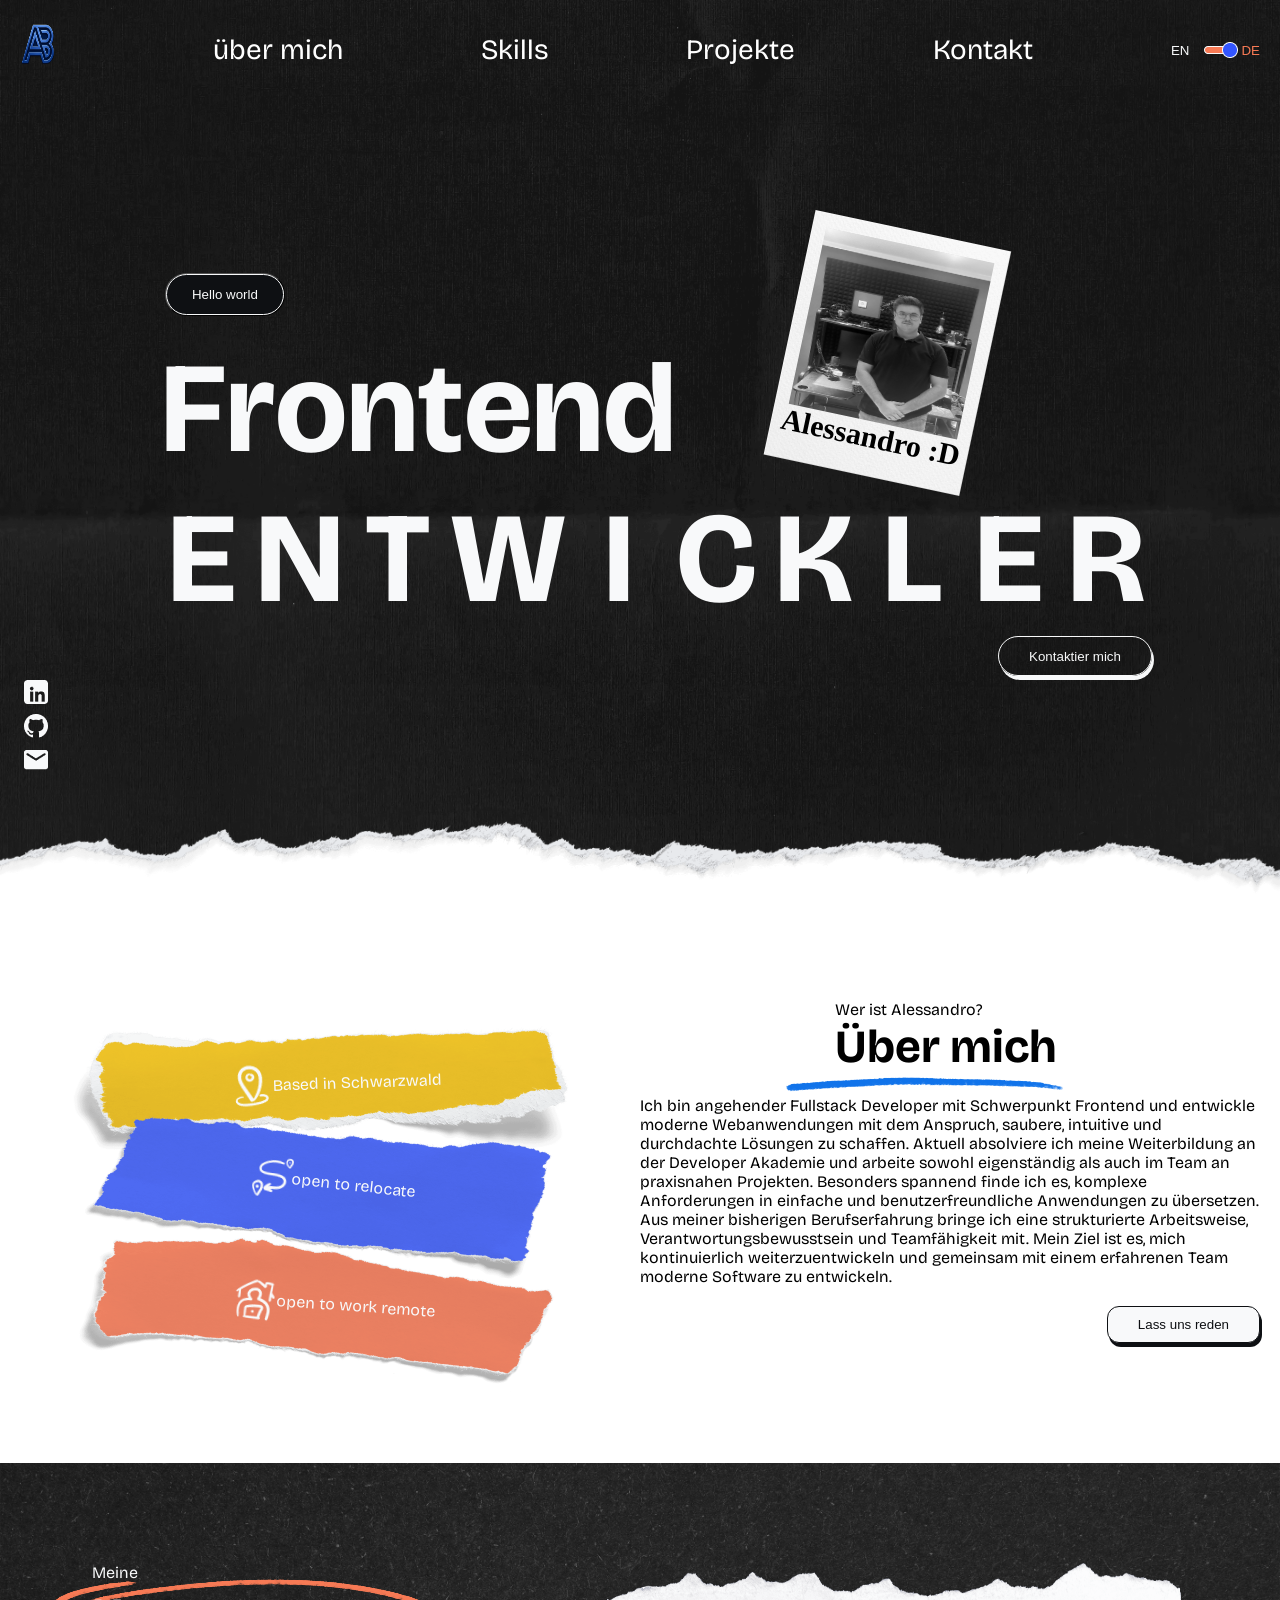
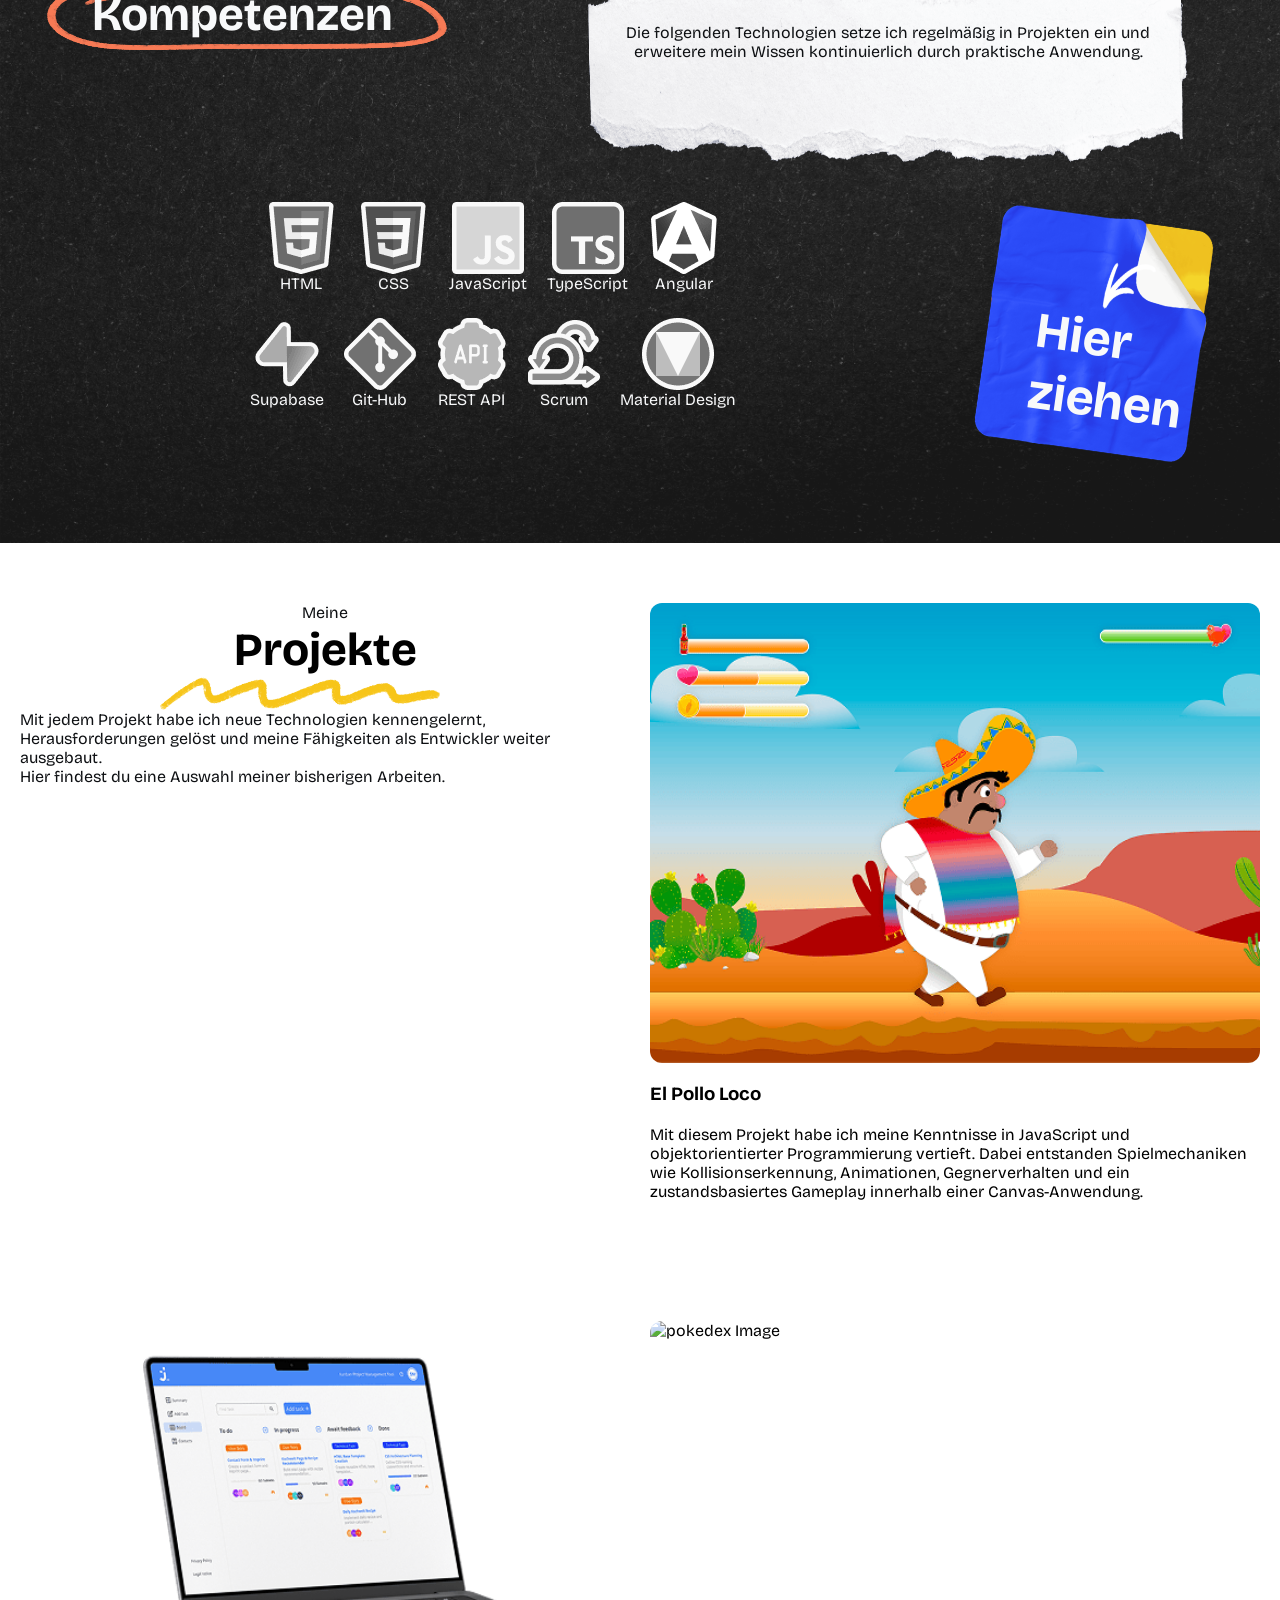
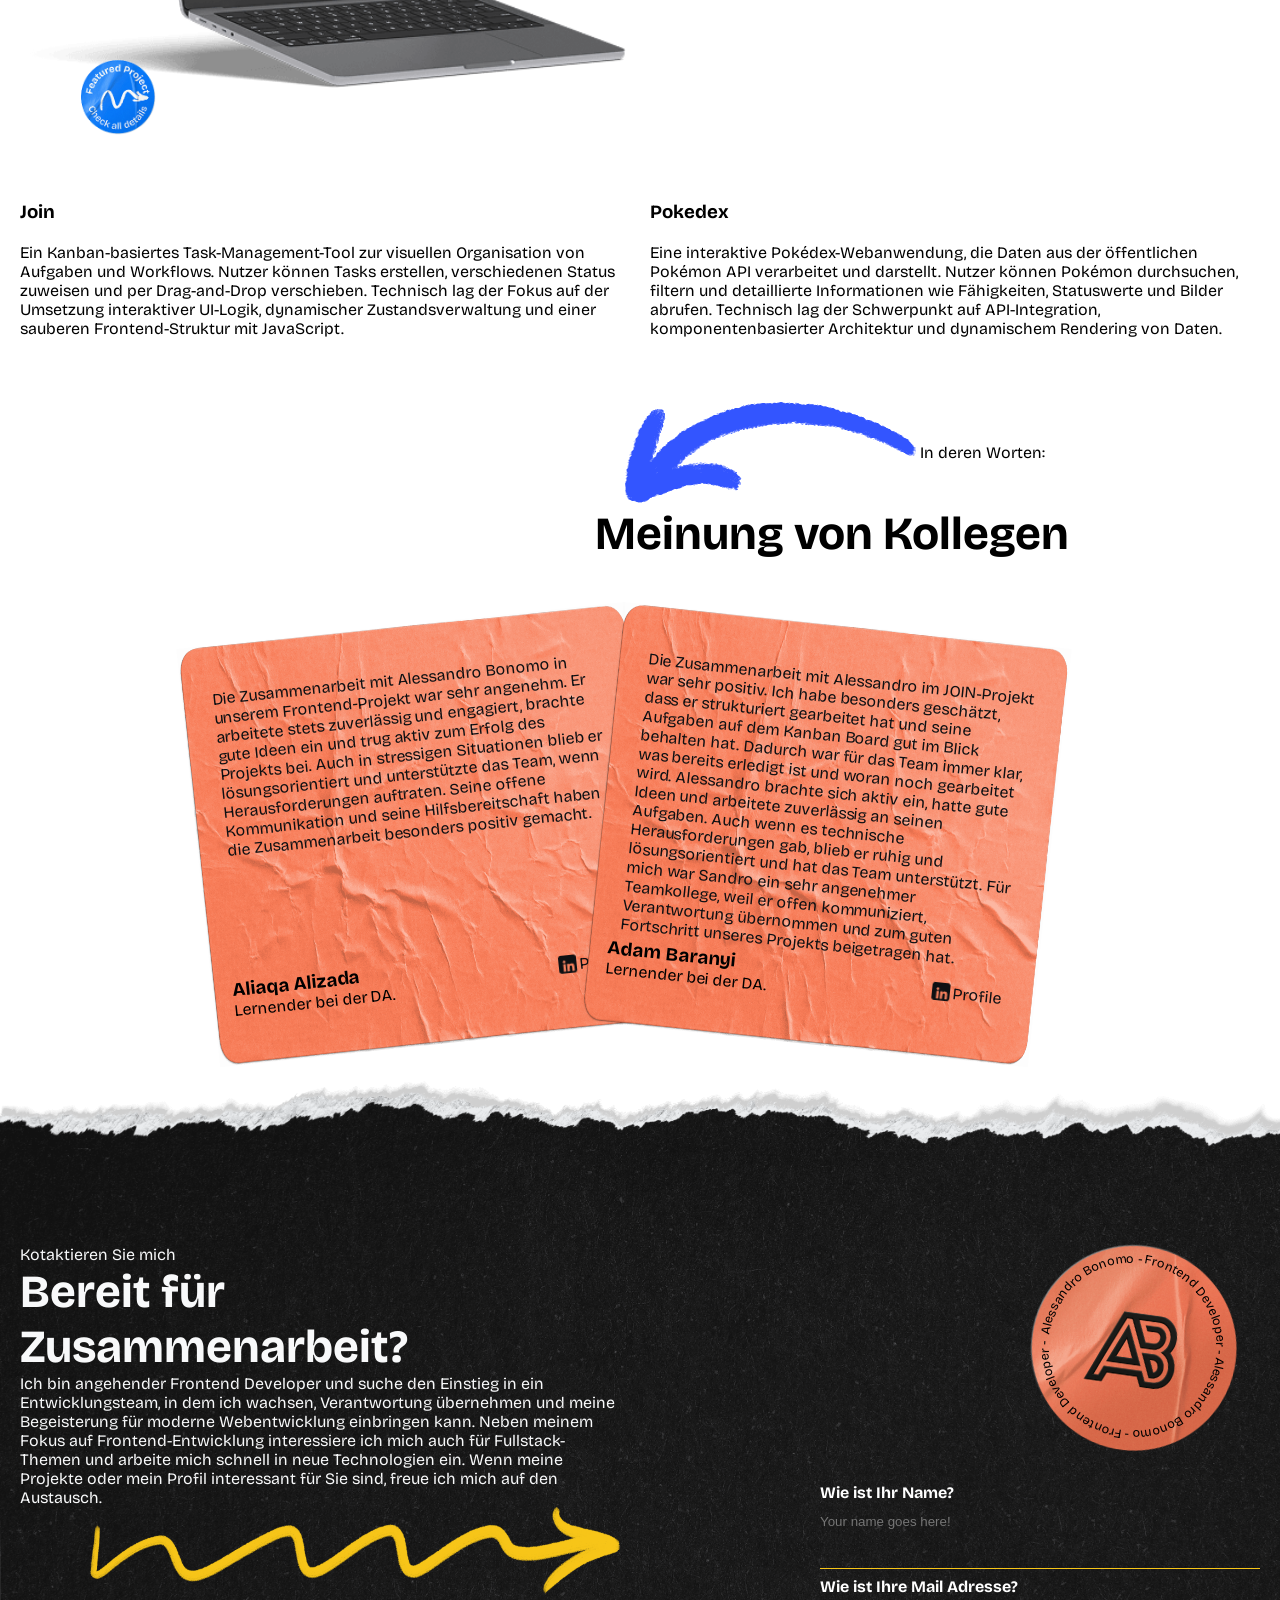
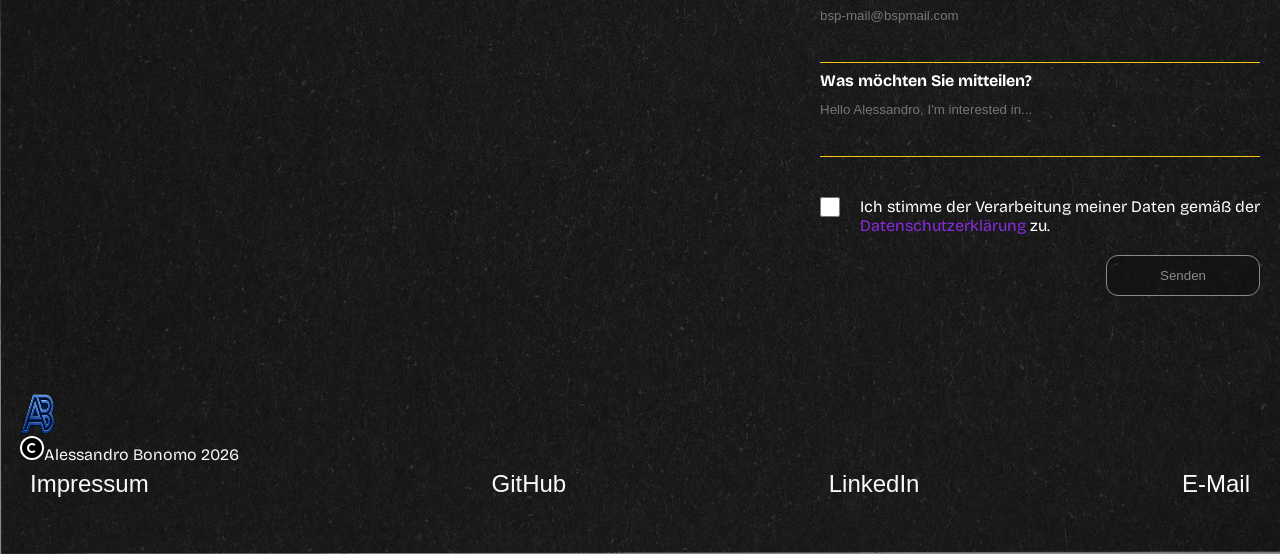
==== index.html @ 0ef15937 "feat: background greyed if mobile header menu is opend" ====
<!DOCTYPE html>
<html lang="en">
<head>
    <meta charset="UTF-8">
    <meta name="viewport" content="width=device-width, initial-scale=1.0">
    <title>Alessandro's Portfolio</title>
    <link rel="icon" type="image/x-icon" href="/Portfolio/assets/img/AB_Logo-black.png">

    <link rel="stylesheet" href="./style.css">
    <link rel="stylesheet" href="./css/colors.css">
    <link rel="stylesheet" href="./css/header-helper.css">
    <link rel="stylesheet" href="./css/hero-helper.css">
    <link rel="stylesheet" href="./css/about-me-helper.css">
    <link rel="stylesheet" href="./css/skill-helper.css">
    <link rel="stylesheet" href="./css/project-section-helper.css">
    <link rel="stylesheet" href="./css/colleagues-helper.css">
    <link rel="stylesheet" href="./css/form-helper.css">
    <link rel="stylesheet" href="./css/contact-form-helper.css">
    <link rel="stylesheet" href="./css/footer-helper.css">
    <link rel="stylesheet" href="./css/lang-helper.css">
    <link rel="stylesheet" href="./css/transitions-helper.css">
    <link rel="stylesheet" href="./css/media-querrys.css">

    <link rel="preconnect" href="https://fonts.googleapis.com">
    <link rel="preconnect" href="https://fonts.gstatic.com" crossorigin>
    <link href="https://fonts.googleapis.com/css2?family=Bricolage+Grotesque:opsz,wght@12..96,200..800&family=Kalam:wght@300;400;700&display=swap" rel="stylesheet">
    <script defer src="./script.js"></script>
    <script defer src="./js/lang.helper.js"></script>
    <script defer src="./js/toggle.mobile.helper.js"></script>
    
</head>
<body>
    <div id="menu-overlay"></div>
    <main id="heroSection">
        <div class="max-content">
            <header>
                <nav>
                    <a href="#heroSection"><img src="./assets/img/AB_Logo.png" alt="Logo" class="logoAB"></a>
                    <div>
                        <a href="#aboutMeSection">
                            <p class="lang-en">About me</p>
                            <p class="lang-de">über mich</p>
                        </a>
                        <img class="header-hover circle-hover" src="./assets/img/00_Hand-drawn lines/00_Header/Color option 1/1.png" alt="yellow circle">
                    </div>
                    
                    <div>
                        <a href="#skillSection">
                            <p class="lang-en">Skills</p>
                            <p class="lang-de">Skills</p>
                        </a>
                        <img class="header-hover skill-underline" src="./assets/img/00_Hand-drawn lines/00_Header/Color option 1/2.png" alt=" yellow-line">
                    </div>

                    <div>
                        <a href="#projectSection">
                            <p class="lang-en">Projects</p>
                            <p class="lang-de">Projekte</p>
                        </a>
                        <img class="header-hover" src="./assets/img/00_Hand-drawn lines/00_Header/Color option 1/4.png" alt="">

                    </div>

                    <div>
                        <a href="#contactSection">
                            <p class="lang-en">Contact</p>
                            <p class="lang-de">Kontakt</p>
                        </a>
                        <img class="header-hover" src="./assets/img/00_Hand-drawn lines/00_Header/Color option 1/3.png" alt="yellow line">                
                    </div>
                    
                    <div class="language-container">
                    <button id="langEnButton" class="lang-EN-btn">EN</button>
                    <img class="lang-frame-EN" src="./assets/img/00_Hand-drawn lines/00_Header/Color option 1/Toggle.png" alt="">
                    <div class="vector-container">
                        <img class="vector-bar" src="./assets/img/07_vectors/Vector-line.png" alt="bar">
                        <img class="vector-bubble" src="./assets/img/07_vectors/Vector-bubble.png" alt="bubble">
                    </div>
                    <button id="langDeButton" class="lang-DE-btn">DE</button>
                    <img class="lang-frame-DE" src="./assets/img/00_Hand-drawn lines/00_Header/Color option 1/Toggle.png" alt="">
                    </div>
                </nav>
            </header>

            <div class="logo-mobile-container">
                <a href="#heroSection"><img src="./assets/img/AB_Logo.png" alt="Logo" class="logoAB header-logo"></a>
                <button id="toggleMobileMenu"><img class="menu-image" src="./assets/img/04_social_icons/01_Menu.png" alt="mobile menu"></button>
            </div>

            <div class="mobile-header">
                <nav class="mobile-nav">
                    <div>
                        <a href="#aboutMeSection">
                            <p class="lang-en">About me</p>
                            <p class="lang-de">über mich</p>
                        </a>
                        <img class="mobile-hover ab-hover" src="./assets/img/00_Hand-drawn lines/00_Header/Color option 1/1.png" alt="yellow circle">
                    </div>
                    
                    <div>
                        <a href="#skillSection">
                            <p class="lang-en">Skills</p>
                            <p class="lang-de">Skills</p>
                        </a>
                        <img class="mobile-hover" src="./assets/img/00_Hand-drawn lines/00_Header/Color option 1/2.png" alt=" yellow-line">
                    </div>

                    <div>
                        <a href="#projectSection">
                            <p class="lang-en">Projects</p>
                            <p class="lang-de">Projekte</p>
                        </a>
                        <img class="mobile-hover" src="./assets/img/00_Hand-drawn lines/00_Header/Color option 1/4.png" alt="">

                    </div>

                    <div>
                        <a href="#contactSection">
                            <p class="lang-en">Contact</p>
                            <p class="lang-de">Kontakte</p>
                        </a>
                        <img class="mobile-hover" src="./assets/img/00_Hand-drawn lines/00_Header/Color option 1/3.png" alt="yellow line">                
                    </div>
                    
                    <div class="language-container">
                    <button class="lang-EN-btn">EN</button>
                    <img class="lang-frame-EN" src="./assets/img/00_Hand-drawn lines/00_Header/Color option 1/Toggle.png" alt="">
                    <div class="vector-container">
                        <img class="vector-bar" src="./assets/img/07_vectors/Vector-line.png" alt="bar">
                        <img class="vector-bubble" src="./assets/img/07_vectors/Vector-bubble.png" alt="bubble">
                    </div>
                    <button class="lang-DE-btn">DE</button>
                    <img class="lang-frame-DE" src="./assets/img/00_Hand-drawn lines/00_Header/Color option 1/Toggle.png" alt="">
                    </div>
                </nav>

                <div class="mobile-social-links-container">
                    <nav class="mobile-social-links">
                        <a  target="_blank" href="https://www.linkedin.com/in/alessandro-bonomo-87608436b/"><img src="./assets/img/04_social_icons/linkedIn.png" alt="linkedIn-icon"></a>
                        <a href="https://github.com/SandroTec?tab=overview&from=2026-05-01&to=2026-05-14"><img src="./assets/img/04_social_icons/Git hub.png" alt="github- icon"></a>
                        <a href="mailto:bonomo.sandro@gmx.de?subject=Anfrage%20zum%20Portfolio&body=Hallo%20Max,%20ich%20interessiere%20mich%20für..."><img src="./assets/img/04_social_icons/Mail icon.png" alt="Mail-icon"></a>
                    </nav>
                </div>
            </div>

            <div class="hero-information-container">
                <div class="img-and-text">
                    <div class="design-element">
                        <div class="btn-and-headline-container">
                            <div class="rolling-link-wave-icon">
                                <span id="iconContainer" class="icon waving-icon">
                                    <img id="wavingIcon" src="./assets/img/04_social_icons/waving_hand.png" alt="waving hand icon">
                                </span>
                                <button id="helloWorldBtn" class="hello-world-btn">
                                    <span class="btn-text">Hello world</span>
                                </button>
                            </div>
                            <h1 class="headline" id="interactive-headline">Frontend</h1>
                        </div>
                        <div class="polaroid-container">
                            <img class="polaroid-frame" src="./assets/img/03_Stickers/Polaroid Frame.png" alt="polaroid-img">
                            <img class="polaroid-image" id="profileImage" src="./assets/img/portfolio-profile-image.jpeg" alt="Personal-Image">
                            <h2 class="kalma-font">Alessandro :D</h2>
                        </div>
                    
                    </div>
                    <div class="second-desing-element">
                        <h1 class="headline lang-en" id="interactive-headline_second_part">DEVELOPER</h1>
                        <h1 class="headline lang-de" id="interactive-headline_second_part_de">ENTWICKLER</h1>
                        
                    </div>
                </div>
                <div class="contact-btn-container">
                    <button class="get-in-touch-btn"><a href="#contactSection">
                        <p class="lang-en">Get in Touch</p>
                        <p class="lang-de">Kontaktier mich</p>
                    </a></button>
                </div>
                <div class="mobile-polaroid-container">
                    <img class="mobile-polaroid-frame" src="./assets/img/03_Stickers/Polaroid Frame.png" alt="polaroid-img">
                    <img class="mobile-polaroid-image" src="./assets/img/portfolio-profile-image.jpeg" alt="Personal-Image">
                    <h2 class="mobile-kalma-font">Alessandro :D</h2>
                </div>
                

            </div>

            <div class="social-links-container">
                <nav class="social-links">
                    <a target="_blank" href="https://www.linkedin.com/in/alessandro-bonomo-87608436b/"><img src="./assets/img/04_social_icons/linkedIn.png" alt="linkedIn-icon"></a>
                    <a target="_blank" href="https://github.com/SandroTec?tab=overview&from=2026-05-01&to=2026-05-14"><img src="./assets/img/04_social_icons/Git hub.png" alt="github- icon"></a>
                    <a href="#contactSection"><img src="./assets/img/04_social_icons/Mail icon.png" alt="Mail-icon"></a>
                </nav>
            </div>
        </div>
    </main>

    <section id="aboutMeSection" class="about-me-section">
        <div class="max-content">
            <div class="locations-container">
                <div class="locations-left-side">
                    <div class="yellow-wrapper">
                        <img class="paper" src="./assets/img/02_Ripped Paper/Option 1/Yellow.png" alt="yellow ripped paper">
                        <p class="yellow-container container-position">
                            <img src="./assets/img/05_location_icons/18_Location Icons.png" alt="location icon">
                            Based in Schwarzwald
                        </p>
                    </div>

                    <div class="blue-wrapper">
                        <img class="paper" src="./assets/img/02_Ripped Paper/Option 1/2 Blue.png" alt=" blue ripped paper">
                        <p class="blue-container container-position">
                            <img src="./assets/img/05_location_icons/18_Location Icons (1).png" alt="location icon">
                            open to relocate
                        </p>
                    </div>

                    <div class="orange-wrapper">
                        <img class="paper" src="./assets/img/02_Ripped Paper/Option 1/3 Orange.png" alt="orange ripped paper">
                        <p class="orange-container container-position">
                            <img src="./assets/img/05_location_icons/18_Location Icons (2).png" alt="location icon">
                            open to work remote
                        </p>
                    </div>
                </div>

                <div class="about-me-text-container">
                    <div>
                        <p class="lang-en">WHO'S Alessandro?</p>
                        <p class="lang-de">Wer ist Alessandro?</p>
                        <h2 class="lang-en">About me</h2>
                        <h2 class="lang-de">Über mich</h2>
                        <img class="element-revealHideLeftToRight headline-underline" src="./assets/img/00_Hand-drawn lines/01_About me/Color option 1.png" alt="blue line">
                    </div>
                    <p class="lang-de"> 
                        Ich bin angehender Fullstack Developer mit Schwerpunkt Frontend und entwickle moderne Webanwendungen mit dem Anspruch, saubere, intuitive und durchdachte Lösungen zu schaffen.
                        Aktuell absolviere ich meine Weiterbildung an der Developer Akademie und arbeite sowohl eigenständig als auch im Team an praxisnahen Projekten. Besonders spannend finde ich es, komplexe Anforderungen in einfache und benutzerfreundliche Anwendungen zu übersetzen.
                        Aus meiner bisherigen Berufserfahrung bringe ich eine strukturierte Arbeitsweise, Verantwortungsbewusstsein und Teamfähigkeit mit. Mein Ziel ist es, mich kontinuierlich weiterzuentwickeln und gemeinsam mit einem erfahrenen Team moderne Software zu entwickeln.
                    </p>
                    <div>
                    <p class="lang-en">
                         I am an aspiring full-stack developer specialising in front-end development, and I develop modern web applications with a focus on creating clean, intuitive and well-thought-out solutions.
                        I am currently undertaking further training at the Developer Academy, where I work on practical projects both independently and as part of a team. I find it particularly exciting to translate complex requirements into simple and user-friendly applications.
                        From my professional experience to date, I bring a structured approach to my work, a strong sense of responsibility and the ability to work well in a team. My aim is to continuously develop my skills and to work alongside an experienced team to develop modern software.
                    </p>
                    </div>

                        <div class="talk-btn-container">
                            <button class="lang-en"><a href="#contactSection">Let's talk</a></button>
                            <button class="lang-de"><a href="#contactSection">Lass uns reden</a></button>
                        </div>
                    
                    
                </div>
            </div>
        </div>
    </section>

    <section id="skillSection" class="skill-section">
        <div class="max-content">
            <div class="skill-content">
                <div class="skill-header">
                    <div class="complete-headline-container">
                        <p class="lang-en">MY STACK</p>
                        <p class="lang-de">Meine</p>
                        <div class="headline-circle">
                            <h2 class="lang-en">Skill set</h2>
                            <h2 class="lang-de">Kompetenzen</h2>
                            <img class="circle-headline element-revealHideTopToBottom lang-en" src="./assets/img/00_Hand-drawn lines/02_Skills/Color option 1.png" alt="circle">
                            <img class="circle-headline-de element-revealHideTopToBottom lang-de" src="./assets/img/00_Hand-drawn lines/02_Skills/Color option 1.png" alt="circle">

                        </div>
                    </div>
                    <div class="skill-description-container">
                        <img class="skill-descriptionfield" src="./assets/img/02_Ripped Paper/1.Skills description.png" alt="Papel for skills description">
                        <p class="lang-de">
                            Die folgenden Technologien setze ich regelmäßig in Projekten ein und erweitere mein Wissen kontinuierlich durch praktische Anwendung.                        
                        </p>
                        <p class="lang-en">
                            I regularly use the following technologies in projects and am constantly expanding my knowledge through practical application.                        
                        </p>
                    </div>
                </div>
                <div class="skill-and-sticker-container">
                    <div class="skill-icons-container">
                        <div class="firstRow">
                            <div class="icon-and-name">
                                <img class="greyed skill-icon" src="./assets/img/06_skill_icons/21_Frontend Icons interaction.png" alt="HTML-Icon">
                                <p>HTML</p>
                            </div>
                            <div class="icon-and-name">
                                <img class="greyed skill-icon" src="./assets/img/06_skill_icons/21_Frontend Icons interaction (1).png" alt="CSS-Icon">
                                <p>CSS</p>
                            </div>
                            <div class="icon-and-name">
                                <img class="greyed skill-icon" src="./assets/img/06_skill_icons/21_Frontend Icons interaction (2).png" alt="JS-Icon">
                                <p>JavaScript</p>
                            </div>
                            <div class="icon-and-name">
                                <img class="greyed skill-icon" src="./assets/img/06_skill_icons/21_Frontend Icons interaction (3).png" alt="TypeScript-Icon">
                                <p>TypeScript</p>
                            </div>
                            <div class="icon-and-name">
                                <img class="greyed skill-icon" src="./assets/img/06_skill_icons/21_Frontend Icons interaction (4).png" alt="Angular-Icon">
                                <p>Angular</p>
                            </div>
                        </div>
                        <div class="secondRow">
                            <div class="icon-and-name">
                                <img class="greyed" src="./assets/img/06_skill_icons/21_Frontend Icons interaction (5).png" alt="Supabase-Icon">
                                <p>Supabase</p>
                            </div>
                            
                            <div class="icon-and-name">
                                <img class="greyed" src="./assets/img/06_skill_icons/21_Frontend Icons interaction (6).png" alt="Git-Icon">
                                <p>Git-Hub</p>
                            </div>
                            
                            <div class="icon-and-name">
                                <img class="greyed" src="./assets/img/06_skill_icons/21_Frontend Icons interaction (7).png" alt="REST-API">
                                <p>REST API</p>
                            </div>
                            
                            <div class="icon-and-name">
                                <img class="greyed" src="./assets/img/06_skill_icons/21_Frontend Icons interaction (8).png" alt="Scrum-Icon">
                                <p>Scrum</p>
                            </div>
                            
                            <div class="icon-and-name">
                                <img class="greyed" src="./assets/img/06_skill_icons/21_Frontend Icons interaction (9).png" alt="Material-Design-Icon">
                                <p>Material Design</p>
                            </div>
                            
                        </div>
                    </div>

                    <div class="sticker-container">
                        <img onclick="peelSticker()" id="skillSticker" class="skill-sticker" src="./assets/img/03_Stickers/01_Skills - Peel off/Default.png" alt="Sticker-Image">
                        <div id="appetizer" class="skill-sticker-content">
                            <img class="whit-arrow" src="./assets/img/03_Stickers/Arrow.png" alt="white arrow">
                            <h3 class="lang-en">Pull to <br> peel</h3>
                            <h3 class="lang-de">Hier <br> ziehen</h3>
                        </div>
                        <div id="futureSkills" class="skill-sticker-content-peeled d-none">
                            <p class="lang-de">Außerdem würde ich mich gerne näher mit folgenden Themen befassen:</p>
                            <p class="lang-en">Also, I'm interested in diving into:</p>
                            <div class="icon-container">
                                <div class="icon-desc">
                                    <img src="./assets/img/03_Stickers/01_Skills - Peel off/React.png" alt="React-icon">
                                    <span>React</span>
                                </div>
                                <div class="icon-desc">
                                    <img src="./assets/img/03_Stickers/01_Skills - Peel off/Vue Js.png" alt="Vue.js-icon">
                                    <span>Vue.js</span>
                                </div>
                            </div>
                        </div>
                    </div>
                </div>
            </div>
        </div>

    </section>

    <section id="projectSection" class="project-section">
        <div class="max-content">
            <div class="project-firstRow">
                <div class="info-container">
                    <p class="lang-en">MY CRAFT</p>
                    <p class="lang-de">Meine</p>
                    <h2 class="lang-en">Projects</h2>
                    <h2 class="lang-de">Projekte</h2>
                    <img class="element-revealHideLeftToRight headline-underline" src="./assets/img/00_Hand-drawn lines/03_Portfolio/Color option 1.png" alt="yellow line">
                    <p class="lang-de">
                        Mit jedem Projekt habe ich neue Technologien kennengelernt, Herausforderungen gelöst und meine Fähigkeiten als Entwickler weiter ausgebaut. <br>
                        Hier findest du eine Auswahl meiner bisherigen Arbeiten.
                    </p>

                    <p class="lang-en">
                        With every project, I’ve learnt about new technologies, overcome challenges and further developed my skills as a developer. <br>
                        Here you’ll find a selection of my work to date.
                    </p>
                </div>

                <div class="first-project">
                <div class="project-content">
                    <img class="project-images" src="./assets/img/08_project_images/Pollo.png" alt="Pollo Loco Image">
                    <button onclick="openFirstProject()" class="project-btn">Project Details</button>
                
                    </div>
                    <h3>El Pollo Loco</h3>
                    <p class="lang-de">
                        Mit diesem Projekt habe ich meine Kenntnisse in JavaScript und objektorientierter Programmierung vertieft. Dabei entstanden Spielmechaniken wie Kollisionserkennung, Animationen, Gegnerverhalten und ein zustandsbasiertes Gameplay innerhalb einer Canvas-Anwendung.
                    </p>

                    <p class="lang-en">
                       Through this project, I have deepened my knowledge of JavaScript and object-oriented programming. In the process, I developed game mechanics such as collision detection, animations, enemy behaviour and state-based gameplay within a Canvas application.
                    </p>

                    <button onclick="openFirstProject()" class="mobile-project-btn">Project Details</button>
                </div>
            </div>
            <div class="project-secondRow">
                <div class="second-project">
                    <div id="joinImage" class="join-images project-content" >
                        <img class="project-images join-image moving-image" src="./assets/img/08_project_images/join d.png" alt="Join Image">
                        <img class="join-sticker" src="./assets/img/08_project_images/join-sticcker.png" alt="sticker">
                        <button onclick="openSecondProject()" class="project-btn">Project Details</button>
                    </div>
                    <h3>Join</h3>
                    <p class="lang-de">
                        Ein Kanban-basiertes Task-Management-Tool zur visuellen Organisation von Aufgaben und Workflows. Nutzer können Tasks erstellen, verschiedenen Status zuweisen und per Drag-and-Drop verschieben. Technisch lag der Fokus auf der Umsetzung interaktiver UI-Logik, dynamischer Zustandsverwaltung und einer sauberen Frontend-Struktur mit JavaScript.
                    </p>

                    <p class="lang-en">
                        A Kanban-based task management tool for the visual organisation of tasks and workflows. Users can create tasks, assign them different statuses and move them using drag-and-drop. From a technical perspective, the focus was on implementing interactive UI logic, dynamic state management and a clean front-end structure using JavaScript.
                    </p>

                    <button onclick="openSecondProject()" class="mobile-project-btn">Project Details</button>
                </div>

                <div class="third-project">
                    <div class="project-content">
                        <img class="project-images" src="./assets/img/08_project_images/pokedex.png" alt="pokedex Image">
                        <button onclick="openThirdProject()" class="project-btn">Project Details</button>
                    </div>
                    <h3>Pokedex</h3>
                    <p class="lang-de">
                        Eine interaktive Pokédex-Webanwendung, die Daten aus der öffentlichen Pokémon API verarbeitet und darstellt. Nutzer können Pokémon durchsuchen, filtern und detaillierte Informationen wie Fähigkeiten, Statuswerte und Bilder abrufen. Technisch lag der Schwerpunkt auf API-Integration, komponentenbasierter Architektur und dynamischem Rendering von Daten.
                    </p>

                    <p class="lang-en">
                        An interactive Pokédex web application that processes and displays data from the public Pokémon API. Users can search for and filter Pokémon, and view detailed information such as abilities, stats and images. From a technical perspective, the focus was on API integration, component-based architecture and dynamic data rendering.
                    </p>

                    <button onclick="openThirdProject()" class="mobile-project-btn">Project Details</button>
                </div>
            </div>
        </div>
    </section>

    <section id="colleaguesSection" class="colleagues-section">
        <div class="max-content">
            <div class="colleagues-section-header">
                <div class="colleagues-design-element">
                    <img class="element right-to-left blue-arrow" src="./assets/img/00_Hand-drawn lines/04_Testimonials/Color option 1.png" alt="blue-arrow">
                    <p class="lang-en">IN THEIR WORDS:</p>
                    <p class="lang-de">In deren Worten:</p>
                </div>
                <h2 class="lang-en">Colleagues' Thoughts</h2>
                <h2 class="lang-de">Meinung von Kollegen</h2>
            </div>
            <div class="testimonial-container">
                <div class="sticker-one">
                    <img class="colleagues-sticker" src="./assets/img/03_Stickers/02_Testimonials/Color option 1/A.png" alt="Sticker">
                    <p class="sticker-comment lang-de">
                            Die Zusammenarbeit mit Alessandro Bonomo in unserem Frontend-Projekt war sehr angenehm. Er arbeitete stets zuverlässig und engagiert, brachte gute Ideen ein und trug aktiv zum Erfolg des Projekts bei. Auch in stressigen Situationen blieb er lösungsorientiert und unterstützte das Team, wenn Herausforderungen auftraten. Seine offene Kommunikation und seine Hilfsbereitschaft haben die Zusammenarbeit besonders positiv gemacht.
                    </p>
                        <p class="sticker-comment lang-en">
                            Working with Alessandro Bonomo on our front-end project was a very pleasant experience. He was consistently reliable and dedicated, contributed good ideas and played an active part in the project’s success. Even in stressful situations, he remained solution-oriented and supported the team whenever challenges arose. His open communication and willingness to help made working with him a particularly positive experience.
                        </p>
                    <div class="sticker-footer">
                        <div class="name-postion-container">
                            <h3>Aliaqa Alizada</h3>
                            <p class="lang-en">Student DA.</p>
                            <p class="lang-de">Lernender bei der DA.</p>
                        </div>
                        <a target="_blank" href="https://www.linkedin.com/feed/" class="profile-link"><img class="footerImage" src="./assets/img/03_Stickers/02_Testimonials/linkedIN-Icon-black.png" alt="linkedIN icon">Profile</a>
                    </div>
                </div>
                
                <div class="sticker-three">
                    <img class="colleagues-sticker" src="./assets/img/03_Stickers/02_Testimonials/Color option 1/A.png" alt="Sticker">
                    <p class="sticker-comment lang-de"> Die Zusammenarbeit mit Alessandro im JOIN-Projekt war sehr positiv. Ich habe besonders geschätzt, 
                                                dass er strukturiert gearbeitet hat und seine Aufgaben auf dem Kanban Board gut im Blick behalten hat. 
                                                Dadurch war für das Team immer klar, was bereits erledigt ist und woran noch gearbeitet wird.
                                                Alessandro brachte sich aktiv ein, hatte gute Ideen und arbeitete zuverlässig an seinen Aufgaben. 
                                                Auch wenn es technische Herausforderungen gab, blieb er ruhig und lösungsorientiert und hat das Team unterstützt.
                                                Für mich war Sandro ein sehr angenehmer Teamkollege, weil er offen kommuniziert, 
                                                Verantwortung übernommen und zum guten Fortschritt unseres Projekts beigetragen hat.
                    </p>
                    <p class="sticker-comment lang-en">Working with Alessandro on the JOIN project was a very positive experience. I particularly appreciated 
                                                the fact that he worked in a structured manner and kept a close eye on his tasks on the Kanban board. 
                                                This meant the team always had a clear picture of what had already been completed and what was still in progress.
                                                Alessandro played an active role, came up with good ideas and worked reliably on his tasks. 
                                                Even when technical challenges arose, he remained calm and solution-oriented, and supported the team.
                                                I found Sandro to be a very pleasant team member because he communicates openly, 
                                                takes responsibility and has contributed to the smooth progress of our project.

                    </p>
                    <div class="sticker-footer">
                        <div class="name-postion-container">
                            <h3>Adam Baranyi</h3>
                            <p class="lang-en">Student DA.</p>
                            <p class="lang-de">Lernender bei der DA.</p>
                        </div>
                        <a target="_blank" href="https://www.linkedin.com/feed/" class="profile-link"><img class="footerImage" src="./assets/img/03_Stickers/02_Testimonials/linkedIN-Icon-black.png" alt="linkedIN icon">Profile</a>
                    </div>
                </div>
            </div>
        </div>
    </section>

    <footer id="contactSection" class="contact-section">
        <div class="max-content">
            <div class="contact-context">
                <div class="left-side">
                    <p class="lang-en">CONTACT ME</p>
                    <p class="lang-de">Kotaktieren Sie mich</p>
                    <h2 class="lang-en">
                        Ready to work <br>
                        together?
                    </h2>
                    <h2 class="lang-de">Bereit für Zusammenarbeit?</h2>
                    <p class="lang-de">
                        Ich bin angehender Frontend Developer und suche den Einstieg in ein Entwicklungsteam, in dem ich wachsen, Verantwortung übernehmen und meine Begeisterung für moderne Webentwicklung einbringen kann.
                        Neben meinem Fokus auf Frontend-Entwicklung interessiere ich mich auch für Fullstack-Themen und arbeite mich schnell in neue Technologien ein.
                        Wenn meine Projekte oder mein Profil interessant für Sie sind, freue ich mich auf den Austausch.
                    </p>
                    <p class="lang-en">
                        I am an aspiring front-end developer looking to join a development team where I can grow, take on responsibility and contribute my enthusiasm for modern web development.
                        As well as my focus on front-end development, I am also interested in full-stack topics and am quick to get to grips with new technologies.
                        If you find my projects or my profile of interest, I look forward to hearing from you.
                    </p>
                    <img class="element-revealHideRightToLeft mar_right yellow-arrow" src="./assets/img/00_Hand-drawn lines/05_Contact/Color option 1.png" alt="yellow curved arrow">
                </div>

                <div class="right-side">
                    <div class="sticker-container">
                        <img class="round-sticker" src="./assets/img/03_Stickers/00_Round/01_Color option 1- Orange.png" alt="Orange round sticker">
                        
                        <img src="./assets/img/AB_Logo-black.png" class="logo-on-sticker" alt="Logo">
                        
                        <svg class="sticker-text" viewBox="0 0 100 100">
                            <path id="textBogen" d="M 50,50 m -40,0 a 40,40 0 1,1 80,0 a 40,40 0 1,1 -80,0" fill="none" />
                            <text><textPath href="#textBogen">Alessandro Bonomo - Frontend Developer - Alessandro Bonomo - Frontend Developer - </textPath></text>
                        </svg>
                    </div>

                    <form id="contactForm" novalidate> <div class="name-form">
                        <h4 class="lang-en">What's your name?</h4>
                        <h4 class="lang-de">Wie ist Ihr Name?</h4>
                        <input id="nameInput" name="name" type="text" placeholder="Your name goes here!" required>
                        <span class="error-msg" id="nameError"></span>
                    </div>
                    
                    <div class="mail-form">
                        <h4 class="lang-en">What's your email?</h4>
                        <h4 class="lang-de">Wie ist Ihre Mail Adresse?</h4>
                        <input id="mailInput" name="email" type="email" placeholder="bsp-mail@bspmail.com" required>
                        <span class="error-msg" id="mailError"></span>
                    </div>
                    
                    <div class="message-form">
                        <h4 class="lang-en">How can I help you?</h4>
                        <h4 class="lang-de">Was möchten Sie mitteilen?</h4>
                        <input id="messageInput" name="message" type="text" placeholder="Hello Alessandro, I'm interested in..." required>
                        <span class="error-msg" id="messageError"></span>
                    </div>

                    <div class="form-footer">
                        <div class="privacy-notice-container">
                            <input class="checkbox" type="checkbox" id="privacyCheck" required>
                            <label class="lang-de" for="privacyCheck">
                                Ich stimme der Verarbeitung meiner Daten gemäß der <br>
                                <a href="./html/privacy-policy.html">Datenschutzerklärung</a> zu.
                            </label>
                            <label class="lang-en" for="privacyCheck">I agree to the processing of my data in accordance with the <a href="./html/privacy-policy.html">privacy policy</a>.</label>
                            <span class="error-msg" id="privacyError"></span>
                        </div>
                        <div class="sub-container">
                            <img class="element-revealHideRightToLeft headline-underline mar_right yellow-arrow-mobile" src="./assets/img/00_Hand-drawn lines/05_Contact/Color option 1.png" alt="yellow curved arrow">
                            <button class="lang-en" disabled type="submit">Send</button>
                            <button class="lang-de" disabled type="submit">Senden</button>
                        </div>
                    </div>
                </form>
                <div id="formStatus"></div>
                </div>
            </div>
            <div class="mobile-footer contact-section-footer-links">
                <div class="mobile-logo-copyright-container">
                    <div class="footer-left-side">
                        <a href="./index.html#heroSection"><img class="logoAB mL-20px" src="./assets/img/AB_Logo.png" alt="Logo"></a>
                        <p><img class="icon-bg-color" src="./assets/img/04_social_icons/copyright_icon.png" alt="Copyright icon">Alessandro Bonomo 2026</p>
                    </div>
                
                    <div class="mobile-legal-notice">
                        <div>
                            <a class="rolling-link  legal-notice" href="./html/legal-notice.html"><span class="text">
                                <p class="lang-en">legal notice</p>
                                <p class="lang-de">Impressum</p>
                            </span></a>
                            <img class="footer-hover" src="./assets/img/00_Hand-drawn lines/00_Header/Color option 1/3.png" alt="yellow line">                
                        </div>
                    
                    </div>
                </div>
                    <div class="mobile-social-links">
                        <a target="_blank" class="background-color rolling-link" href="https://github.com/SandroTec">
                            <span class="icon"><img src="./assets/img/04_social_icons/Git hub.png" alt="GitHub-icon"></span>
                            <span class="text">GitHub</span>
                        </a>
                        <a target="_blank" class="background-color rolling-link" href="https://www.linkedin.com/in/alessandro-bonomo-87608436b/">
                             <span class="icon"> <img src="./assets/img/04_social_icons/linkedIn.png" alt="linked in icon"></span>
                            <span class="text">LinkedIn</span>
                        </a>
                        <a class="background-color rolling-link" href="mailto:bonomo.sandro@gmx.de">
                            <span class="icon"><img src="./assets/img/04_social_icons/Mail icon.png" alt="Email icon"></span>
                            <span class="text">E-Mail</span>
                        </a>
                    </div>
                </div>

            <div class="contact-section-footer contact-section-footer-links">
                    <div class="social-footer-links">
                        <div class="logo-copyright-container ">
                            <a href="./index.html#heroSection"><img class="logoAB mL-20px" src="./assets/img/AB_Logo.png" alt="Logo"></a>
                            <p><img class="icon-bg-color" src="./assets/img/04_social_icons/copyright_icon.png" alt="Copyright icon">Alessandro Bonomo 2026</p>
                        
                            <div>
                                <a class="rolling-link  legal-notice" href="./html/legal-notice.html"><span class="text">
                                    <p class="lang-en">legal notice</p>
                                    <p class="lang-de">Impressum</p>
                                </span></a>
                                <img class="footer-hover" src="./assets/img/00_Hand-drawn lines/00_Header/Color option 1/3.png" alt="yellow line">                
                            </div>
                        </div>
                       
                    
                
                        
                            <a target="_blank" class="background-color rolling-link" href="https://github.com/SandroTec">
                                <span class="icon"><img src="./assets/img/04_social_icons/Git hub.png" alt="GitHub-icon"></span>
                                <span class="text">GitHub</span>
                            </a>
                            <a target="_blank" class="background-color rolling-link" href="https://www.linkedin.com/in/alessandro-bonomo-87608436b/">
                                <span class="icon"> <img src="./assets/img/04_social_icons/linkedIn.png" alt="linked in icon"></span>
                                <span class="text">LinkedIn</span>
                            </a>
                            <a class="background-color rolling-link" href="mailto:bonomo.sandro@gmx.de">
                                <span class="icon"><img src="./assets/img/04_social_icons/Mail icon.png" alt="Email icon"></span>
                                <span class="text">E-Mail</span>
                            </a>

                        </div>
            </div>
            
        </div>
    </footer>
</body>
</html>
---- style.css ----
* {
    margin: 0;
    padding: 0;
    box-sizing: border-box;
    scroll-behavior: smooth;
}

*:before, *:after {
    box-sizing: inherit;
}

body {
    font-family: 'Bricolage Grotesque', sans-serif;
    overflow-wrap: break-word;
}



main {
    background-image: url('./assets/img/01_Background/Img-Original-Size/12\ Isolated\ Paper\ Rips\ copia.png');
    background-size: cover;
    background-repeat: repeat-x;
    height: 100vh;
    width: 100%;
    display: flex;
    flex-direction: column;
    align-items: center;
}

section {
    width: 100%;
    height: 100%;
}

.d-none {
    display: none;
}

.mL-20px {
    margin-left: -20px;
}
---- css/colors.css ----
:root {
    --prime-color-white: #F8F9FA;
    --prime-color-black: #0E1013;
    --highlight-color-yellow: #F7C518;
    --highlight-color-blue: #3355FF;
    --highlight-color-red: #F87A55;
}
---- css/header-helper.css ----
header {
    display: flex;
    align-items: center;
    justify-content: center;
    width: 100%;
}

.menu-image {
    width: 30px;
    height: 30px;
}

.mobile-header {
    display: none;
    opacity: 0;
    z-index: 16;
}
.header-logo {
    position: relative ;
    z-index: 20;
}

#menu-overlay {
    position: fixed;
    inset: 0;
    background: rgba(0, 0, 0, 0.45); 
    opacity: 0;
    visibility: hidden;
    transition: opacity 0.3s ease;
    z-index: 15;
}

#menu-overlay.active {
    opacity: 1;
    visibility: visible;
}

nav {
    display: flex;
    justify-content: space-between;
    align-items: center;
    width: 100%;
    height: 100px;
}

nav a {
    color: white;
    text-decoration: none;
    font-size: 28px;
    position: relative;
}

.black-links {
    color: black;
}

nav > div {
    position: relative;
    display: flex;
}

.header-hover {
    position: absolute;
    width: 170px;
    margin-top: -12px;
    margin-left: -25px;
    opacity: 0; 
    transition: opacity 0.2s ease; 
    pointer-events: none; 
}

.circle-hover {
    margin-left: -18px;
    margin-top: -14px;
}

.skill-underline {
    margin-top: -25px;
    margin-left: -40px;
    width: 150px;
}

nav div:hover .header-hover {
    opacity: 1;
}

.logoAB {
    width: 75px;
    height: 75px;
}



.language-container {
    display: flex;
    align-items: center;
    justify-content: center;
    padding-right: 20px;

}

.vector-container {
    display: flex;
    align-items: center;
    justify-content: center;
    margin: 5px;
    margin-left: 15px;
}

.language-container button {
    background-color: transparent;
    cursor: pointer;
    padding-block: 0;
    padding-inline: 0;
    border-width: 0;

}

.lang-EN-btn {
    color: rgb(248,122,85);
    position: relative;
}

.lang-DE-btn {
    color: white;
    position: relative;
}

.vector-bar {
    position: relative;
}

.vector-bubble {
    position: absolute;
    margin-left: -35px;
}

.lang-frame-EN {
    width: 35px;
    height: 35px;
    position: absolute;
    margin-left: -75px;
    margin-top: 1px;
    opacity: 0;
    transition: opacity 0.2s ease;
    pointer-events: none;
}

.lang-EN-btn:hover + .lang-frame-EN {
    opacity: 1;
}

.lang-frame-DE {
    width: 35px;
    height: 35px;
    position: absolute;
    margin-left: 78px;
    margin-top: 1px;
    opacity: 0;
    transition: opacity 0.2s ease;
    pointer-events: none;
}

.lang-DE-btn:hover + .lang-frame-DE {
    opacity: 1;
}

.logo-mobile-container {
    display: none;
}

.mobile-nav {
    display: flex;
    flex-direction: column;
    justify-content: space-evenly;
    height: 90%;
}

#toggleMobileMenu {
    background-color: black;
}
---- css/hero-helper.css ----
main .max-content {
    height: 100vh;
    justify-content: space-between;
}

.hero-information-container {
    width: 100%;
    height: auto;
    display: flex;
    flex-direction: column;
    margin-top: 10%

}

.img-and-text {
    width: 90%;
    height: 100%;
    display: flex;
    flex-direction: column;
    justify-content: space-evenly;
}

.mobile-polaroid-container {
    display: none;
}

.polaroid-frame {
    position: relative;
    width: 200px;
    height: 250px;
}

.mobile-polaroid-frame {
    position: relative;
    width: 200px;
    height: 250px;
}

.polaroid-image {
    position: absolute;
    margin-top: 15px;
    margin-left: -186px;
    color: var(--prime-color-white);
    width: 172px;
    height: 180px;

    filter: grayscale(100%);
    -webkit-filter: grayscale(100%);
    transform: scale(1);

    transition:
        filter 0.5s ease,
        -webkit-filter 0.5s ease,
        transform 0.5s ease;
}

.mobile-polaroid-image {
    position: absolute;
    color: var(--prime-color-white);
    width: 172px;
    height: 190px;
    margin-top: 12px;
}

.polaroid-image:hover {
    filter: grayscale(0%);
    -webkit-filter: grayscale(0%);
}

.kalma-font {
    font-family: 'kalma';
    position: absolute;
    font-size: 30px;
    margin-top: -60px;
    margin-left: 10px;
}

.mobile-kalma-font {
    font-family: 'kalma';
    position: absolute;
    font-size: 30px;
    margin-top: 205px;
}

.polaroid-container {
  transform: rotate(12deg); 
}

h1 {
    color: var(--prime-color-white);
    font-size: 128px;
}

.headline span {
  display: inline-flex;     
  justify-content: center;  
  min-width: 0.7em;         
  transition: color 0.2s ease-in-out; 

  
}

.headline {
    white-space: nowrap;
    display: flex;
    justify-content: center;
    gap: 8px;
}

#interactive-headline span {
    min-width: 2.4rem;
    margin: -4px;
}

.headline-hover {
  color: var(--highlight-color-yellow);
}

.design-element {
    display: flex;
    justify-content: center;
    align-items: flex-end;
    gap: 10%;
    width: 100%;
}

.btn-and-headline-container {
    display: flex;
    flex-direction: column;
}

.second-desing-element {
    display: flex;
    justify-content: flex-end;
    align-items: center;
}

.hello-world-btn {
    position: relative;
    width: 120px;
    border-radius: 100px;
    border-width: 1px;
    background: transparent;
    cursor: auto;
}

.hello-world-btn .btn-text {
    display: block;
    width: 100%;
    height: 100%;
    border-radius: 100px;
    border-width: 1px;
    padding-top: 12px;
    padding-right: 24px;
    padding-bottom: 12px;
    padding-left: 24px;
    box-sizing: border-box;
    background-color: var(--prime-color-black);
    color: var(--prime-color-white);
    border: 1px solid var(--prime-color-white);
    text-align: center;
    white-space: nowrap;
    transition: width 0.3s ease, background-color 0.3s ease;
    pointer-events: none; 
}

.hello-world-btn:hover .btn-text {
    width: 200px; 
    background-color: #3355FF; 
}

.hero-information-container button a {
    color: var(--prime-color-white);
    text-decoration: none;
}

.waving-icon {
    margin-top: -5px;
}

.contact-btn-container {
    width: 90%;
    display: flex;
    justify-content: flex-end;
}

.get-in-touch-btn {
    width: 154px;
    height: 40px;
    opacity: 1;
    border-radius: 100px;
    border-width: 1px;
    padding-top: 12px;
    padding-right: 24px;
    padding-bottom: 12px;
    padding-left: 24px;
    background: transparent;
    color: var(--prime-color-white);
    border: 1px solid var(--prime-color-white);
    cursor: pointer;
    box-shadow: 2px 4px 0px 0px var(--prime-color-white);
}

.get-in-touch-btn:hover, .get-in-touch-btn a:hover {
    background-color: var(--highlight-color-red);
    box-shadow: 0px 0px 0px 0px var(--prime-color-white);
}

.social-links-container {
    width: 100%;
    display: flex;
    justify-content: flex-start;
    align-items: flex-end;
    padding-bottom: 250px;
    pointer-events: none;
}
.social-links {
    display: flex;
    flex-direction: column;
    align-items: flex-start;
    width: 50px;
    padding-left: 20px;
    pointer-events: all;
}

.social-links a {
    display: inline-block;
    overflow: hidden;

    background-image: linear-gradient(
        to bottom,
        var(--highlight-color-blue),
        var(--highlight-color-blue)
    );
    background-repeat: no-repeat;
    background-position: top;
    background-size: 100% 0%;
    border-radius: 12px;

    transition: background-size 0.4s ease;
}

.social-links a:hover {
    background-size: 100% 100%;
}

.social-links a img {
    display: block;
}

.mobile-social-links {
    display: flex;
    padding-left: 72px;
    gap: 20px;
}

.mobile-social-links a {
    display: inline-block;
    overflow: hidden;

    background-image: linear-gradient(
        to bottom,
        var(--highlight-color-blue),
        var(--highlight-color-blue)
    );
    background-repeat: no-repeat;
    background-position: top;
    background-size: 100% 0%;
    border-radius: 12px;

    transition: background-size 0.4s ease;
}

.mobile-social-links a:hover {
    background-size: 100% 100%;
}

.mobile-social-links a img {
    display: block;
}

#aboutMeSection button a {
    text-decoration: none;
    color: var(--prime-color-black);
}

@media (max-width: 950px) {
    #heroSection {
        max-height: min-content;
    }

    #interactive-headline span {
        margin: -4px;
    }

    .headline {
        gap: 2px;
        justify-content: center;
    }

    .design-element {
        margin-top: 80px;
        width: 80%;
    }

    .second-desing-element {
        width: 100%;
        justify-content: center;
        padding: 0 20px;
    }

    .hero-information-container {
        margin-top: 0;
        height: 100%;
        justify-content: space-evenly;
    }

    .btn-and-headline-container {
        gap: 60px;
        width: 100%;
        padding: 0 20px;
    }
}

@media (max-width: 450px) {
    .btn-and-headline-container {
        gap: 0;
    }

    .hero-information-container {
        gap: 10px;
    }

    .headline {
        justify-content: flex-start;
    }

    .design-element {
        width: 100%;
    }

    .second-desing-element {
        justify-content: flex-start;
    }

}
---- css/about-me-helper.css ----
.about-me-section {
    height: auto;   
    padding: 100px 0;
    display: flex;
    flex-direction: column;
    justify-content: center;
    align-items: center;
}

.locations-container {
    display: flex;
    height: 100%;
}

.locations-left-side {
    width: 50%;
    display: flex;
    flex-direction: column;
    justify-content: center;
}

.locations-left-side img {
    max-width: 500px;
    margin-left: 70px;
}

.container-position {
    position: absolute;
    margin-left: 150px;
    margin-top: -100px;
}

.yellow-wrapper {
    position: relative;
    height: 100px;
    transform: rotate(-2deg);
}

.yellow-container {
    position: absolute;
    width: 300px;
    color: var(--prime-color-white);
    display: flex;
    align-items: center;
    justify-content: center;
}

.blue-wrapper {
    position: relative;
    height: 100px;
    transform: rotate(6deg);
}

.blue-container {
    position: absolute;
    width: 300px;
    color: var(--prime-color-white);
    display: flex;
    align-items: center;
    justify-content: center;
}

.orange-wrapper {
    position: relative;
    height: 100px;
    margin-top: 20px;
    transform: rotate(4deg);

}

.orange-container {
    position: absolute;
    width: 300px;
    color: var(--prime-color-white);
    display: flex;
    align-items: center;
    justify-content: center;
}

h2 {
    font-size: 46px;
}

.headline-underline {
    width: 280px;
    margin-left: -50px;
}

.about-me-text-container {
    width: 50%;
    display: flex;
    flex-direction: column;
    justify-content: center;
    align-items: center;
    text-align: left;
    gap: 10%;
    padding-right: 20px;

}

.about-me-text-container button {
    width: fit-content;
    padding: 10px;
    border-radius: 12px;
    cursor: pointer;
    background-color: var(--prime-color-white);
    color: var(--prime-color-black);
    border: 1px, solid, var(--prime-color-black);
}

.talk-btn-container {
    width: 100%;
    display: flex;
    justify-content: flex-end;
    padding: 20px 0;
}

.talk-btn-container button {
    box-shadow: 2px 4px 0px 0px var(--prime-color-black);
}

.talk-btn-container button:hover {
    background-color: var(--highlight-color-red);
    box-shadow: 0px 0px 0px 0px var(--prime-color-black);
    
}

.talk-btn-container button a {
    padding: 12px 20px;
}


@media (max-width: 950px) {
    .locations-left-side {
        width: 100%;
        align-items: center;
    }
}
---- css/skill-helper.css ----
.skill-section {
    background-image: url(../assets/img/01_Background/Img-Original-Size/Skills\ BG.png);
    background-size: contain;
    background-size: cover;
    background-position: center;
    background-repeat: repeat-x;
    height: auto;
    padding: 100px 0;
    display: flex;
    flex-direction: column;
    justify-content: center;
    align-items: center;
}

.skill-section h2 {
    color: var(--prime-color-white);
    position: relative;
    z-index: 1;
}

.circle-headline {
    width: 220px;
    height: 70px;
    position: absolute;
    margin-top: -65px;
    margin-left: -25px;
}

.circle-headline-de {
    width: 400px;
    height: 75px;
    position: absolute;
    margin-top: -65px;
    margin-left: -45px;
}

.skill-section p {
    color: var(--prime-color-white);
    margin-bottom: 5px;
}

.skill-description-container {
    position: relative;
    text-align: center;
    display: flex;
    justify-content: center;
}

.skill-descriptionfield {
    max-width: 600px;
    height: 200px;
}

.skill-description-container p {
    position: absolute;
    z-index: 1;
    color: var(--prime-color-black);
    margin-top: 60px;
    width: 95%;
}

.skill-content {
    display: flex;
    flex-direction: column;
    justify-content: center;
    align-items: center;
    width: 100%;
}

.skill-icon {
    width: 72px;
    height: 72px;
}

.greyed {
    filter: grayscale(100%);
    -webkit-filter: grayscale(100%);
    transform: scale(1);

    transition:
        filter 0.5s ease,
        -webkit-filter 0.5s ease,
        transform 0.5s ease;
}

.greyed:hover {
    filter: grayscale(0%);
    -webkit-filter: grayscale(0%);
    transform: scale(0.8);
}

.icon-and-name {
    display: flex;
    flex-direction: column;
    align-items: center;
    text-align: center;
}

.skill-header {
    width: 100%;
    display: flex;
    justify-content: space-evenly;
    gap: 10%;
    padding: 0 20px;
}

.skill-icons-container {
    padding-bottom: 20px;
}

.firstRow {
    display: flex;
    justify-content: center;
    gap: 20px;
}

.secondRow {
    display: flex;
    justify-content: center;
    gap: 20px;
    margin-top: 20px;
}

.skill-and-sticker-container {
    display: flex;
    justify-content: flex-end;
    align-items: center;
    width: 90%;
    gap: 20%;
    margin-top: 30px;
    
}

.sticker-container {
    transform: rotate(8deg);
}

.skill-sticker-content {
    width: 200px;
    position: absolute;
    margin-top: -200px;
    margin-left: 40px;
    pointer-events: none;
    display: flex;
    flex-direction: column;
    justify-content: center;
    align-items: center;
}

.skill-sticker-content-peeled {
    width: 200px;
    position: absolute;
    margin-top: -180px;
    padding: 0 20px;
    pointer-events: none;
    display: flex;
    flex-direction: column;
    align-items: center;
    justify-content: center;
}

.icon-container {
    display: flex;
    gap: 30px;
}

.icon-desc {
    display: flex;
    flex-direction: column;
    align-items: center;
}

.icon-desc span {
    color: var(--prime-color-white);
}

.skill-sticker {
    width: 240px;
    height: 240px;
    cursor: pointer;
    padding-right: 20px;
}

.skill-sticker-content h3 {
    color: var(--prime-color-white);
    font-size: 50px;
    padding-right: 20px;
}

.whit-arrow {
    width: 50px;
    height: 50px;
}

.info-container {
    width: 50%;
    height: 50%;

    display: flex;
    flex-direction: column;
    justify-content: center;
    align-items: center;
}

.info-container p {
    color: var(--prime-color-black);
}

.d-none {
    display: none;
}

@media (max-width: 1150px) {
    .skill-header {
        display: flex;
        flex-direction: column !important;
        align-items: center;
    }

    .complete-headline-container {
        width: 100%;
        display: flex;
        flex-direction: column;
        align-items: flex-end;
        padding-right: 70px;
    }

    
    .skill-and-sticker-container {
        display: flex;
        flex-direction: column !important;
        align-items: center;
    }

    .skill-descriptionfield {
        margin-top: 40px;
        max-width: 430px;
        height: 180px;
    }

    .skill-description-container p {
        margin-top: 100px;
        width: 90%;
    }

    .headline-circle {
        width: 100%;
        display: flex;
        flex-direction: column;
        align-items: flex-end;
        justify-content: center;
        margin-bottom: -40px;
    }

    .circle-headline {
        margin-top: 0;
        height: 50px;
        margin-right: -40px;
    }

    .headline-circle h2, .headline-circle p {
        margin-left: -160px;
    }
}

@media (max-width: 450px) {
    .headline-circle {
        right: 0;
    }

    .complete-headline-container {
        padding-right: 20px;
    }

    .skill-descriptionfield {
        margin-top: 50px;
        width: 280px;
        height: 200px;
    }

    .circle-headline {
        margin: 0;
        height: 60px;
        width: 170px;
        margin-right: -15px;
    }

    .circle-headline-de {
        margin: 0;
        height: 60px;
        width: 270px;
        margin-right: -15px;
    }
}
---- css/project-section-helper.css ----
.project-section {
    display: flex;
    flex-direction: column;
    align-items: center;
    padding-bottom: 0 !important;
}

.project-section .max-content {
    align-items: stretch !important;
}

.project-section h3 {
    padding: 20px 0;
}

.project-images {
    border-radius: 12px;
    width: 100%;
    height: 460px;
}


.project-firstRow {
    display: flex;
    height: 50%;
    padding: 60px 20px;
    gap: 20px;
    justify-content: space-between;
}
.first-project {
    height: 100%;
    width: 50%;
    display: flex;
    flex-direction: column;

}

.join-images img {
    border-radius: 16px;
}

.join-sticker {
        width: 75px !important;
        height: 75px !important;
    }


.second-project {
    height: 100%;
    width: 50%;
    display: flex;
    flex-direction: column;
}

.join-images {
    display: flex;
    justify-content: flex-start;
    position: relative;
    
}

.join-sticker {
    position: absolute;
    bottom: 10%;
    left: 10%;
    z-index: 2;
}

.third-project {
    height: 100%;
    width: 50%;
    display: flex;
    flex-direction: column;
}


.project-secondRow {
    display: flex;
    height: 50%;
    padding: 60px 20px;
    gap: 20px;
    justify-content: space-between;
}


.project-content {
    position: relative;
    display: inline-block; 
    overflow: hidden;    
}

.project-images {
    transition: transform 0.2s ease-in-out, filter 0.2s ease-in-out;
    display: block;
}

.project-btn {
    position: absolute;
    opacity: 0;
    width: 172px;
    height: 40px;
    border-radius: 100px;
    border-width: 1px;
    border-color: var(--prime-color-white);
    box-shadow: 2px 4px 0px 0px var(--prime-color-white);
    z-index: 10;
    color: var(--prime-color-white);
    background-color: transparent;
    top: 80%;
    left: 70%;
    transform: translate(-50%, -50%);
    transition: opacity 0.3s ease, background-color 0.2s ease, box-shadow 0.2s ease; 
    cursor: pointer;
}

.mobile-project-btn {
    display: none;
    justify-content: center;
    align-items: center;
    width: 172px;
    height: 40px;
    border-radius: 100px;
    border-width: 1px;
    border-color: var(--prime-color-black);
    box-shadow: 2px 4px 0px 0px var(--prime-color-black);
    z-index: 8;
    background-color: transparent;
    color: var(--prime-color-black);
    cursor: pointer;
    transform: translate(-50%, -50%);
    margin: 46px 0;
}


.project-content:hover .project-images,
.project-images:hover {
    transform: scale(0.95);
    pointer-events: none;
}

.project-content:hover .project-btn {
    opacity: 1;
}

.project-content:hover::after {
    opacity: 1;
    transform: scale(0.95);
}

.project-content::after {
    content: "";
    position: absolute;
    top: 0;
    left: 0;
    width: 100%;
    height: 100%;
    background: linear-gradient(180deg, rgba(11, 12, 14, 0.048) 50%, #0c0d0f 100%);
    border-radius: 12px; 
    opacity: 0; 
    pointer-events: none;
    transition: transform 0.2s ease-in-out, opacity 0.2s ease-in-out;
}

.project-btn:hover, .mobile-project-btn:hover {
    box-shadow: 0px 0px 0px 0px var(--prime-color-white);
    background-color: var(--highlight-color-red);
}

.project-btn:hover ~ .project-images {
    transform: scale(0.95);
    filter: brightness(0.6);
}


@media (max-width: 950px) {
    .project-firstRow, .project-secondRow {
        flex-direction: column;
        height: auto;
    }

    .first-project, .second-project, .third-project, .info-container {
        width: 100% !important;
    }

    .project-btn {
        display: none;
    }

    .mobile-project-btn {
        display: flex;
    }
    
}
---- css/colleagues-helper.css ----
.colleagues-section {
    display: flex;
    flex-direction: column;
    align-items: center;
    height: auto;
    padding: 0 0 150px 0;
}

.colleagues-section-header {
    display: flex;
    flex-direction: column;
    align-items: center;
    justify-content: center;
    padding-left: 30%;
}

.colleagues-section-header h2 {
    padding: 0 20px;
}

.colleagues-design-element {
    display: flex;
    justify-content: center;
    align-items: center;
}

.testimonial-container {
    display: flex;
    justify-content: center;
    width: 100%;
    margin-top: 5%;
}

.sticker-one, .sticker-two, .sticker-three {
    width: 450px;
    height: 300px;
    position: relative;
}

.sticker-one {
    position: relative;
    margin-left: -35%;
    transform: rotate(-6deg); 
}

.sticker-two {
    position: absolute;
}

.sticker-three {
    position: absolute;
    margin-left: 30%;
    transform: rotate(6deg); 
}


.colleagues-sticker {
    width: 450px;
    height: 420px;
    position: relative;
    z-index: 1; 
}

.sticker-comment {
    position: relative;
    z-index: 4; 
    width: 100%;
    height: 90%;
    margin-top: -410px; 
    padding: 30px;
    pointer-events: none;
    color: var(--prime-color-black);
}

.sticker-one:hover, 
.sticker-two:hover, 
.sticker-three:hover {
    z-index: 500; 
}

.sticker-one:hover::after,
.sticker-two:hover::after,
.sticker-three:hover::after {
    content: "";
    position: absolute;
    top: 0;
    left: 0;
    width: 450px;
    height: 400px;
    z-index: 1;
    
    background-image: url("./assets/img/03_Stickers/02_Testimonials/Color option 1/Hover.png");
    background-position: center;
    background-size: contain;
    background-size: cover;
    background-repeat: no-repeat;
    
    pointer-events: none; 
}

.sticker-footer {
    display: flex;
    align-items: center;
    justify-content: space-between;
    position: absolute;
    height: 20px;
    width: 90%;
    margin-left: 20px;
    margin-top: 60px;
    z-index: 1;
}

.sticker-footer a {
    display: flex;
    align-items: center;
    text-decoration: none;
    color: var(--prime-color-black);
    padding: 8px;
    z-index: 1000;
}

.sticker-one:hover, 
.sticker-two:hover, 
.sticker-three:hover,
.sticker-footer:hover {
    color: var(--prime-color-white);
}

.sticker-footer a:hover {
    z-index: 1001;
    color: var(--prime-color-white);
}

.sticker-footer a:hover::after {
    z-index: 1;
    color: var(--prime-color-black);
}

.profile-link-container {
    display: flex;
}

.profile-link{
    cursor: pointer;
}

@media (max-width: 1150px) {
    #colleaguesSection .max-content .testimonial-container {
        height: auto;
        display: flex;
        flex-direction: column !important;
        align-items: center;
        margin-top: -70px;
    }

    .colleagues-sticker {
        display: flex;
        flex-direction: column;
        justify-content: space-between;
    }

    .sticker-one, .sticker-two, .sticker-three {
        position: relative;
        margin-left: 0;
        transform: rotate(0deg);
    }

    .sticker-one {
        margin-top: 150px;
        transform: rotate(1.5deg);

    }

    .sticker-two {
        margin-top: -100px;
        transform: rotate(-2deg);
    }

    .sticker-three {
        margin-top: -100px;
        transform: rotate(-1.5deg);
    }
}


@media (max-width: 950px) {
    .colleagues-section {
        padding: 0 0 400px 0;
    }

    .blue-arrow {
        width: 150px;
    }

    .colleagues-sticker {
        max-width: 280px;
        height: 740px;
        padding: 0 10px;
    }

    .sticker-one, .sticker-two, .sticker-three {
        max-width: 280px;
    }

    .sticker-one:hover::after,
    .sticker-two:hover::after,
    .sticker-three:hover::after {
        width: 100%;
        height: 100%;
    }

    .sticker-one {
        margin-top: 150px;
    }

    .sticker-two {
        margin-top: -200px;
    }

    .sticker-three {
        margin-top: 50px;
    }

    .sticker-comment {
        height: 500px;
        margin-top: -730px;
    }

    .sticker-footer {
        width: 80%;
        margin-top: 150px;
        margin-left: 20px;
    }

}
---- css/form-helper.css ----
.name-form,
.mail-form,
.message-form,
.privacy-notice-container {
    position: relative; 
}

.message-form {
    display: flex;
    flex-direction: column;
}



input {
    height: 94px;
    width: 100%;
    background-color: transparent !important; 
    background: transparent !important;
    border: 1px solid var(--highlight-color-yellow);
    border-width: 0 0 1px 0;
    box-sizing: border-box; 
    transition: border 0.2s ease; 
    color: var(--prime-color-white);   
}

input:focus, 
input:active,
input:hover {
    background-color: transparent !important;
    background: transparent !important;
}

input:-webkit-autofill,
input:-webkit-autofill:hover, 
input:-webkit-autofill:focus, 
input:-webkit-autofill:active {
    -webkit-box-shadow: 0 0 0 1000px transparent inset !important; 
    -webkit-text-fill-color: var(--prime-color-white) !important;
    transition: background-color 5000s ease-in-out 0s;
}

form input:hover {
    border-width: 1px 0 1px 0; 
    border-color: var(--highlight-color-blue);
    cursor: pointer;
}

form h4 {
    position: absolute;
    margin-top: 8px;
    padding: 0px;
}

form .name-form h4:hover,
form .mail-form h4:hover,
form .message-form h4:hover {
    color: var(--highlight-color-red);
}

.checkbox {
    width: 20px !important;
    height: 20px;
    padding: 10px !important;
    
}

.error-msg {
    position: absolute;   
    left: 0;
    bottom: 0px;        
    color: #ff4d4d;
    font-size: 0.75rem;
    min-height: 18px; 
    white-space: nowrap;  
}

.privacy-notice-container .error-msg {
    bottom: -20px;       
}

.privacy-notice-container a {
    color: blueviolet;
    text-decoration: none;
}

.privacy-notice-container a:hover {
    color: var(--highlight-color-yellow);
    
}

.form-footer {
    display: flex;
    flex-direction: column;
}

.sub-container {
    display: flex;
    justify-content: flex-end;
}

.form-footer button {
    width: 154px;
    padding: 12px 24px;
    border-radius: 12px;
    cursor: pointer;
    background: var(--prime-color-black);
    color: var(--prime-color-white);
    border: 1px solid var(--prime-color-white);
    margin-top: 20px;
    box-shadow: 2px 4px 0px 0px var(--prime-color-white);
}

.form-footer button:disabled {
    opacity: 0.5;
    cursor: not-allowed; 
    box-shadow: none;   
    transform: none;    
}

.form-footer button:hover:not(:disabled) {
    background-color: var(--highlight-color-red);
    box-shadow: 0px 0px 0px 0px var(--prime-color-white);
}


@media (max-width: 950px) {
    
    form h4 {
        position: absolute;
        margin-top: 4px;
        padding: 0px;
    }
}
---- css/contact-form-helper.css ----
.contact-section {
    height: max-content;
    background-image: url(../assets/img/01_Background/Img-Original-Size/Footer.png);
    background-size: contain;
    background-size: cover;
    padding-bottom: 50px;
    width: 100%;
    display: flex;
    flex-direction: column;
    align-items: center;
}

.contact-context {
    width: 100%;
    display: flex;
    padding-top: 150px;
}

.left-side {
    width: 50%;
    color: var(--prime-color-white);
    display: flex;
    flex-direction: column;
    padding: 20px 20px;
}

.mar_right {
    padding-left: 70px;
}

.right-side {
    width: 50%;
    color: white;
    display: flex;
    flex-direction: column;
    align-items: flex-end;
    padding: 0 20px;
}

.sticker-container {
    position: relative;
    width: 250px;  
    height: 250px;
    padding: 20px;
}

.round-sticker {
    width: 100%;
    height: 100%;
}

.logo-on-sticker {
    position: absolute;
    top: 50%;
    left: 50%;
    transform: translate(-50%, -50%);
    width: 40%; 
}

.sticker-text {
    position: absolute;
    top: 0;
    left: 0;
    width: 100%;
    height: 100%;
    margin: 0;
    font-size: 6px;
    color: #000;
    offset-path: border-box; 
    transform: translate(122px, 122px);
    padding: 20px;
}

#formStatus {
    padding: 20px 0;
}

.yellow-arrow-mobile {
    display: none;
}

@media (max-width: 950px) {
    .right-side form {
        width: 100% !important;
        align-items: center !important;
    }

    input {
        width: 100% !important;
        padding: 54px 20px 34px 20px !important

    }
}
---- css/footer-helper.css ----
.contact-section-footer-links {
    width: 100%;
    display: flex;
    flex-direction: column;
    justify-content: space-evenly;
    align-items: center;
    margin-top: 10%;
    gap: 40px;
}

.contact-section-footer-links a {
    text-decoration: none;
    color: var(--prime-color-white);
    width: fit-content;
    height: 40px;
    opacity: 1;
    gap: 10px;
    padding-top: 12px;
    padding-bottom: 12px;
    border-radius: 100px;
    display: flex;
    justify-content: flex-start;
    align-items: center;
}

.footer-left-side {
    margin-top: -100px;
}

.footer-hover {
    position: absolute;
    width: 150px;
    margin-top: -50px;
    opacity: 0; 
    transition: opacity 0.2s ease; 
    pointer-events: none; 
}

.legal-notice:hover + .footer-hover {
    opacity: 1;
}

.mobile-legal-notice:hover + .footer-hover {
    opacity: 1;
}

.background-color:hover {
    background-color: var(--highlight-color-blue);
}

.mobile-footer {
    display: none;
    flex-direction: column;
    align-items: center;
    width: 100%;
}

.mobile-social-links {
    display: flex;
    justify-content: space-evenly;
}

.mobile-legal-notice {
    display: flex;
    justify-content: flex-end;
    margin-right: 20px;
    width: 100%;
}

.logo-copyright-container {
    color: var(--prime-color-white);
    display: flex;
    flex-direction: column;
    justify-content: flex-end;
    align-items: flex-start;
    margin-top: -100px;
}

.mobile-logo-copyright-container {
    color: var(--prime-color-white);
}

.social-footer-links {
    width: 100%;
    display: flex;
    justify-content: space-between;
    padding: 0 20px;
}

.privacy-notice-container {
    display: flex;
    margin-top: 40px;
    gap: 20px;
}

.icon-bg-color {
    background-color: white;
    border-radius: 100px;
}


.logo-copyright-container  p {
    align-items: center;
    gap: 18px;
}

.mobile-logo-copyright-container  p {
    display: flex;
    align-items: center;
    gap: 2px;
}


@media (max-width: 950px) {
    .footer-left-side {
        padding: 12px 20px;
        margin-top: 0;
    }
}

@media (max-width: 600px) {
    .footer-left-side {
        margin-left: 0;
        padding: 0;
        width: 100%;
        display: flex;
        justify-content: space-between;
    }

    .legal-notice + .footer-hover {
        width: 120px;
        margin-top: -40px !important;
        margin-right: -50px;
    }

    
    .mobile-logo-copyright-container p {
        width: 100%;
        justify-content: flex-end;
    }
}

@media (max-width: 400px) {
    .legal-notice + .footer-hover {
        width: 80px;
        margin-top: -25px !important;
        margin-right: -20px;
    }
}
---- css/lang-helper.css ----
.lang-en {
  display: none !important;
}

body.lang-en-active .lang-en {
  display: block !important;
 
}

body.lang-en-active .lang-de {
  display: none !important;

}
---- css/transitions-helper.css ----
.transitionImage {
    opacity: 0;
    animation: showHide 3s infinite;
}

.element {
    animation-duration: 3s;
    animation-iteration-count: infinite;
}

/* Links → Rechts */
.left-to-right {
    animation-name: revealLeftToRight;
}

/* Rechts → Links */
.right-to-left {
    animation-name: revealRightToLeft;
}

@keyframes revealLeftToRight {
    0% {
        clip-path: inset(0 100% 0 0);
    }

    40% {
        clip-path: inset(0 0 0 0);
    }

    100% {
        clip-path: inset(0 0 0 0);
    }
}

@keyframes revealRightToLeft {
    0% {
        clip-path: inset(0 0 0 100%);
    }

    40% {
        clip-path: inset(0 0 0 0);
    }

    100% {
        clip-path: inset(0 0 0 0);
    }
}

@keyframes showHide {
    0% {
        opacity: 1;
    }
    40% {
        opacity: 1;
    }
    41% {
        opacity: 0;
    }
    100% {
        opacity: 0;
    }
}

.element-revealHideLeftToRight {
    animation: revealHideLeftToRight 6s infinite;
}

@keyframes revealHideLeftToRight {
    0% {
        clip-path: inset(0 100% 0 0);
    }
    25% {
        clip-path: inset(0 0 0 0);
    }
    75% {
        clip-path: inset(0 0 0 0);
    }
    100% {
        clip-path: inset(0 100% 0 0);
    }
}

.element-revealHideRightToLeft {
    animation: revealHideRightToLeft 6s infinite;
}

@keyframes revealHideRightToLeft{
    0% {
        clip-path: inset(0 0 0 100%);
    }
    25% {
        clip-path: inset(0 0 0 0);
    }
    75% {
        clip-path: inset(0 0 0 0);
    }
    100% {
        clip-path: inset(0 0 0 100%);
    }
}

.element-revealHideTopToBottom {
    animation: revealHideTopToBottom 6s infinite;
}

@keyframes revealHideTopToBottom {
    0% {
        clip-path: inset(0 0 100% 0);
    }
    25% {
        clip-path: inset(0 0 0 0);
    }
    /* 75%: Es bleibt voll sichtbar */
    75% {
        clip-path: inset(0 0 0 0);
    }
    100% {
        clip-path: inset(0 0 100% 0);
    }
}




.rolling-link {
  position: relative;
  display: inline-block;
  font-family: Arial, sans-serif;
  font-size: 24px;
  text-decoration: none;
  padding: 10px 10px;
  overflow: visible; 
  width: 200px; 
}

.rolling-link .icon {
  position: absolute;
  left: 0;
  top: -25px; 
  opacity: 0;
  transition: transform 0.6s ease-in-out, opacity 0.3s ease-in-out;
  transform: translateX(0px) translateY(0px) rotate(180deg); 
  pointer-events: none;
}

.rolling-link:hover .icon {
    transform: translateX(50px) translateY(0px) rotate(360deg); 
    opacity: 1;
}

.rolling-link-wave-icon {
    position: relative;
    display: inline-block;
    font-family: Arial, sans-serif;
    font-size: 24px;
    text-decoration: none;
    padding: 20px 0;
    overflow: visible; 
    width: 200px; 
}

.rolling-link-wave-icon .icon {
    position: absolute;
    left: 0;
    top: -20px; 
    opacity: 0;
    transition: transform 0.7s ease-in-out, opacity 0.5s ease-in-out;
    transform: translateX(15px) translateY(0px) rotate(180deg); 
    pointer-events: none;
}

.rolling-link-wave-icon:hover .icon {
    transform: translateX(180px) translateY(0px) rotate(360deg); 
    opacity: 1;
}

.moving-image {  
  animation: moving 3s ease-in-out infinite;
}

@keyframes moving {
  0% {
    transform: translateY(-20px);
  }
  50% {
    transform: translateY(50px); 
  }
  100% {
    transform: translateY(-20px); 
  }
}


@media (max-width: 950px) {
  .rolling-link .icon {
    position: absolute;
    left: 0;
    top: -25px; 
    opacity: 0;
    transition: transform 0.6s ease-in-out, opacity 0.3s ease-in-out;
    transform: translateX(0px) translateY(0px) rotate(180deg); 
    height: 32px;
    width: 32px;
  }

  .rolling-link {
    overflow: visible !important; 
    margin-top: 25px; 
    padding: 5px 10px !important;
  }

  .rolling-link:hover .icon {
    transform: translateX(55px) translateY(0px) rotate(360deg); 
    opacity: 1;
  }
}



@media (max-width: 400px) {
    .rolling-link:hover .icon {
        transform: translateX(25px) translateY(0px) rotate(360deg) !important; 
        opacity: 1;
    }

    .contact-section-footer-links .text {
        font-size: 20px !important;
    }
}
---- css/media-querrys.css ----
.max-content {
    max-width: 1440px;
    width: 100%;
    display: flex;
    flex-direction: column;
    align-items: center;
    height: auto;
}

@media (min-width: 1740px) {
    .sticker-three {
        margin-left: 600px;
    }
}

@media (max-width: 1150px) {
    section {
        display: flex;
        flex-direction: column !important;
        position: relative;
        height: max-content !important;
        padding: 50px 20px 150px 20px;
        min-height: auto;
    }

    h1 {
        font-size: 86px;
    }

    .about-me-text-container {
        width: 100%;
        margin-right: 0;
    }

    .locations-container {
        width: 90%;
    }

    .locations-container {
        display: flex;
        flex-direction: column-reverse !important;
        align-items: center;
        justify-content: space-evenly;
        height: 100%;
    }

    h2 {
        font-size: 32px;
    }
    

    .info-container {
        width: 50%;
        gap: 10px;
    }

    .project-images {
        width: 100%;
    }

    .project-firstRow {
        display: flex;
        flex-direction: column !important;
        align-items: center;
    }

    .first-project {
        align-items: center;
    }

    .second-project {
        align-items: center;
    }

    .third-project{
        align-items: center;
    }

    .project-secondRow {
        display: flex;
        flex-direction: column !important;
        align-items: center;
    }
    
    .contact-context {
        display: flex;
        flex-direction: column !important;
        align-items: center;
    }

    .yellow-arrow {
        display: none;
    }

    .yellow-arrow-mobile {
        display: flex;
        height: 30px;
        width: 250px;
    }

    .footer-hover {
        width: 130px;
        margin-left: 0px;
    }

    .circle-headline-de {
    width: 280px;
    height: 55px;
    position: absolute;
    margin-top: -5px;
    margin-right: -30px;
}

}

@media (max-width: 950px) {
    body {
        gap: 10%;
    }

    header {
        display: none;
    }

    

    .logo-mobile-container {
        width: 100%;
        display: flex;
        justify-content: space-between;
        background: transparent;
        z-index: 15;
    }

    .logo-mobile-container button {
        position: absolute;
        top: 0;
        z-index: 15;
        
        right: 0;
    }

    .logo-mobile-container a {
        position: absolute;
        top: 0;
        z-index: 15;
        left: 0;
    }

    .mobile-header {
        width: 100%;
        height: 600px;
        background-image: url('../assets/img/01_Background/Img-Original-Size/12\ Isolated\ Paper\ Rips\ copia.png');
        background-size: cover;
        background-repeat: repeat-x;
        display: none;
        flex-direction: column;
        position: fixed;
        top: 0;
        padding-bottom: 50px;
        opacity: 1;
    }

    .mobile-hover {
        position: absolute;
        width: 120px;
        height: 50px;
        margin-top: -12px;
        margin-left: -15px;
        opacity: 0; 
        transition: opacity 0.2s ease; 
        pointer-events: none; 
    }

    nav div:hover .mobile-hover {
        opacity: 1; 
    }

    .language-container {
        padding: 0;
    }
    
    .ab-hover {
        width: 160px;
    }

    .mobile-nav {
        width: 100%;
        height: 100%;
        display: flex;
        flex-direction: column;
        justify-content: space-evenly;
        padding: 70px 0;
        gap: 20px;
    }

    .hero-information-container {
        gap: 30px;
    }

    .img-and-text {
        width: 100%;
        display: flex;
        flex-direction: column;
        align-items: center;
    }

    h1 {
        font-size: 66px;
        min-width: 2.4em;

    }

    .social-links-container {
        display: none;
        margin-top: 80px;
    }

    .headline-underline {
        width: 280px;
        margin: 0;
    }

    .design-element {
        display: flex;
        flex-direction: column;
        align-items: center;
        justify-content: center;
    }

    

    .polaroid-container {
        display: none;
    }

    .mobile-polaroid-container {
        display: flex;
        justify-content: center;
        padding-bottom: 200px;
    }

    .locations-left-side img {
        margin: 0;
    }

    .paper {
        width: 280px;
        height: 100px;
    }

    .yellow-wrapper {
        transform: rotate(-4deg);
    }

    .blue-wrapper {
        margin-top: -30px;
        transform: rotate(4deg);
    }

    .orange-wrapper {
        margin-top: -30px;
        transform: rotate(-4deg);
    }

    .colleagues-section-header {
        padding: 0;
    }

    .colleagues-section-header h2 {
        font-size: 32px;
    }

    .container-position {
        margin-top: -80px;
        margin-left: 0;
        max-width: 280px;
    }

    .skill-and-sticker-container {
        width: 100%;
    }

    .firstRow {
        flex-wrap: wrap;
    }

    .secondRow {
        flex-wrap: wrap;
    }

    .project-images {
        width: 280px;
        height: 240px;
    }

    .project-btn {
        display: none;
    }

    .mobile-project-btn {
        display: flex;
    }

    
    .round-sticker {
        padding: 0;
    }

    .mar_right {
        padding: 0;
    }

    .headline-underline {
        width: 160px;
    }

    .contact-section .right-side {
        width: 100%;
    }

    .contact-section .left-side {
        padding: 20px;
        width: 100%;
    }

    .right-side {
        align-items: center;
    }

    .contact-section-footer-links .text {
        font-size: 24px;
    }

    .contact-section-footer-links a {
        padding: 0;
    }

    .mobile-footer {
        display: flex;
    }

    .contact-section-footer {
        display: none;
    }

    .footer-hover {
        margin-top: -50px;
        margin-right: 25px;
    }

    .mobile-social-links {
        margin-top: 40px;
        padding-left: 0;
        gap: 20px;
    }

    .mobile-logo-copyright-container {
        width: 100%;
        display: flex;
        align-items: flex-start;
        padding: 0 20px;
    }

    .sub-container {
        display: flex;
        align-items: center;
        justify-content: space-between;
        padding: 0 20px;
    }

    .yellow-arrow {
        display: none;
    }

    .yellow-arrow-mobile {
        display: flex;
        width: 100px;
        height: 30px;
    }
}

@media (max-width: 600px) {

    .mobile-logo-copyright-container {
        flex-direction: column;
    }

    .mobile-project-btn {
        margin-left: 120px;
    }

    .mobile-legal-notice {
        margin-right: 0;
    }

    .firstRow, .secondRow {
        gap: 20px;
        padding: 0 20px;
        justify-content: center;
    }

    h1 {
        font-size: 42px;
        min-width: 2.4em;

    }
}
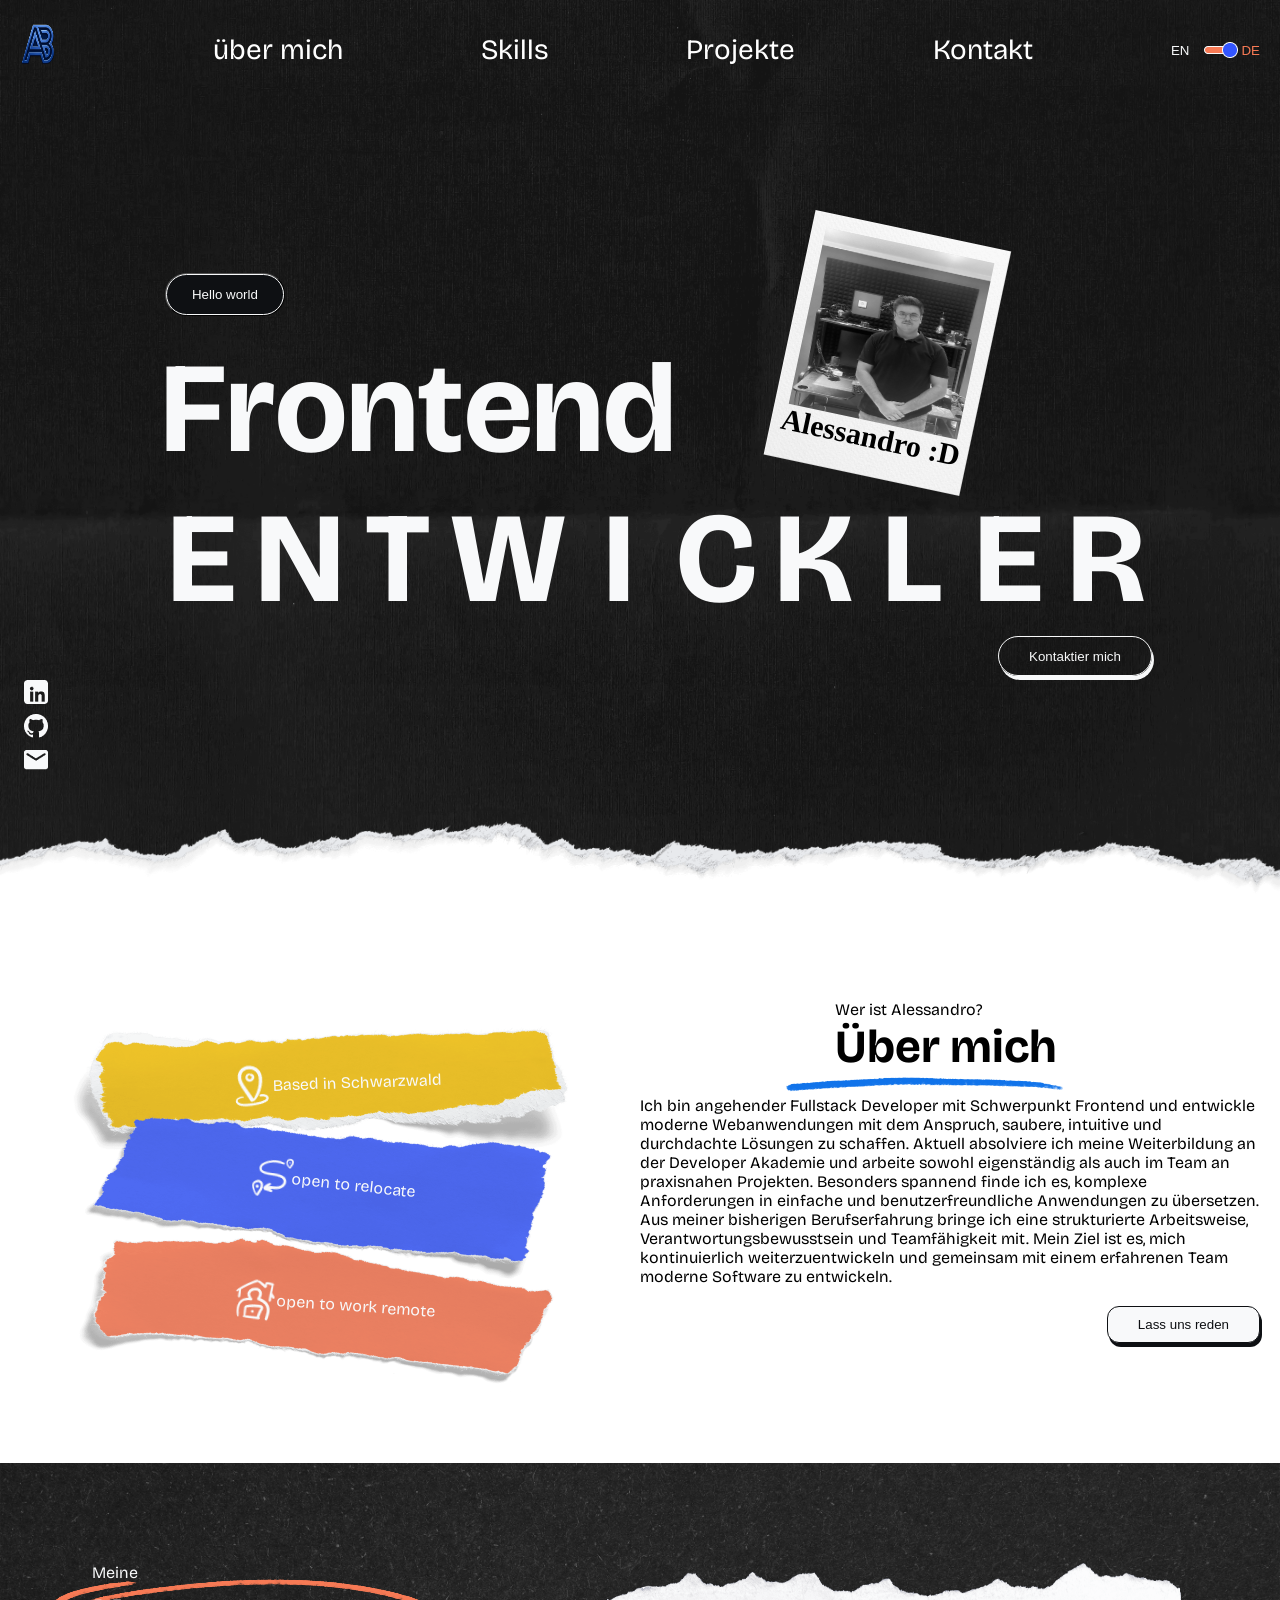
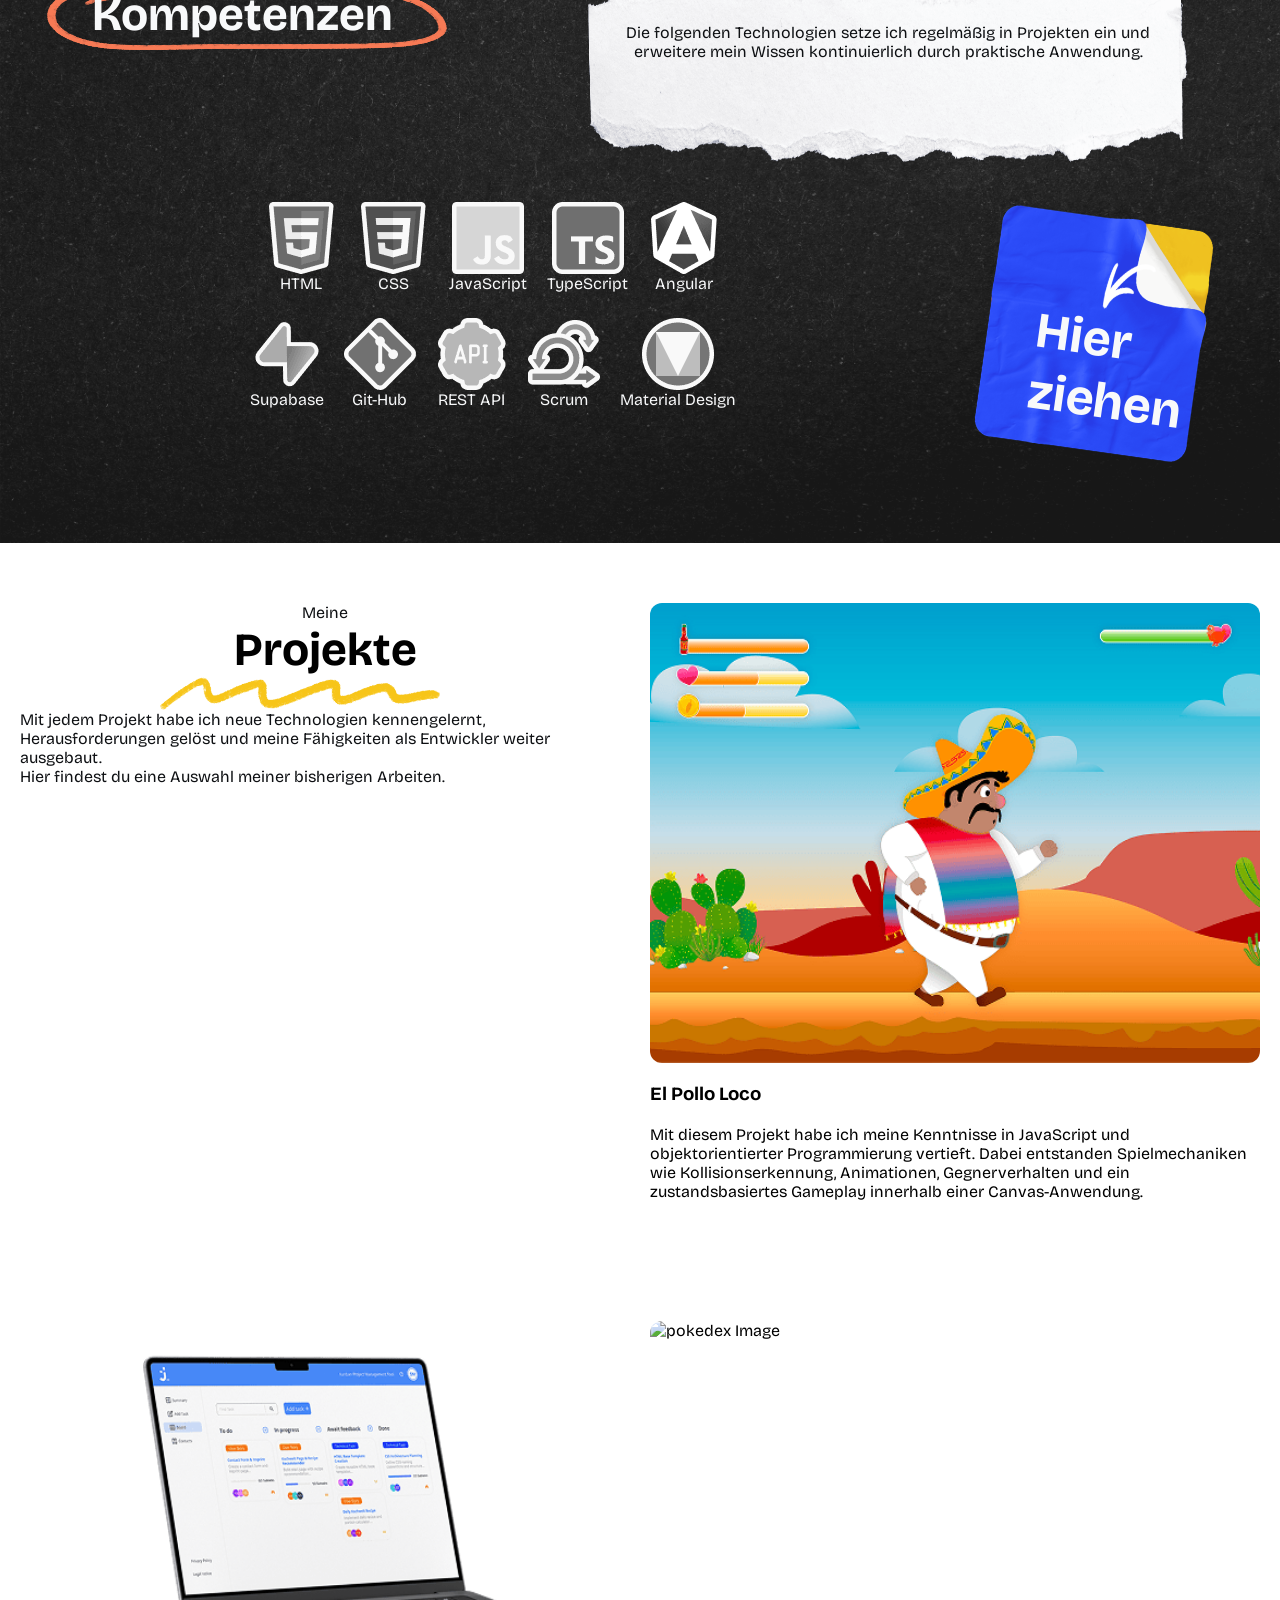
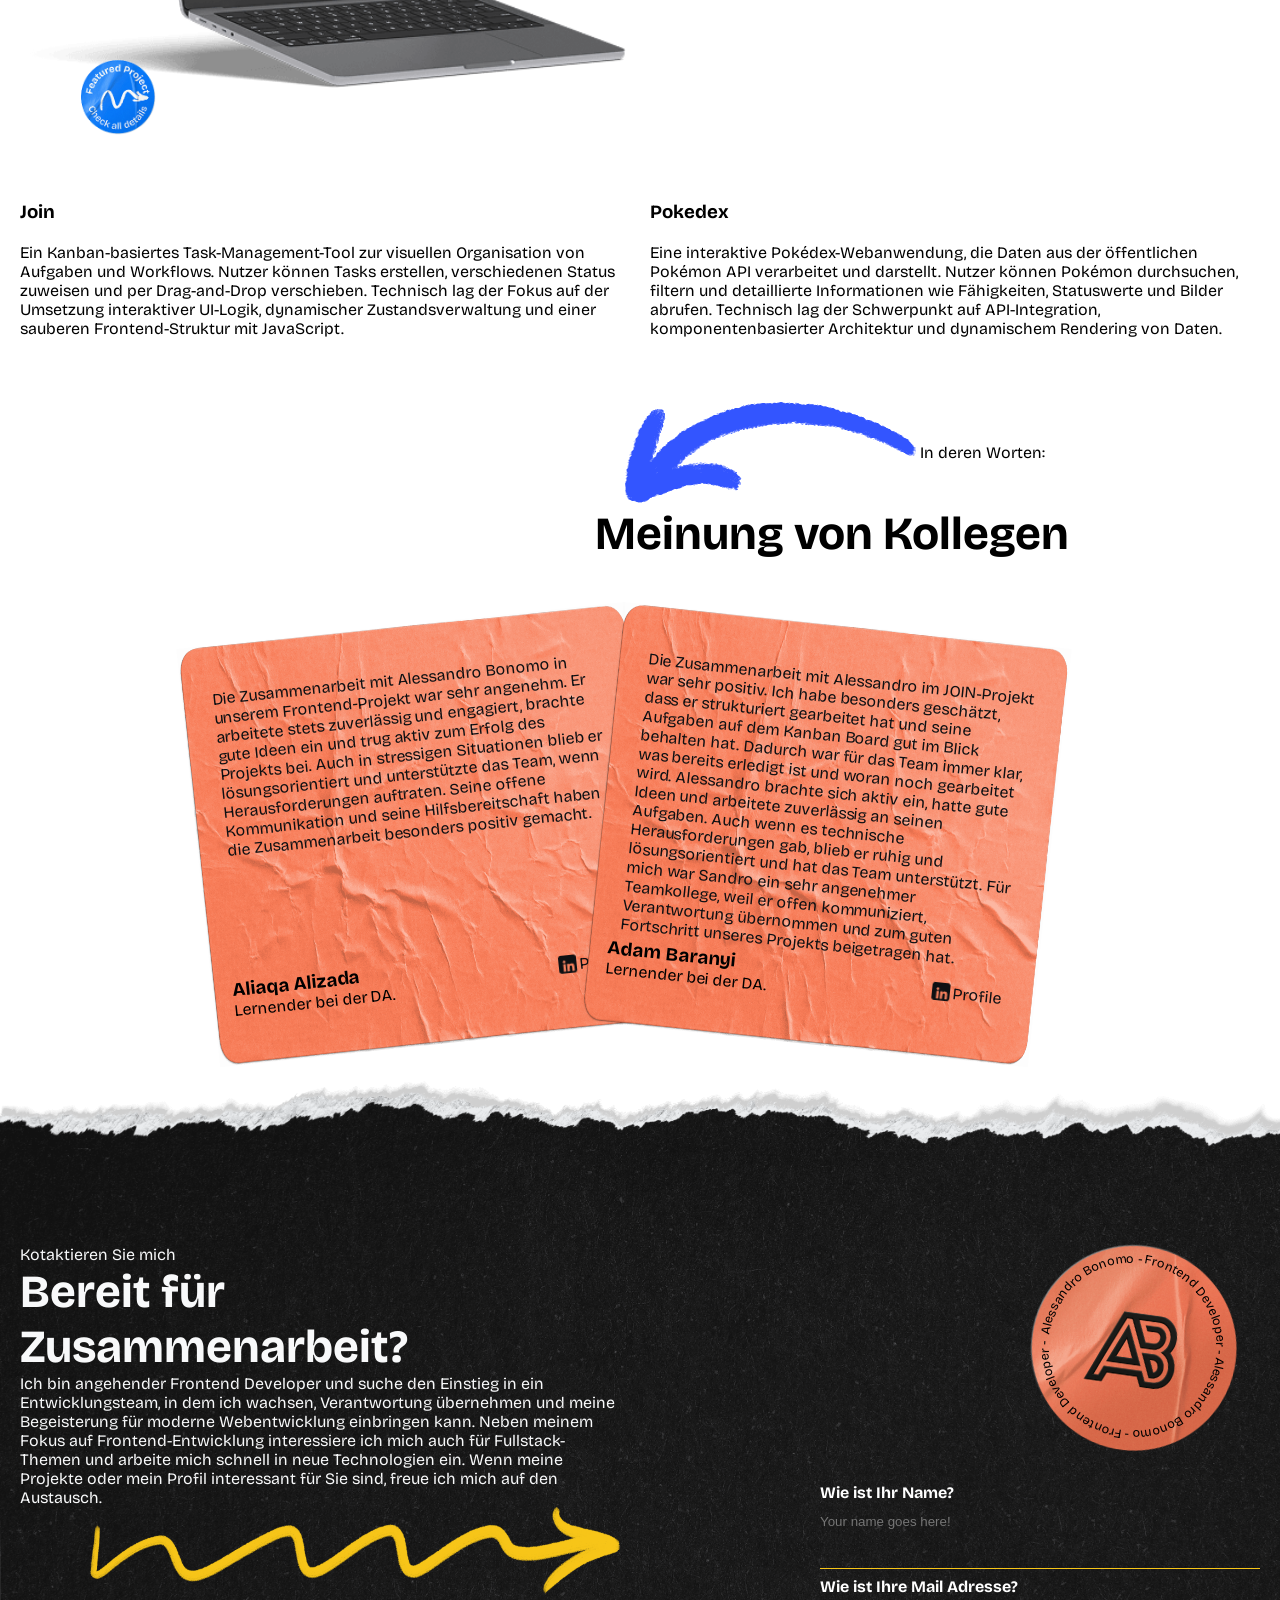
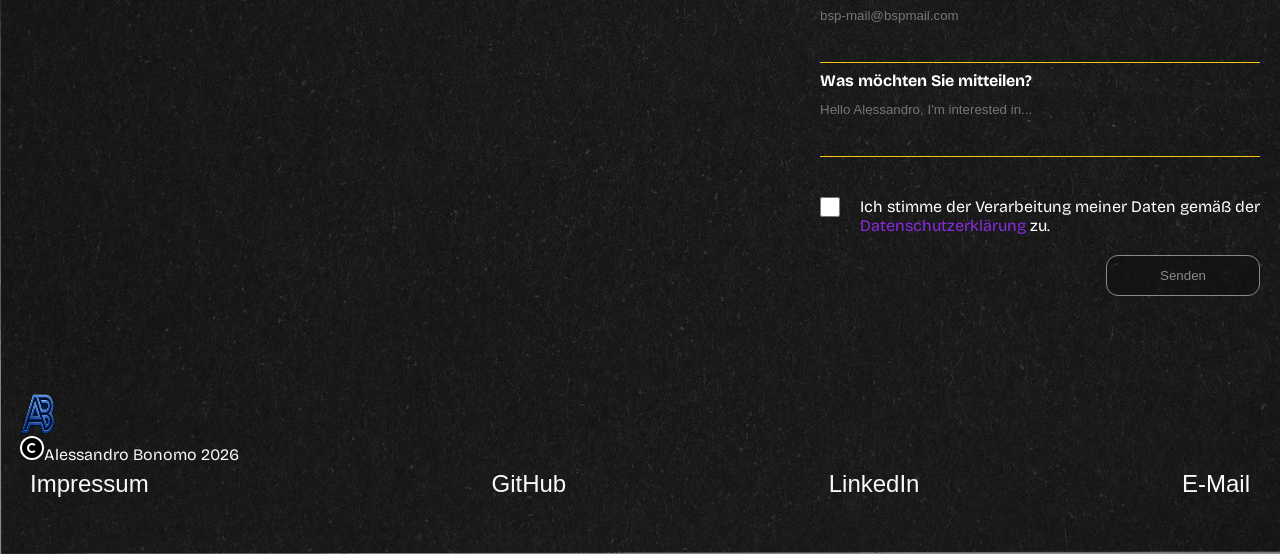
==== commit ee8bbbbd: "fix: compremmised profile image" ====
--- a/index.html
+++ b/index.html
@@ -159,7 +159,7 @@
                         </div>
                         <div class="polaroid-container">
                             <img class="polaroid-frame" src="./assets/img/03_Stickers/Polaroid Frame.png" alt="polaroid-img">
-                            <img class="polaroid-image" id="profileImage" src="./assets/img/portfolio-profile-image.jpeg" alt="Personal-Image">
+                            <img class="polaroid-image" id="profileImage" src="./assets/img/portfolio-profile-image.jpg" alt="Personal-Image">
                             <h2 class="kalma-font">Alessandro :D</h2>
                         </div>
                     
@@ -178,7 +178,7 @@
                 </div>
                 <div class="mobile-polaroid-container">
                     <img class="mobile-polaroid-frame" src="./assets/img/03_Stickers/Polaroid Frame.png" alt="polaroid-img">
-                    <img class="mobile-polaroid-image" src="./assets/img/portfolio-profile-image.jpeg" alt="Personal-Image">
+                    <img class="mobile-polaroid-image" src="./assets/img/portfolio-profile-image.jpg" alt="Personal-Image">
                     <h2 class="mobile-kalma-font">Alessandro :D</h2>
                 </div>
                 
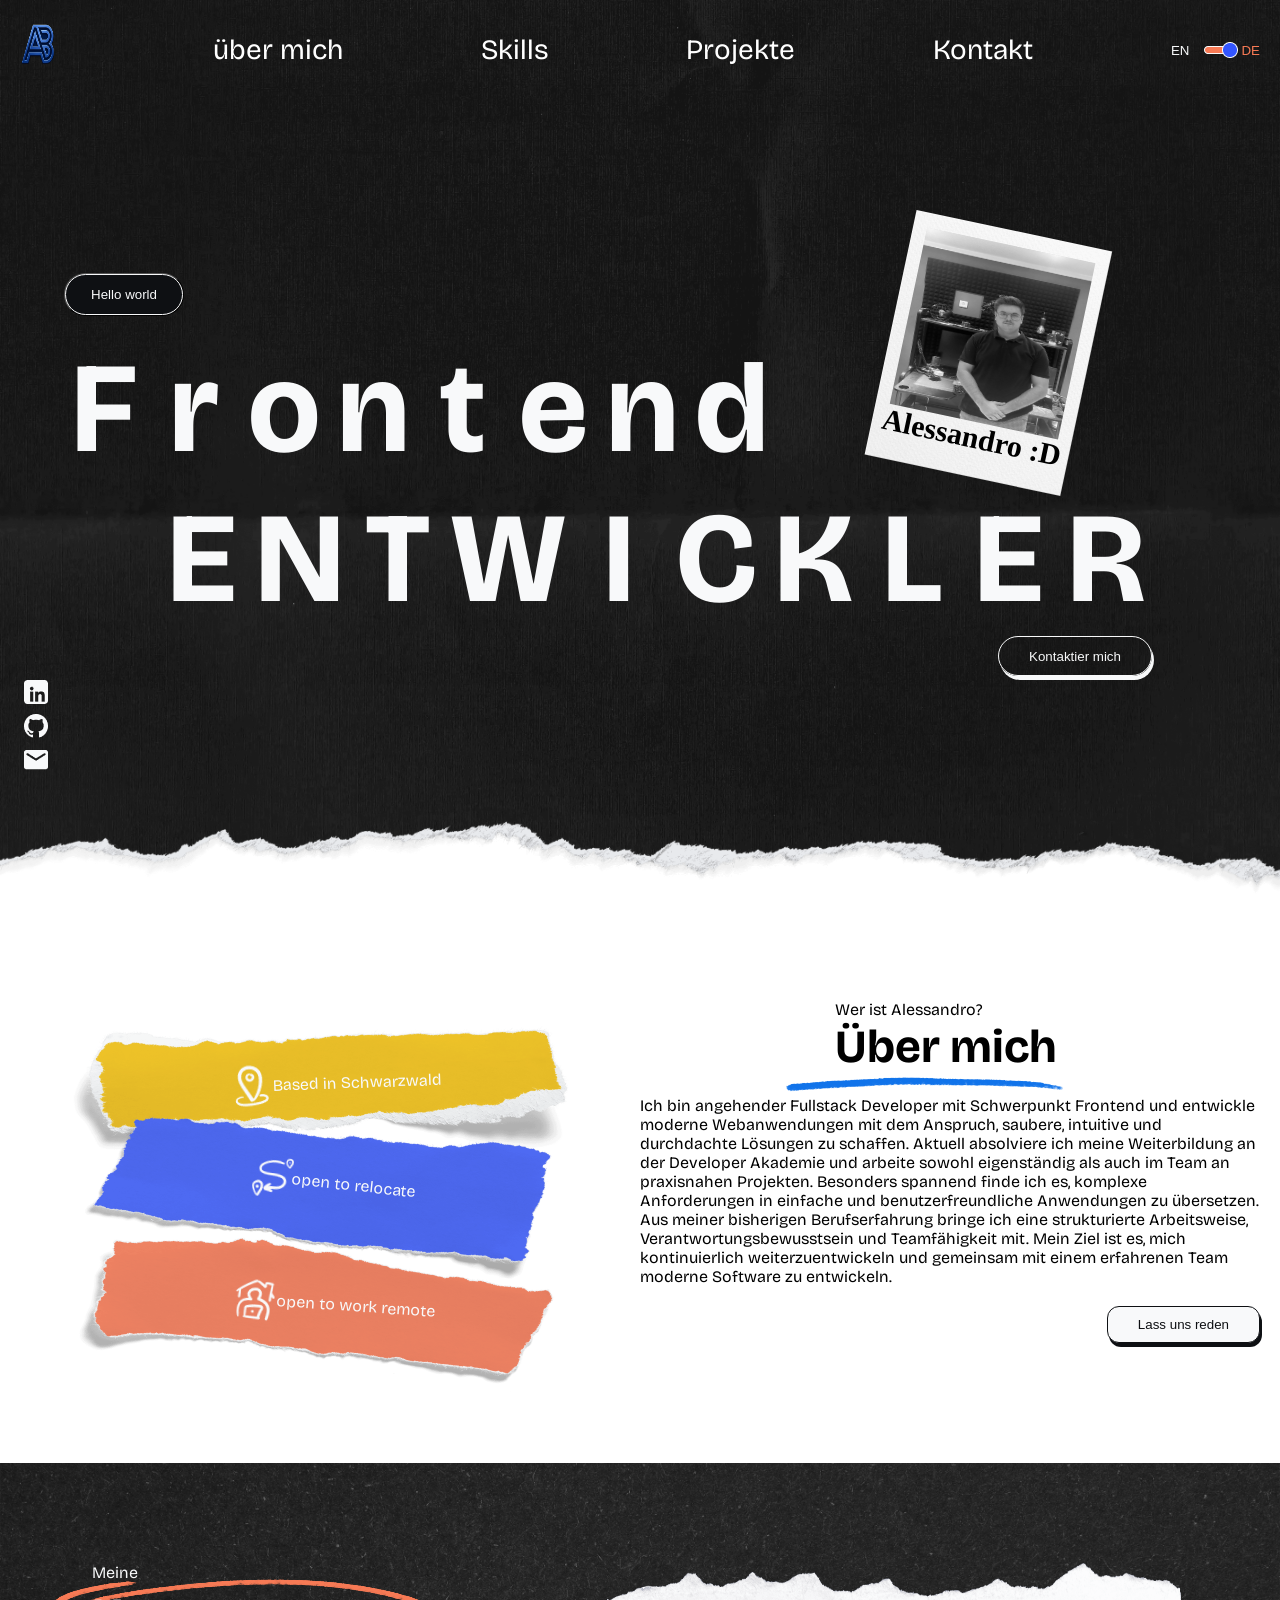
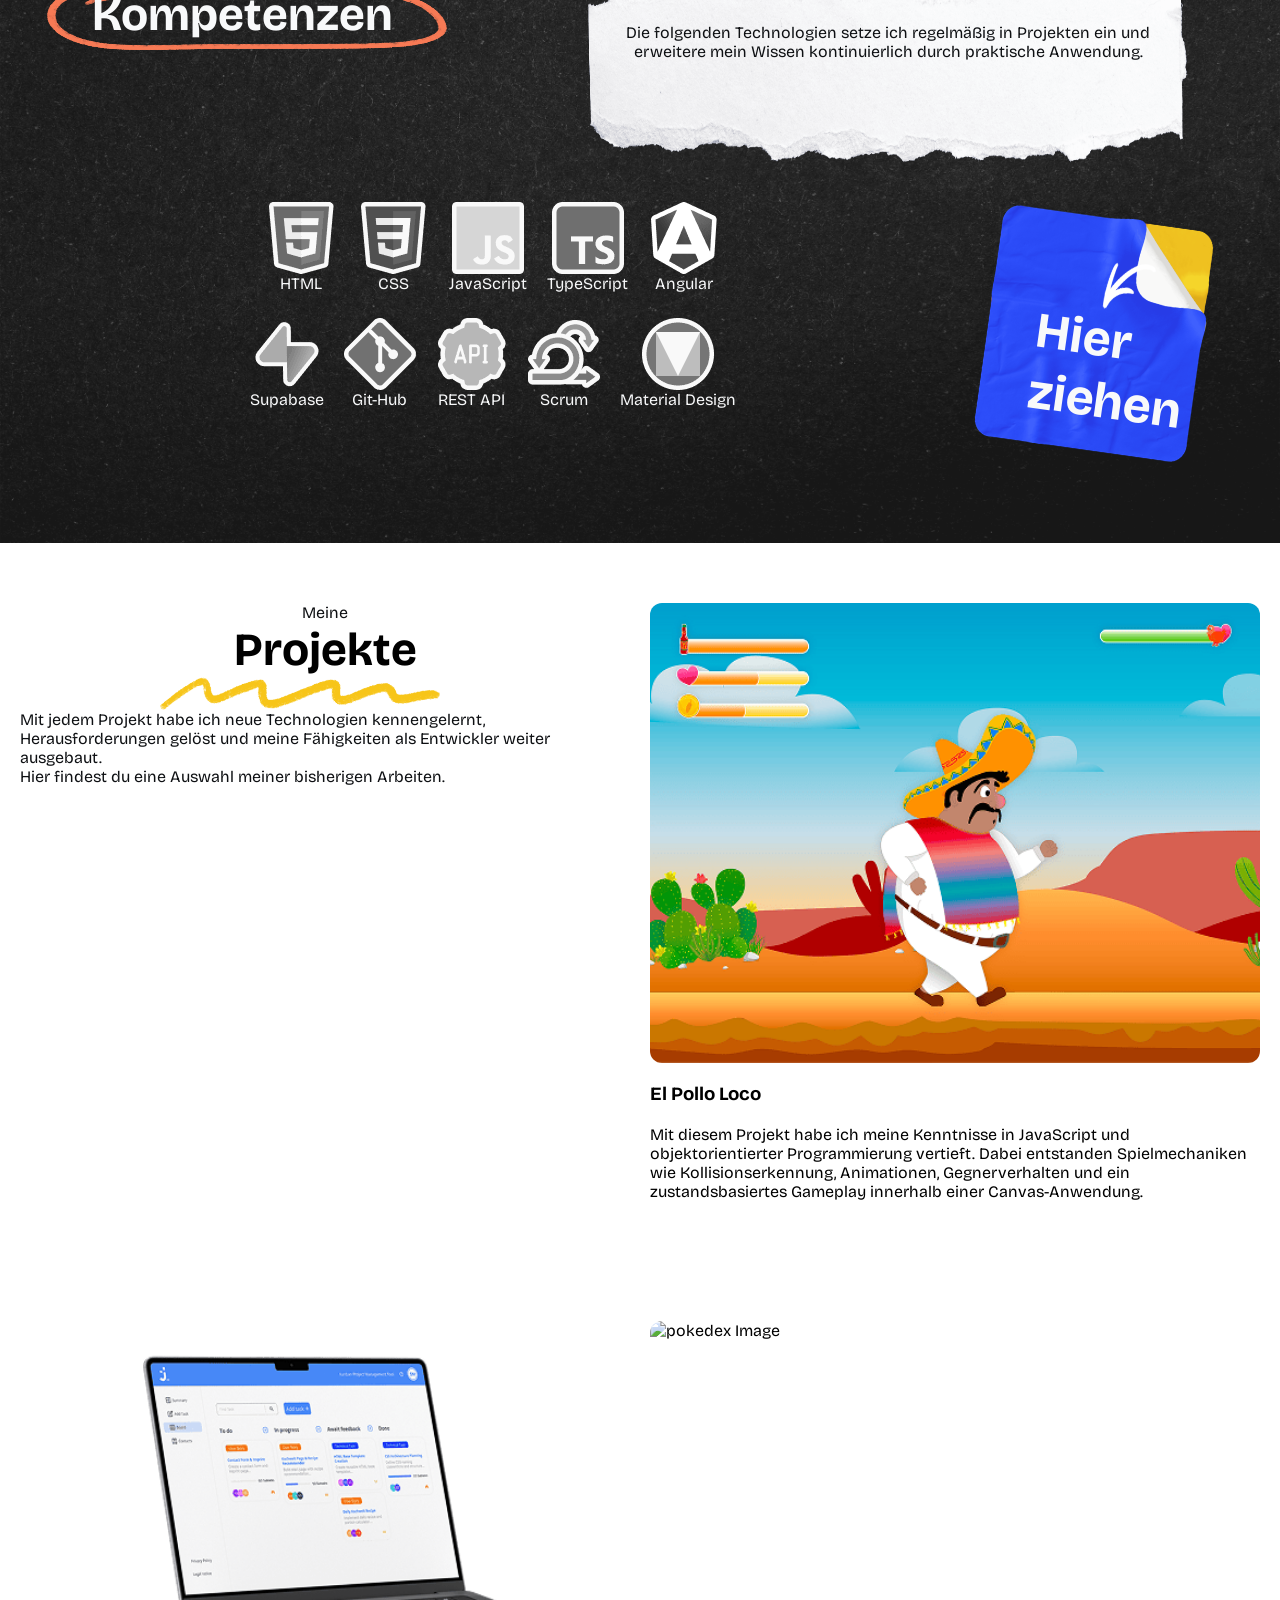
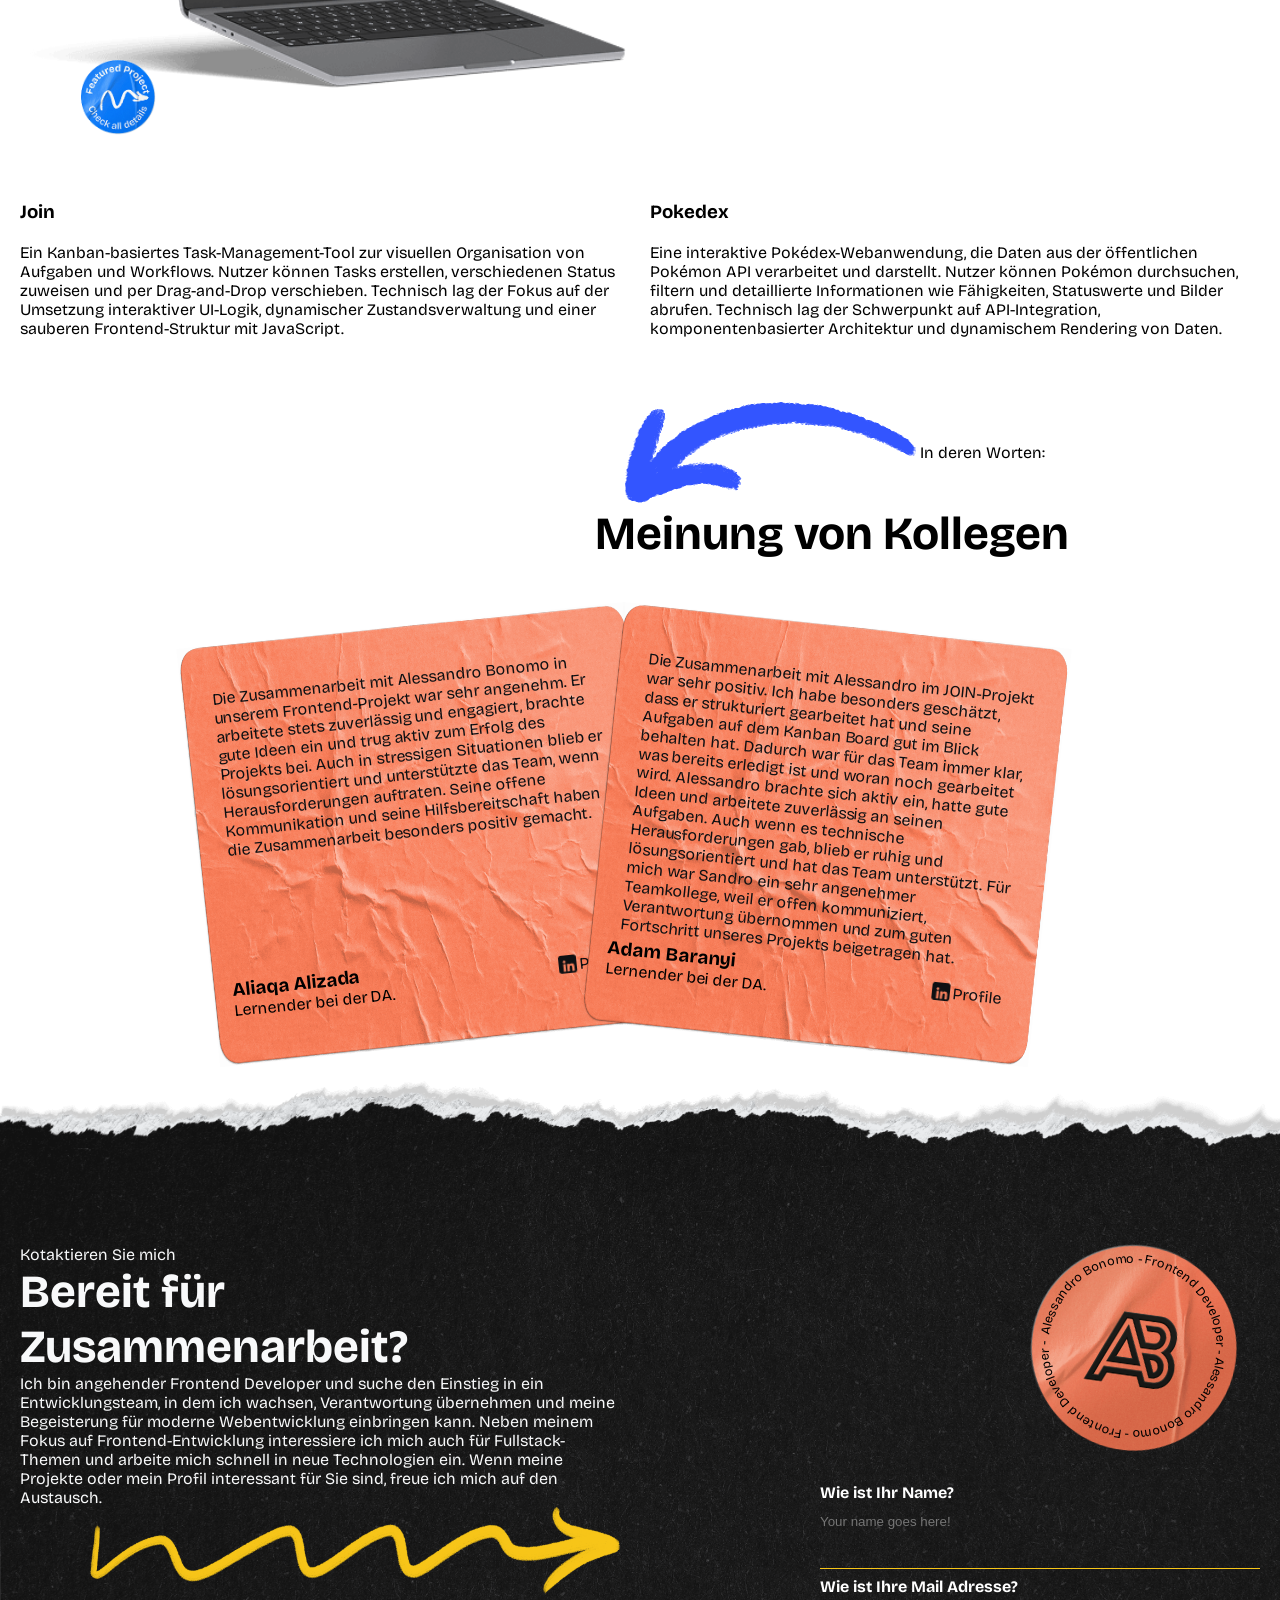
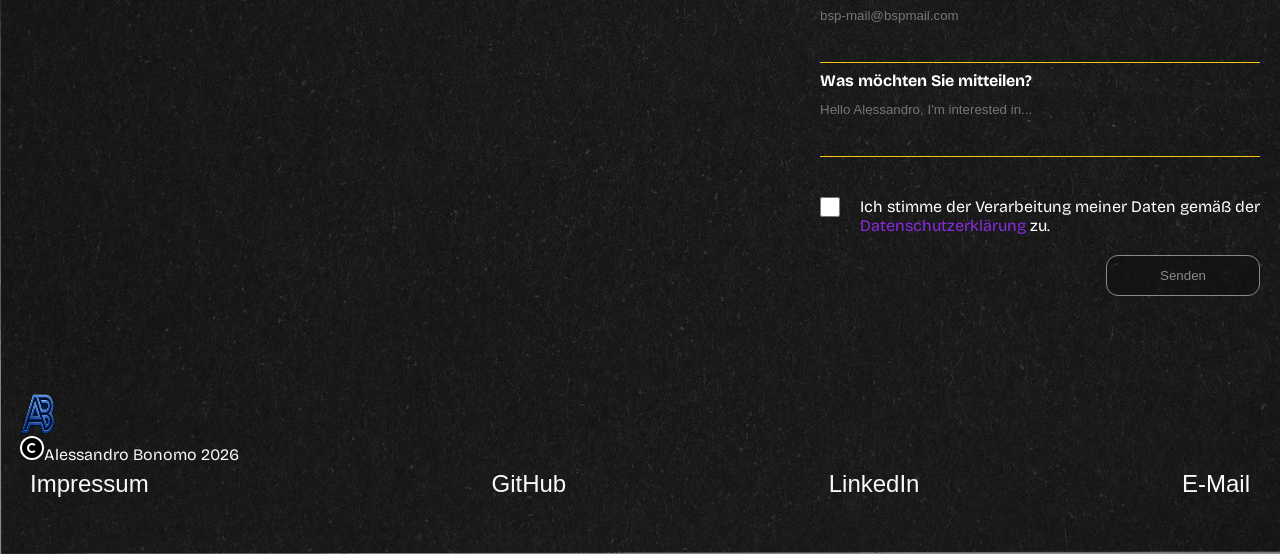
==== commit 8030716e: "refactor: logo image content change via css" ====
--- a/index.html
+++ b/index.html
@@ -35,7 +35,7 @@
         <div class="max-content">
             <header>
                 <nav>
-                    <a href="#heroSection"><img src="./assets/img/AB_Logo.png" alt="Logo" class="logoAB"></a>
+                    <a href="#heroSection"><img src="./assets/img/AB_Logo.png" alt="Logo" class="logoAB header-logo"></a>
                     <div>
                         <a href="#aboutMeSection">
                             <p class="lang-en">About me</p>
--- a/css/header-helper.css
+++ b/css/header-helper.css
@@ -18,6 +18,12 @@
 .header-logo {
     position: relative ;
     z-index: 20;
+    
+}
+
+.header-logo:hover {
+    content: url('/assets/img/AB_Logo-yellow.png');
+    margin-top: 11px;
 }
 
 #menu-overlay {
--- a/css/hero-helper.css
+++ b/css/hero-helper.css
@@ -109,7 +109,7 @@
 }
 
 #interactive-headline span {
-    min-width: 2.4rem;
+    max-width: 2.4rem;
     margin: -4px;
 }
 
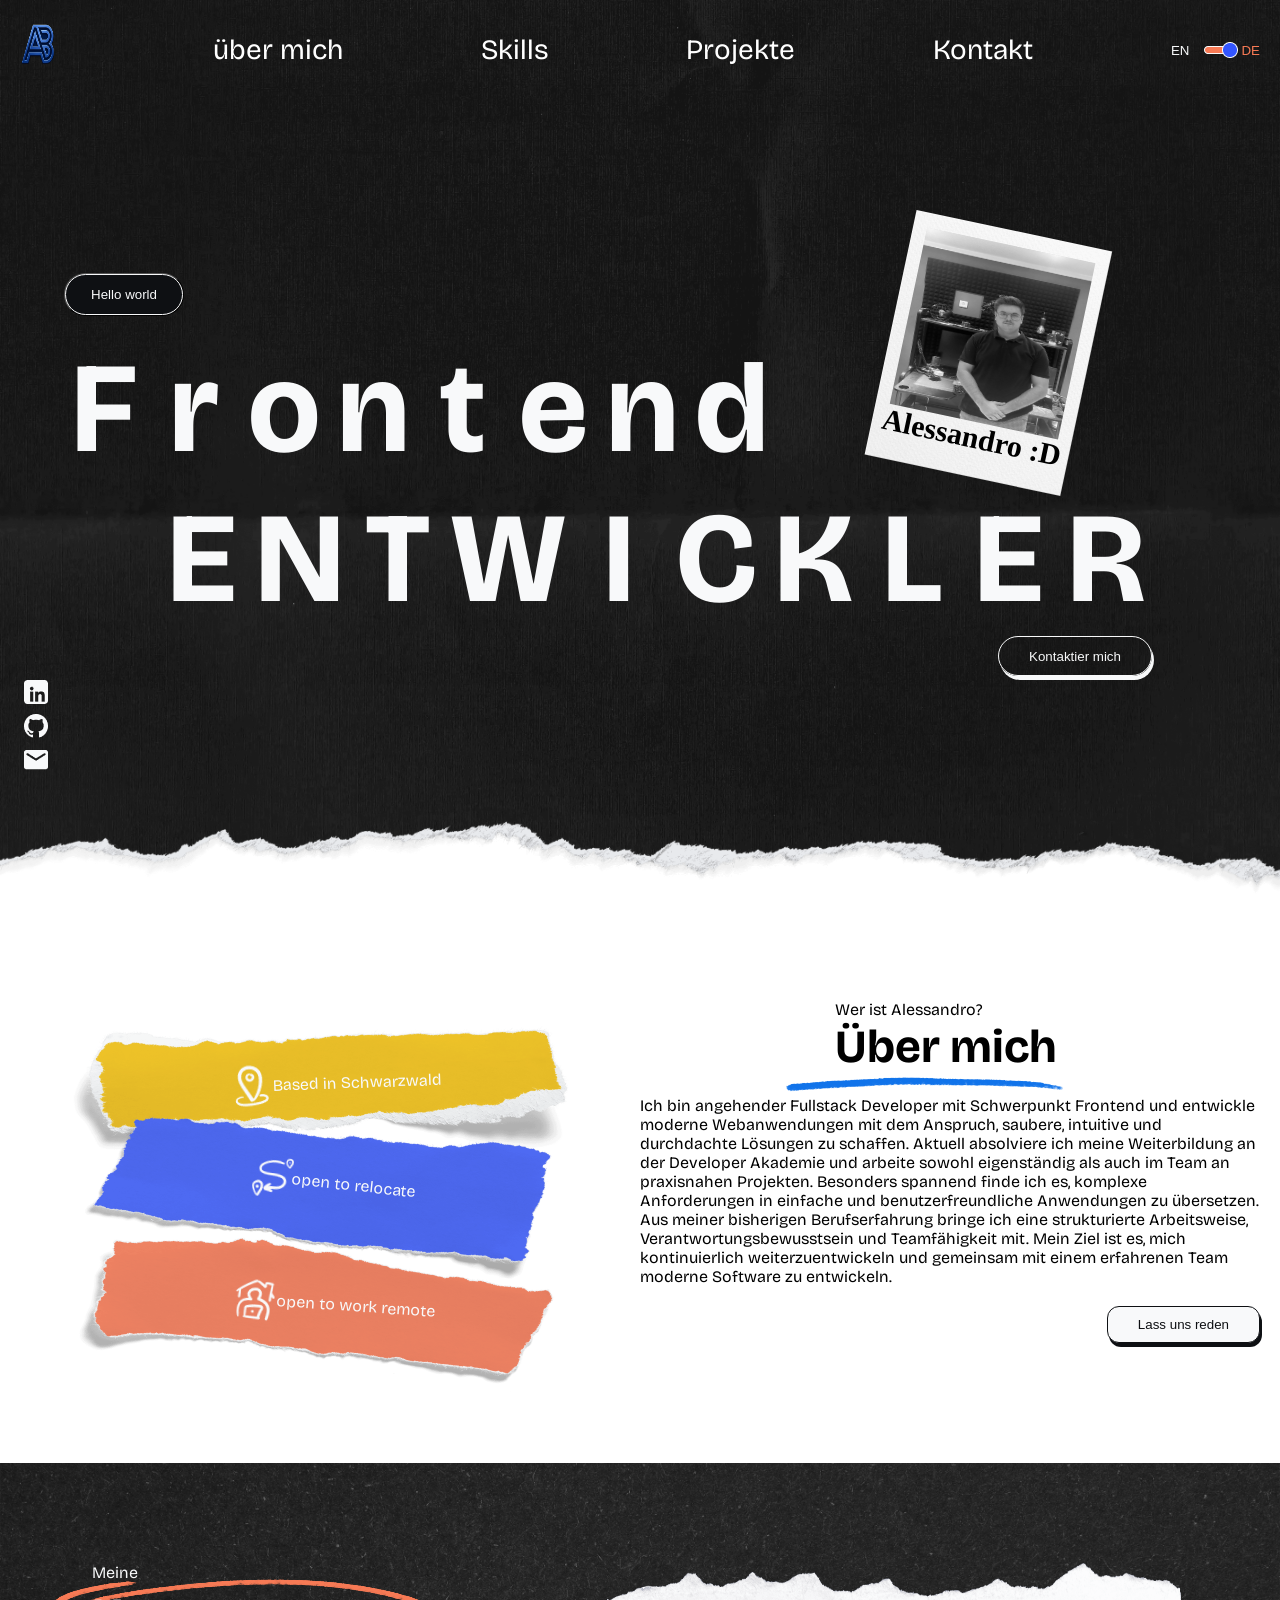
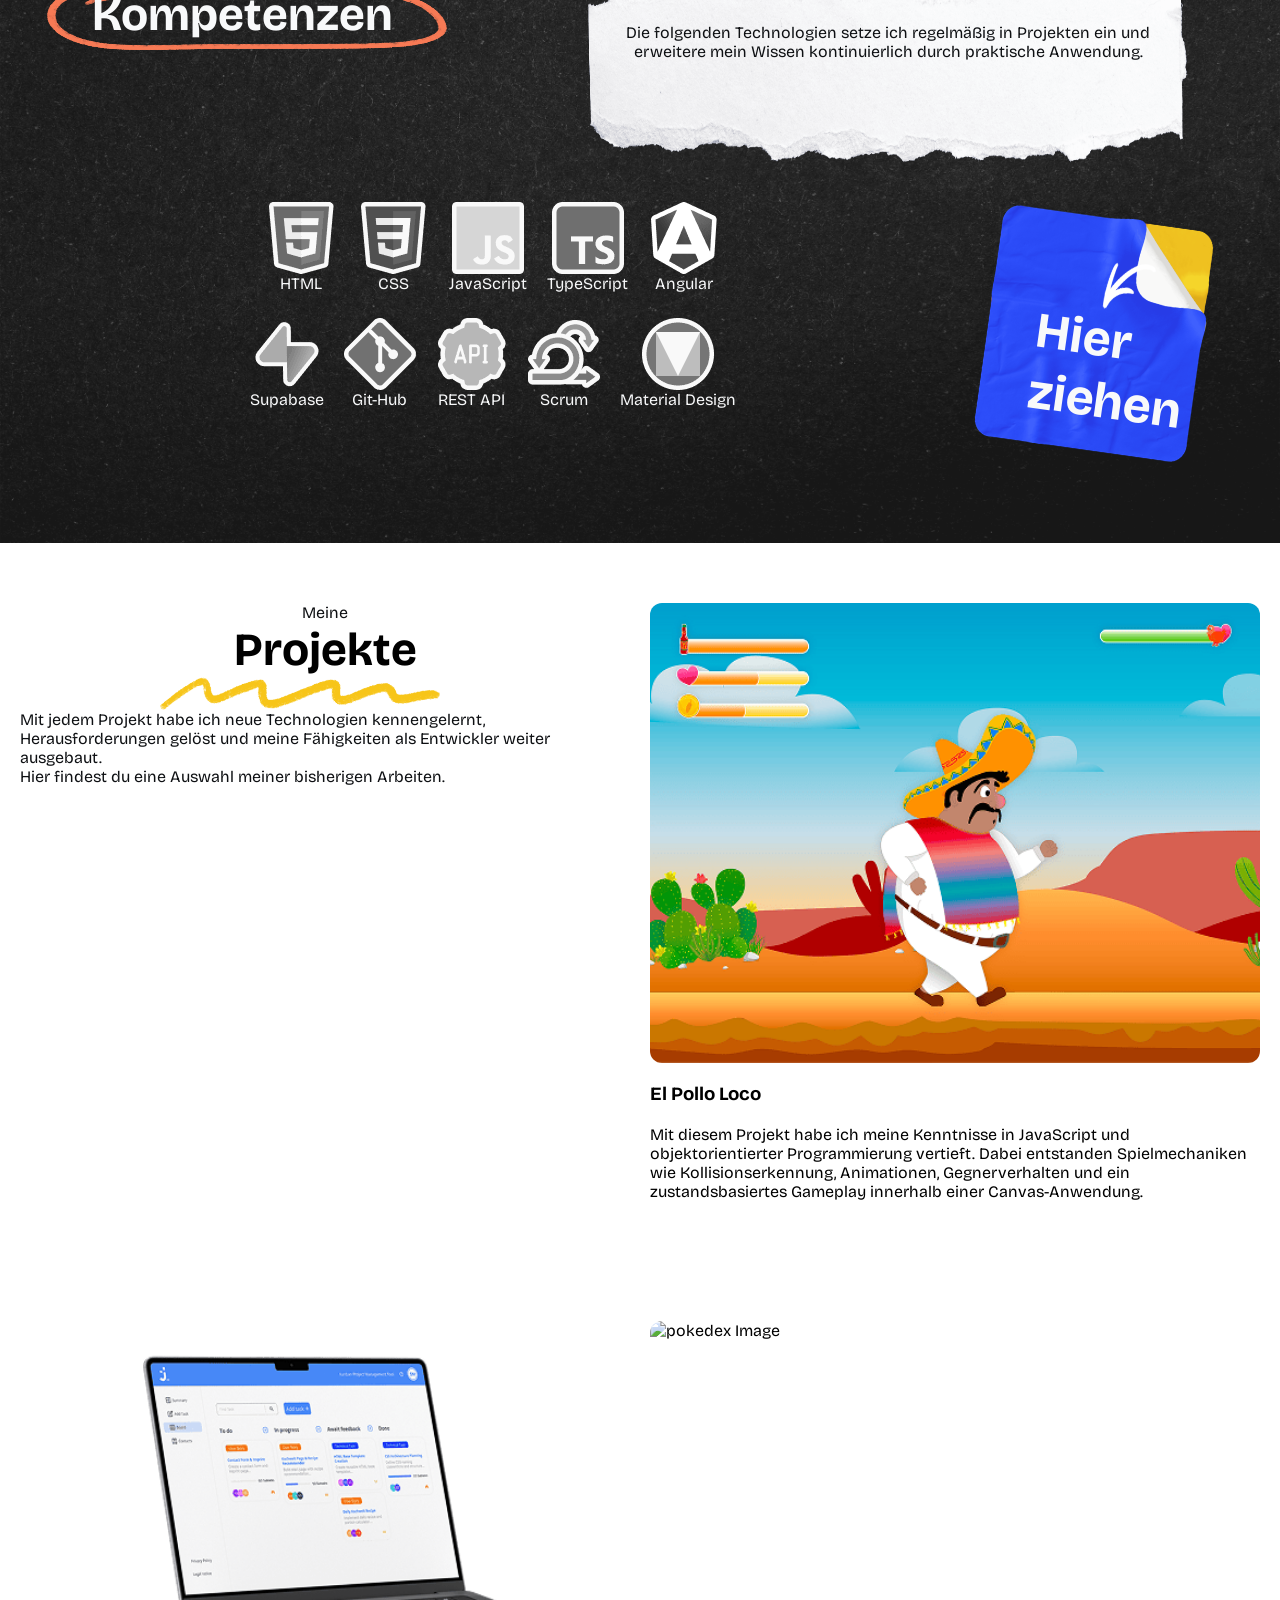
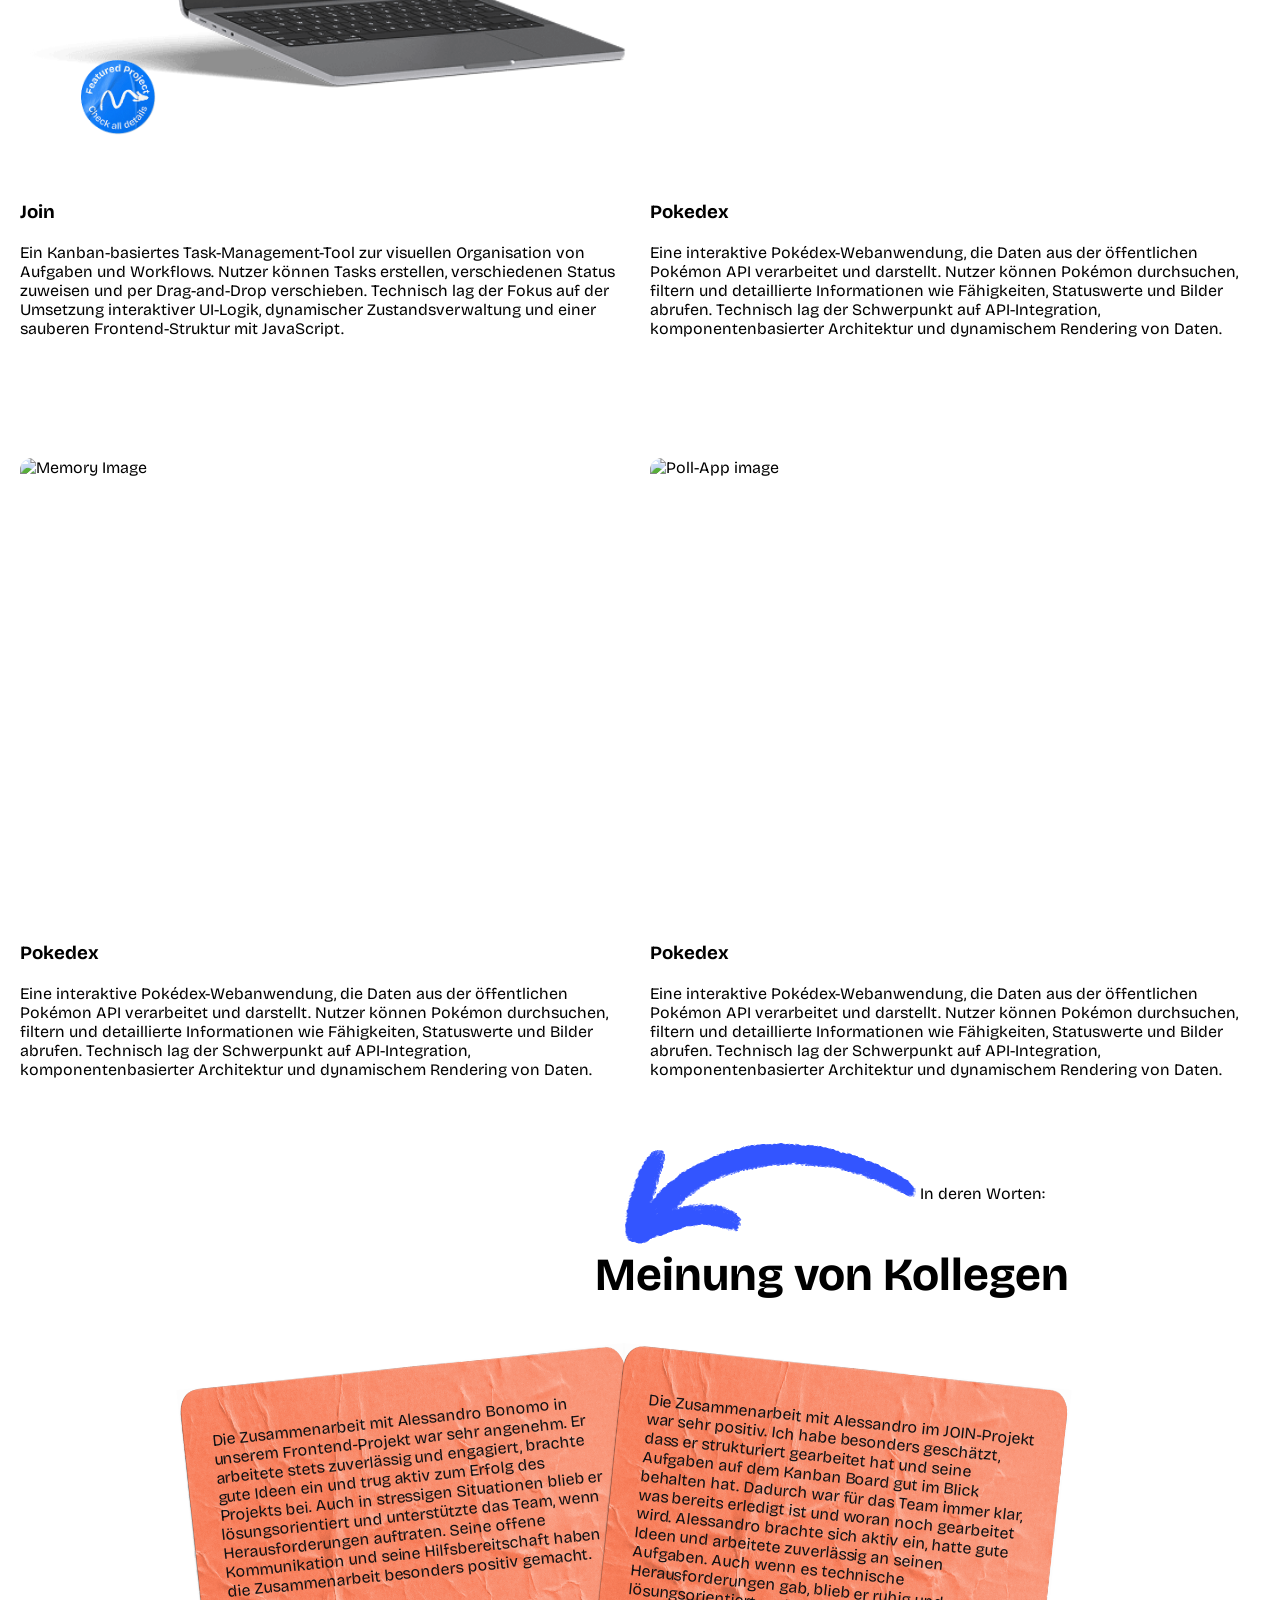
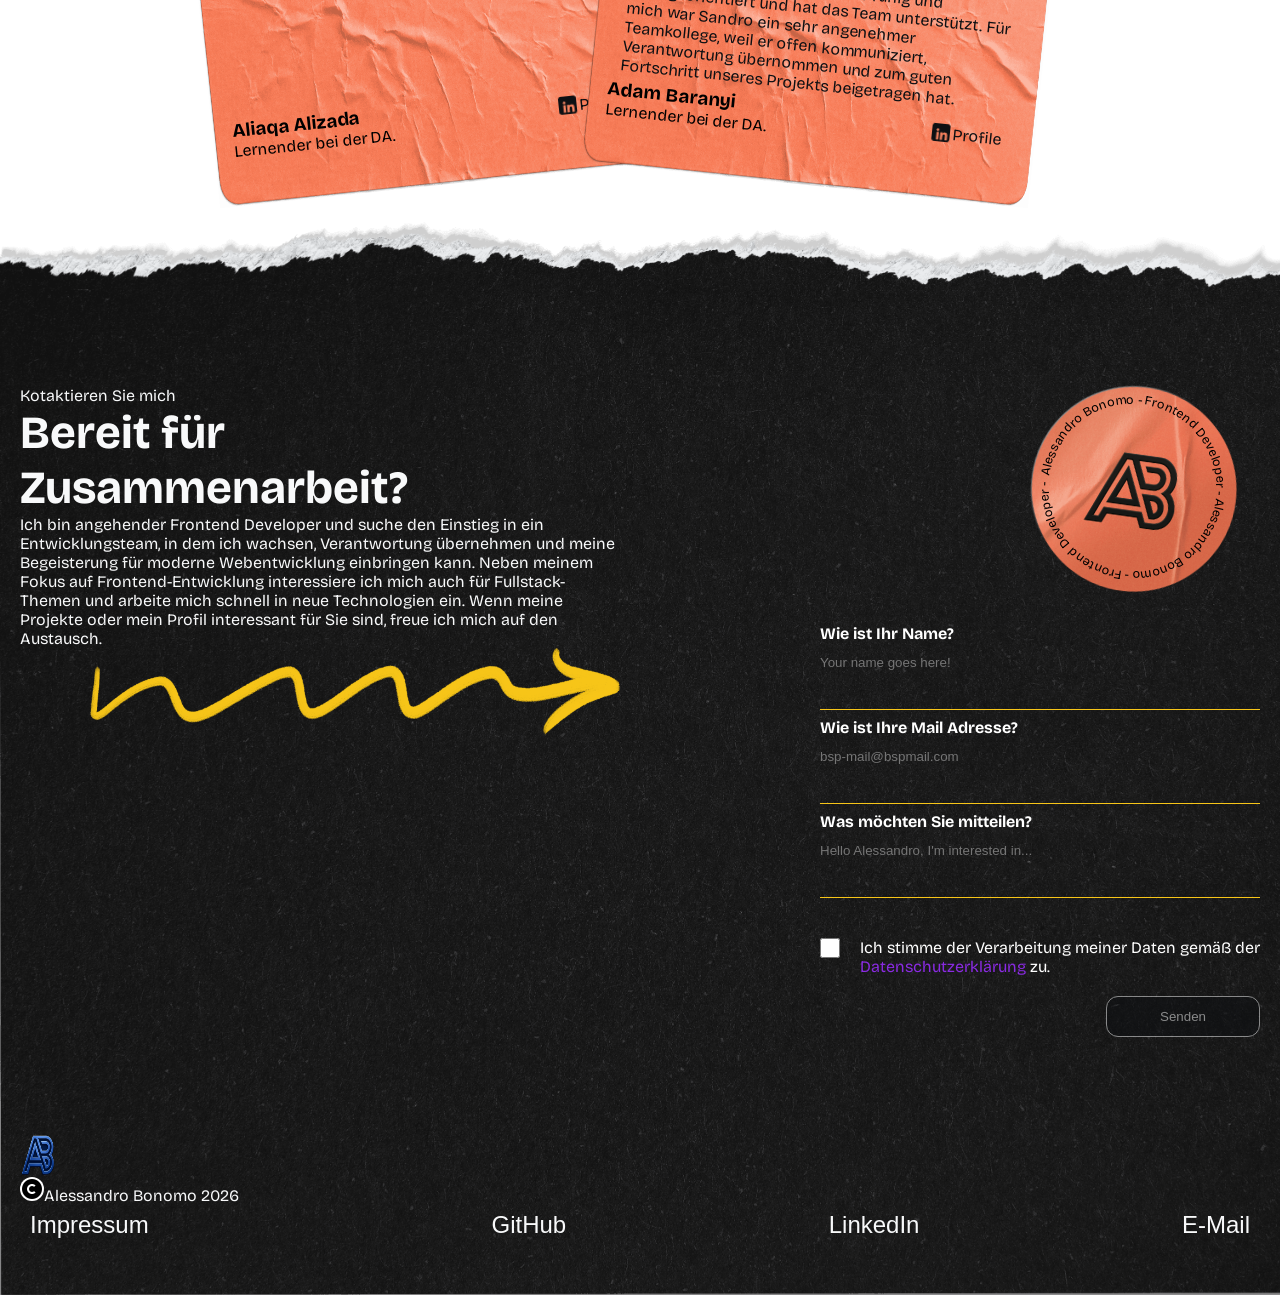
==== commit f2129ff6: "feat: layout for 2 new projects in portfolio" ====
--- a/index.html
+++ b/index.html
@@ -436,6 +436,42 @@
                     <button onclick="openThirdProject()" class="mobile-project-btn">Project Details</button>
                 </div>
             </div>
+
+            <div class="project-third-row">
+                <div class="fourth-project">
+                    <div class="project-content">
+                        <img class="project-images" src="" alt="Memory Image">
+                        <button onclick="openThirdProject()" class="project-btn">Project Details</button>
+                    </div>
+                    <h3>Pokedex</h3>
+                    <p class="lang-de">
+                        Eine interaktive Pokédex-Webanwendung, die Daten aus der öffentlichen Pokémon API verarbeitet und darstellt. Nutzer können Pokémon durchsuchen, filtern und detaillierte Informationen wie Fähigkeiten, Statuswerte und Bilder abrufen. Technisch lag der Schwerpunkt auf API-Integration, komponentenbasierter Architektur und dynamischem Rendering von Daten.
+                    </p>
+
+                    <p class="lang-en">
+                        An interactive Pokédex web application that processes and displays data from the public Pokémon API. Users can search for and filter Pokémon, and view detailed information such as abilities, stats and images. From a technical perspective, the focus was on API integration, component-based architecture and dynamic data rendering.
+                    </p>
+
+                    <button onclick="openThirdProject()" class="mobile-project-btn">Project Details</button>
+                </div>
+
+                <div class="fifth-project">
+                    <div class="project-content">
+                        <img class="project-images" src="" alt="Poll-App image">
+                        <button onclick="openThirdProject()" class="project-btn">Project Details</button>
+                    </div>
+                    <h3>Pokedex</h3>
+                    <p class="lang-de">
+                        Eine interaktive Pokédex-Webanwendung, die Daten aus der öffentlichen Pokémon API verarbeitet und darstellt. Nutzer können Pokémon durchsuchen, filtern und detaillierte Informationen wie Fähigkeiten, Statuswerte und Bilder abrufen. Technisch lag der Schwerpunkt auf API-Integration, komponentenbasierter Architektur und dynamischem Rendering von Daten.
+                    </p>
+
+                    <p class="lang-en">
+                        An interactive Pokédex web application that processes and displays data from the public Pokémon API. Users can search for and filter Pokémon, and view detailed information such as abilities, stats and images. From a technical perspective, the focus was on API integration, component-based architecture and dynamic data rendering.
+                    </p>
+
+                    <button onclick="openThirdProject()" class="mobile-project-btn">Project Details</button>
+                </div>
+            </div>
         </div>
     </section>
 
--- a/css/header-helper.css
+++ b/css/header-helper.css
@@ -22,8 +22,8 @@
 }
 
 .header-logo:hover {
-    content: url('/assets/img/AB_Logo-yellow.png');
-    margin-top: 11px;
+    
+    margin-top: 18px;
 }
 
 #menu-overlay {
@@ -95,7 +95,9 @@
     height: 75px;
 }
 
-
+.logoAB:hover {
+    content: url('/assets/img/AB_Logo-yellow.png');
+}
 
 .language-container {
     display: flex;
@@ -184,4 +186,10 @@
 
 #toggleMobileMenu {
     background-color: black;
+}
+
+@media (max-width: 950px) {
+    .logoABhover {
+        margin-top: 11px;
+    }
 }
--- a/css/project-section-helper.css
+++ b/css/project-section-helper.css
@@ -76,6 +76,14 @@
 
 
 .project-secondRow {
+    display: flex;
+    height: 50%;
+    padding: 60px 20px;
+    gap: 20px;
+    justify-content: space-between;
+}
+
+.project-third-row {
     display: flex;
     height: 50%;
     padding: 60px 20px;
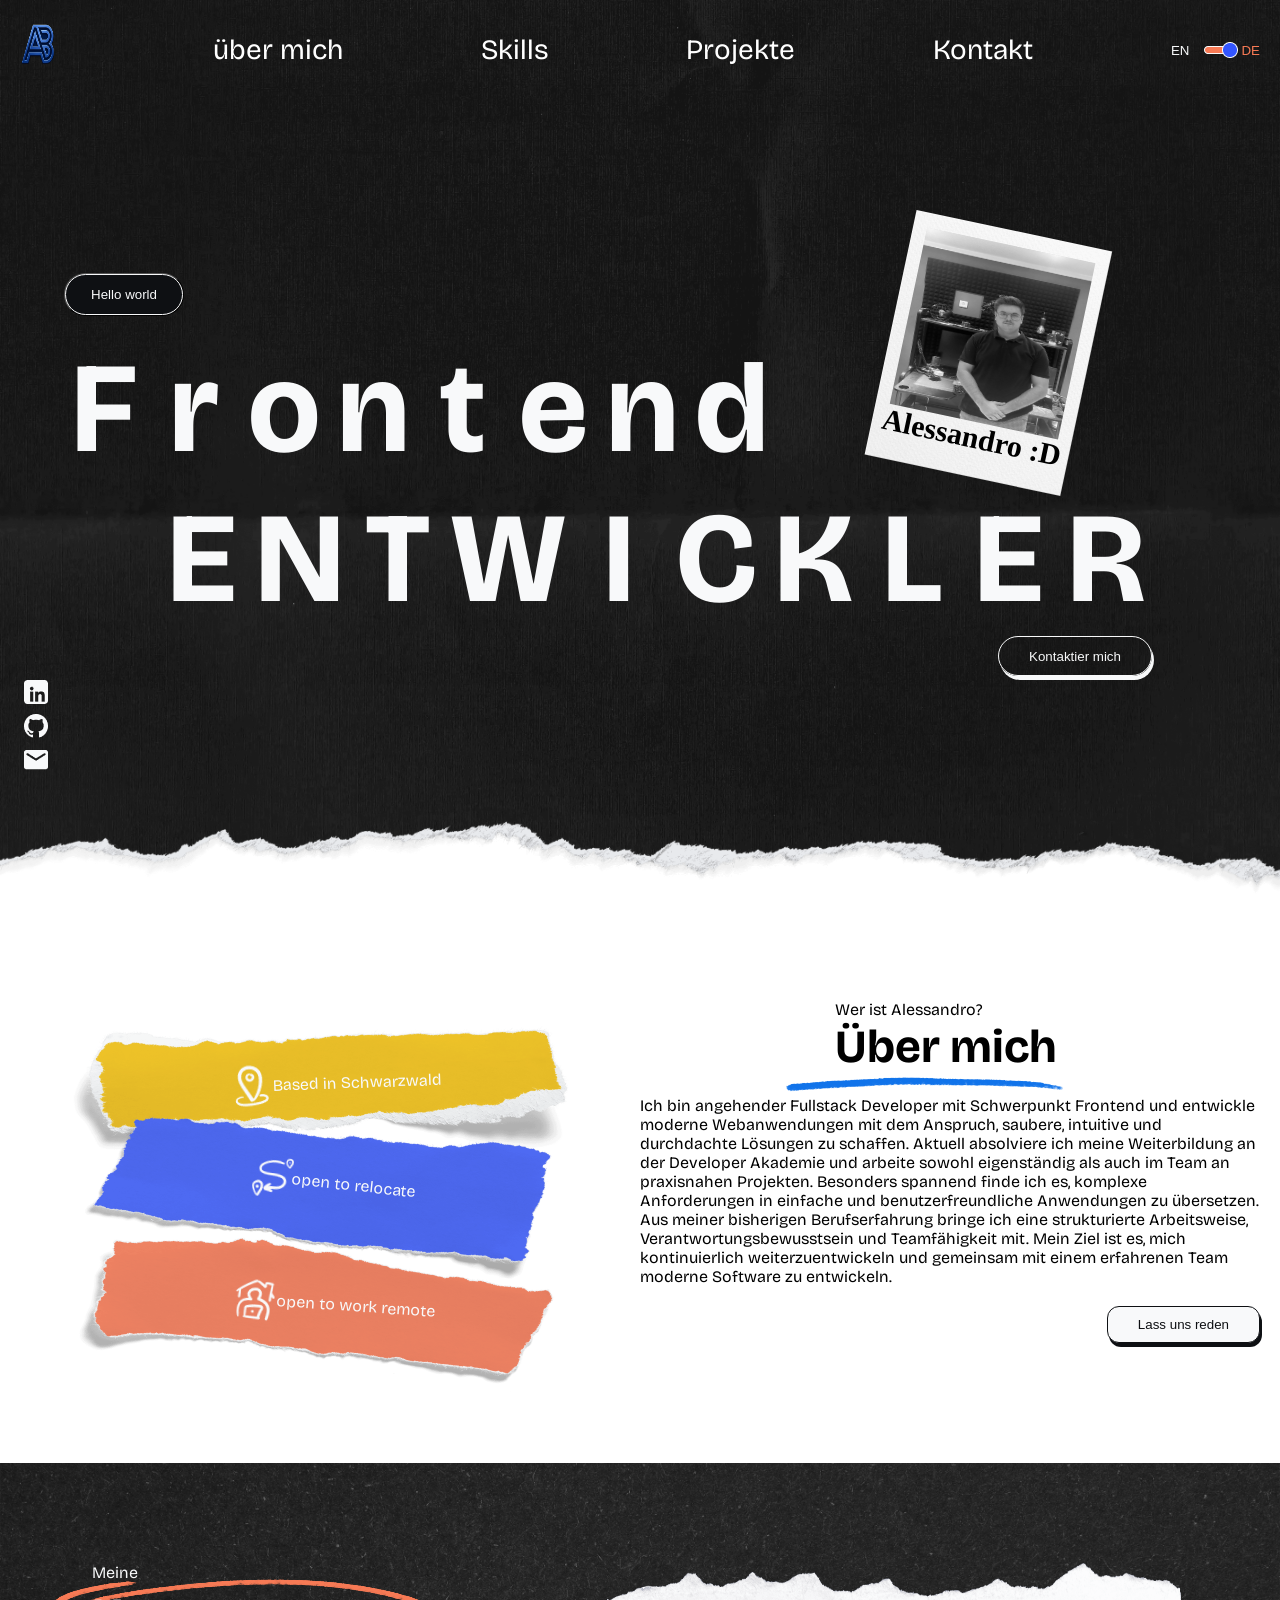
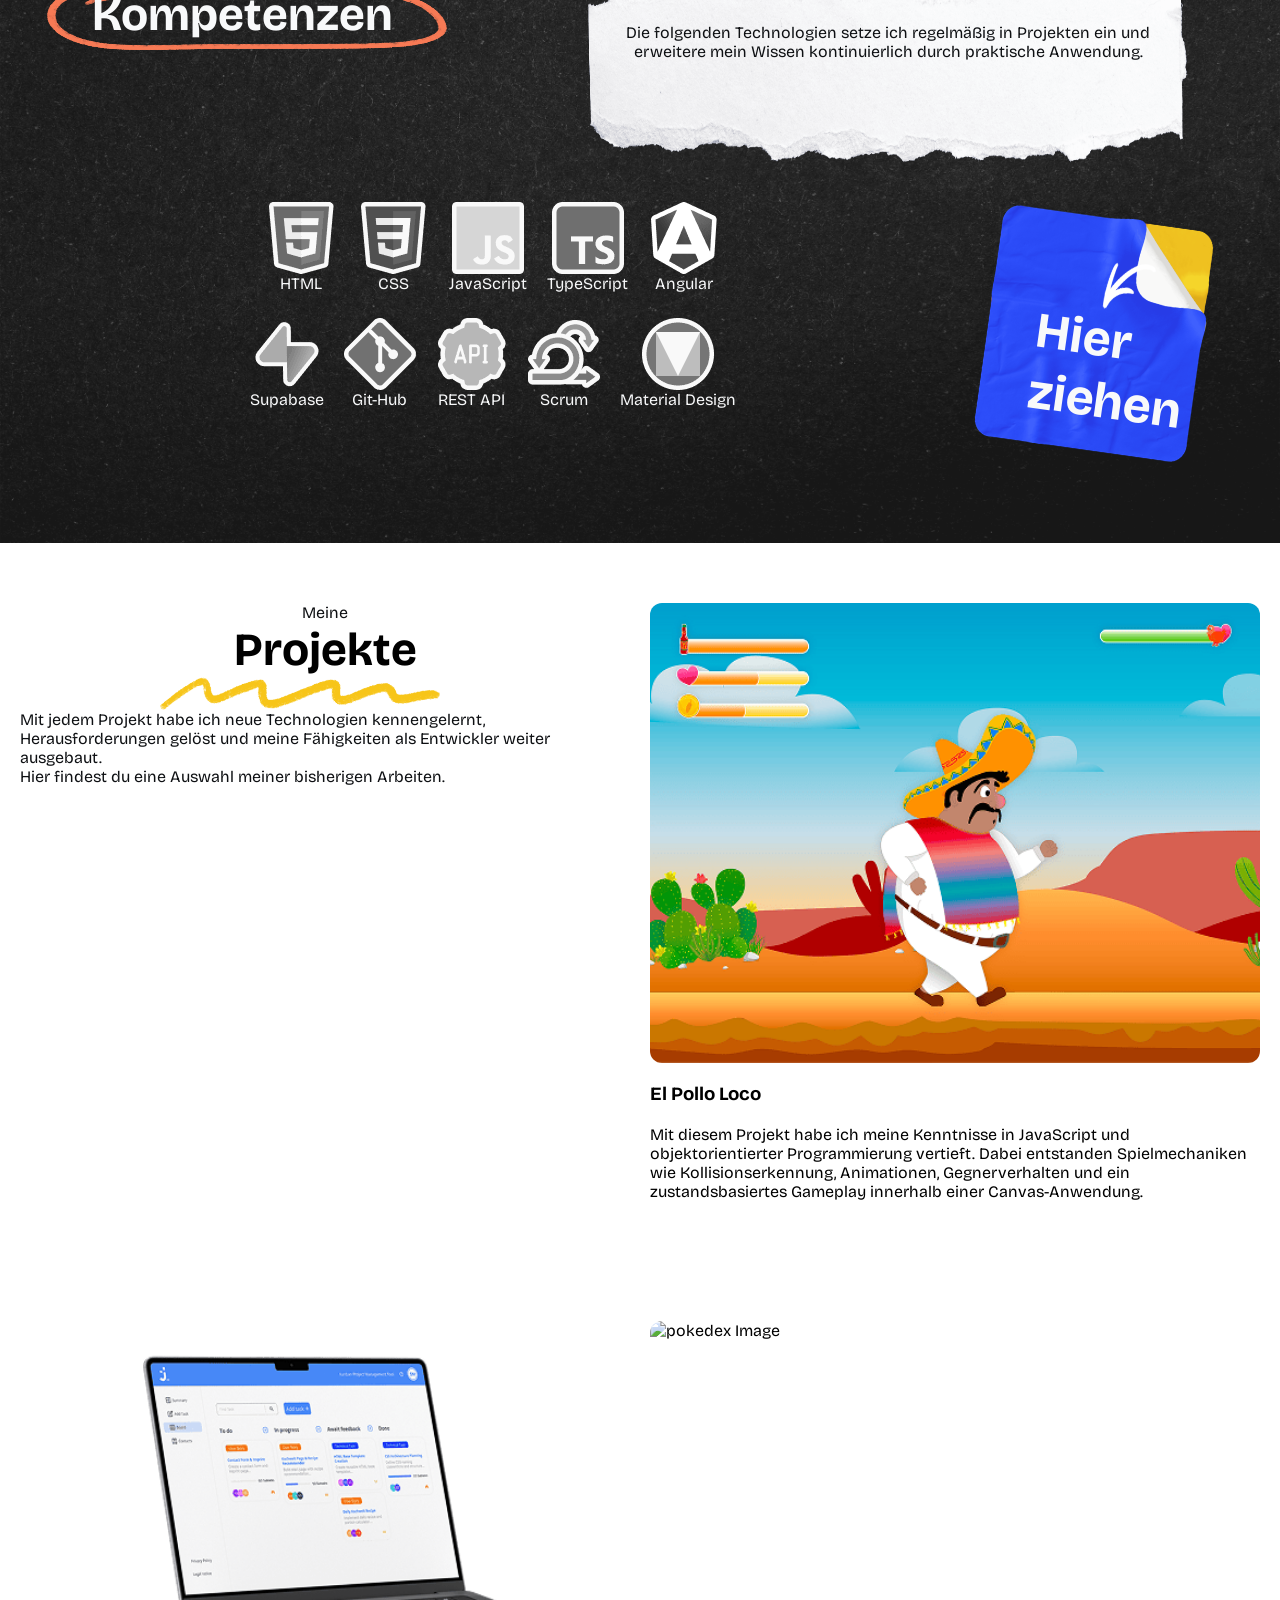
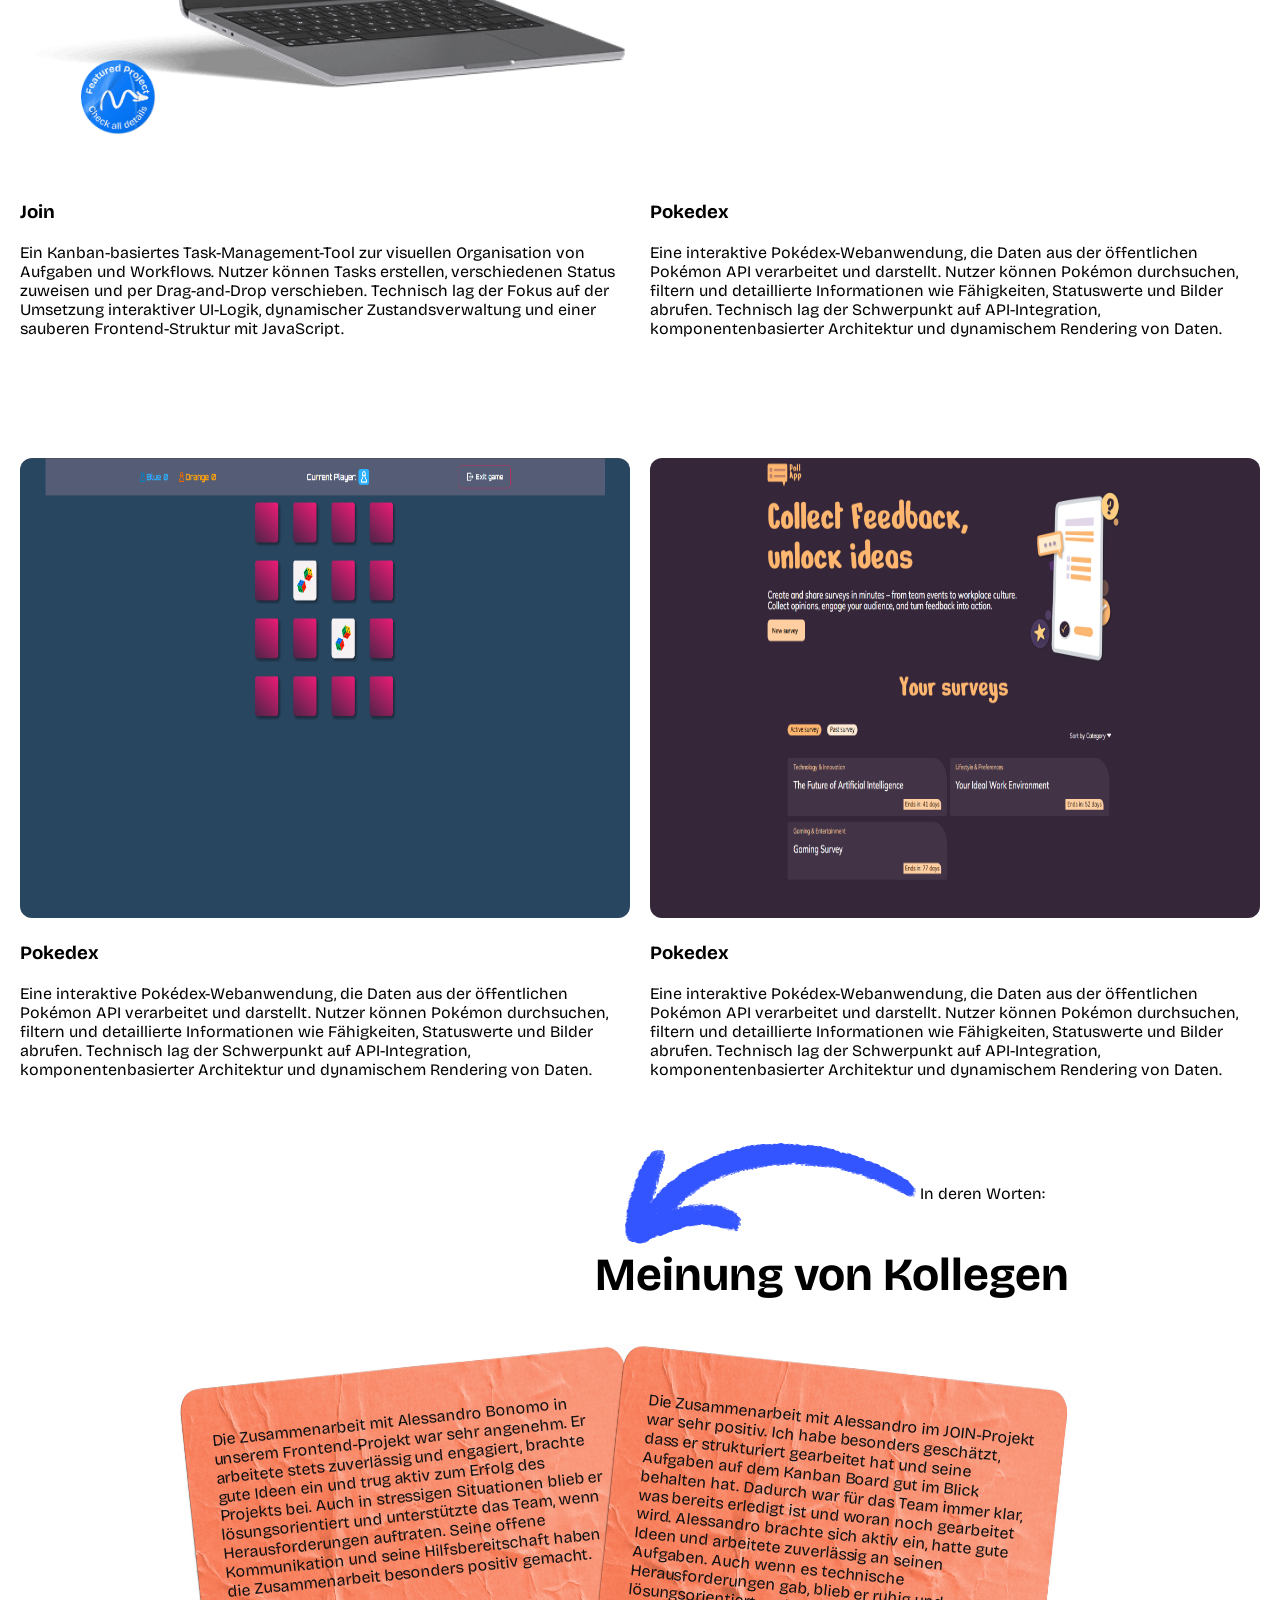
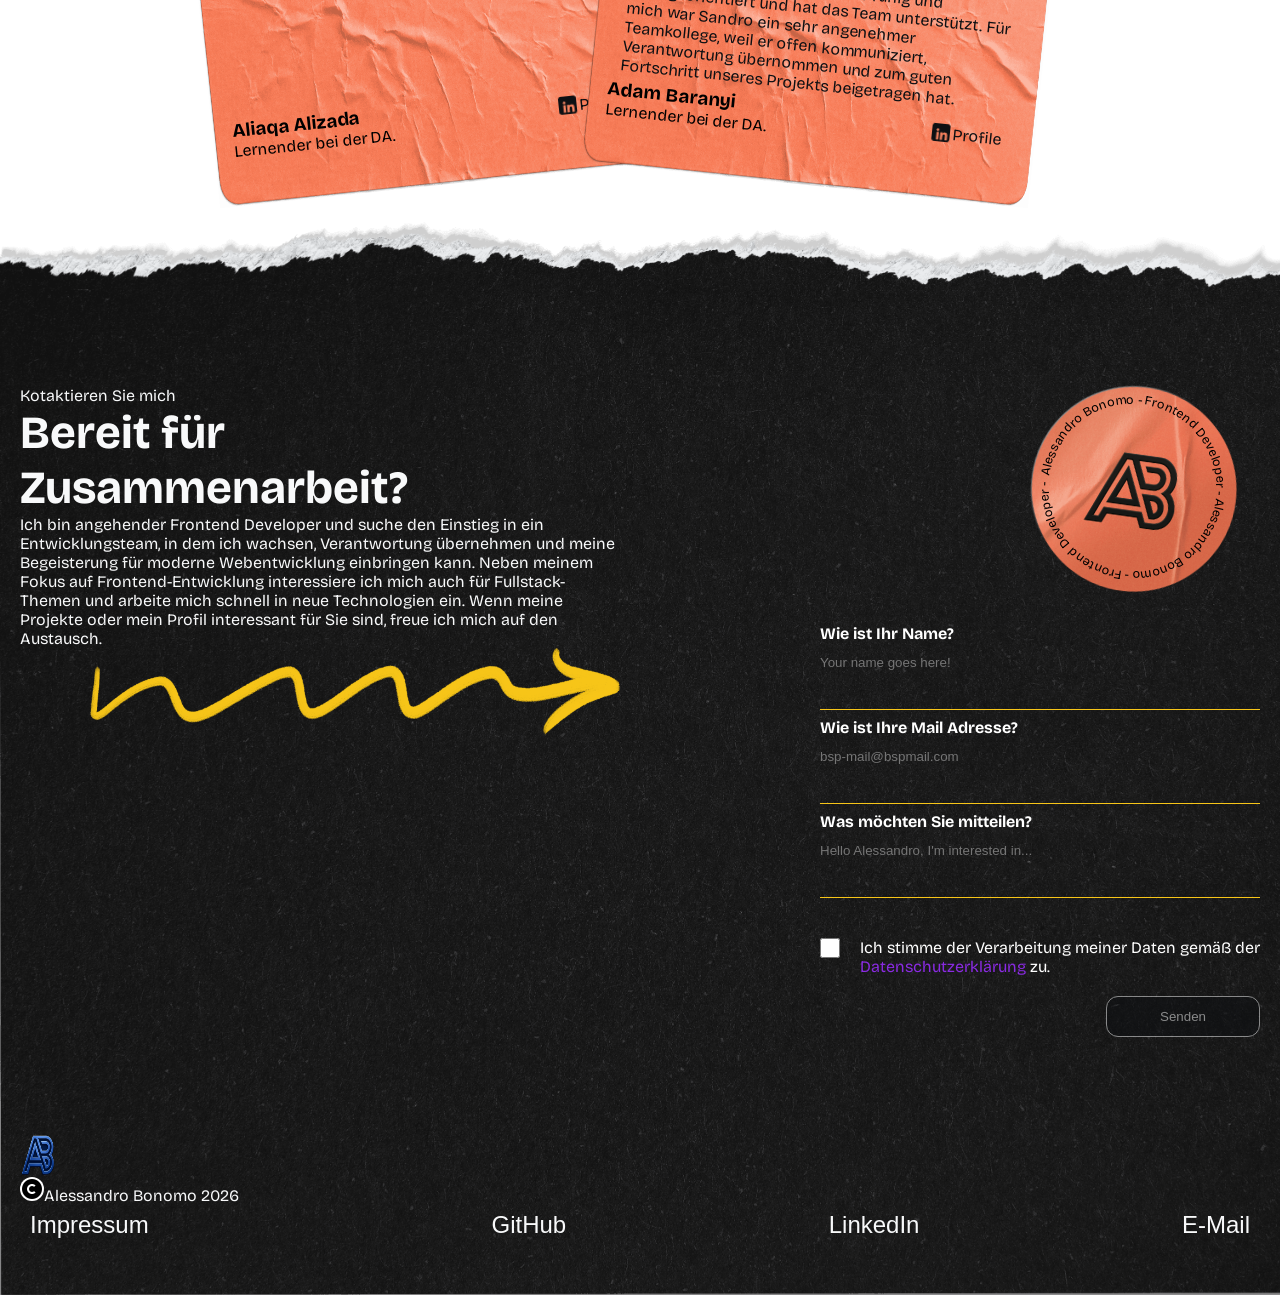
==== commit fc451008: "style: images for memory and poll app" ====
--- a/index.html
+++ b/index.html
@@ -440,7 +440,7 @@
             <div class="project-third-row">
                 <div class="fourth-project">
                     <div class="project-content">
-                        <img class="project-images" src="" alt="Memory Image">
+                        <img class="project-images" src="./assets/img/08_project_images/Memory.png" alt="Memory Image">
                         <button onclick="openThirdProject()" class="project-btn">Project Details</button>
                     </div>
                     <h3>Pokedex</h3>
@@ -457,7 +457,7 @@
 
                 <div class="fifth-project">
                     <div class="project-content">
-                        <img class="project-images" src="" alt="Poll-App image">
+                        <img class="project-images" src="./assets/img/08_project_images/Poll-app.png" alt="Poll-App image">
                         <button onclick="openThirdProject()" class="project-btn">Project Details</button>
                     </div>
                     <h3>Pokedex</h3>
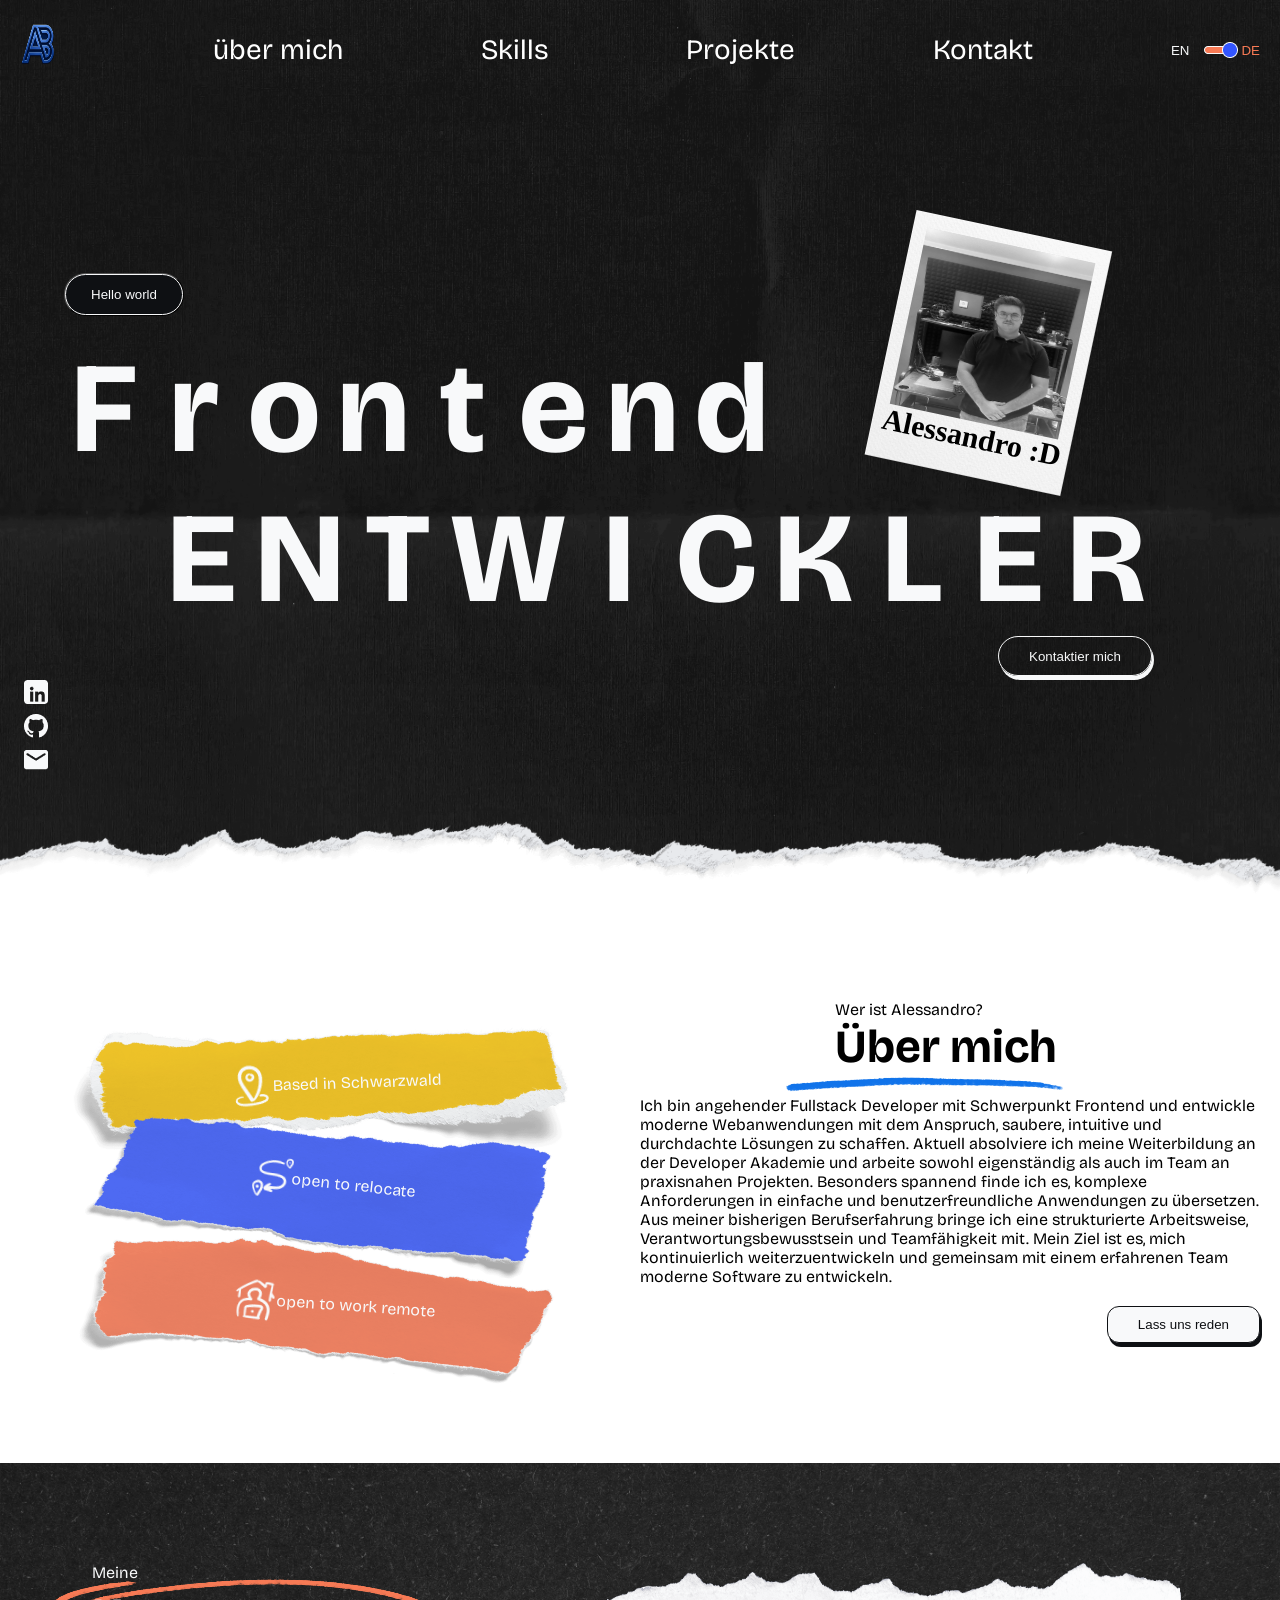
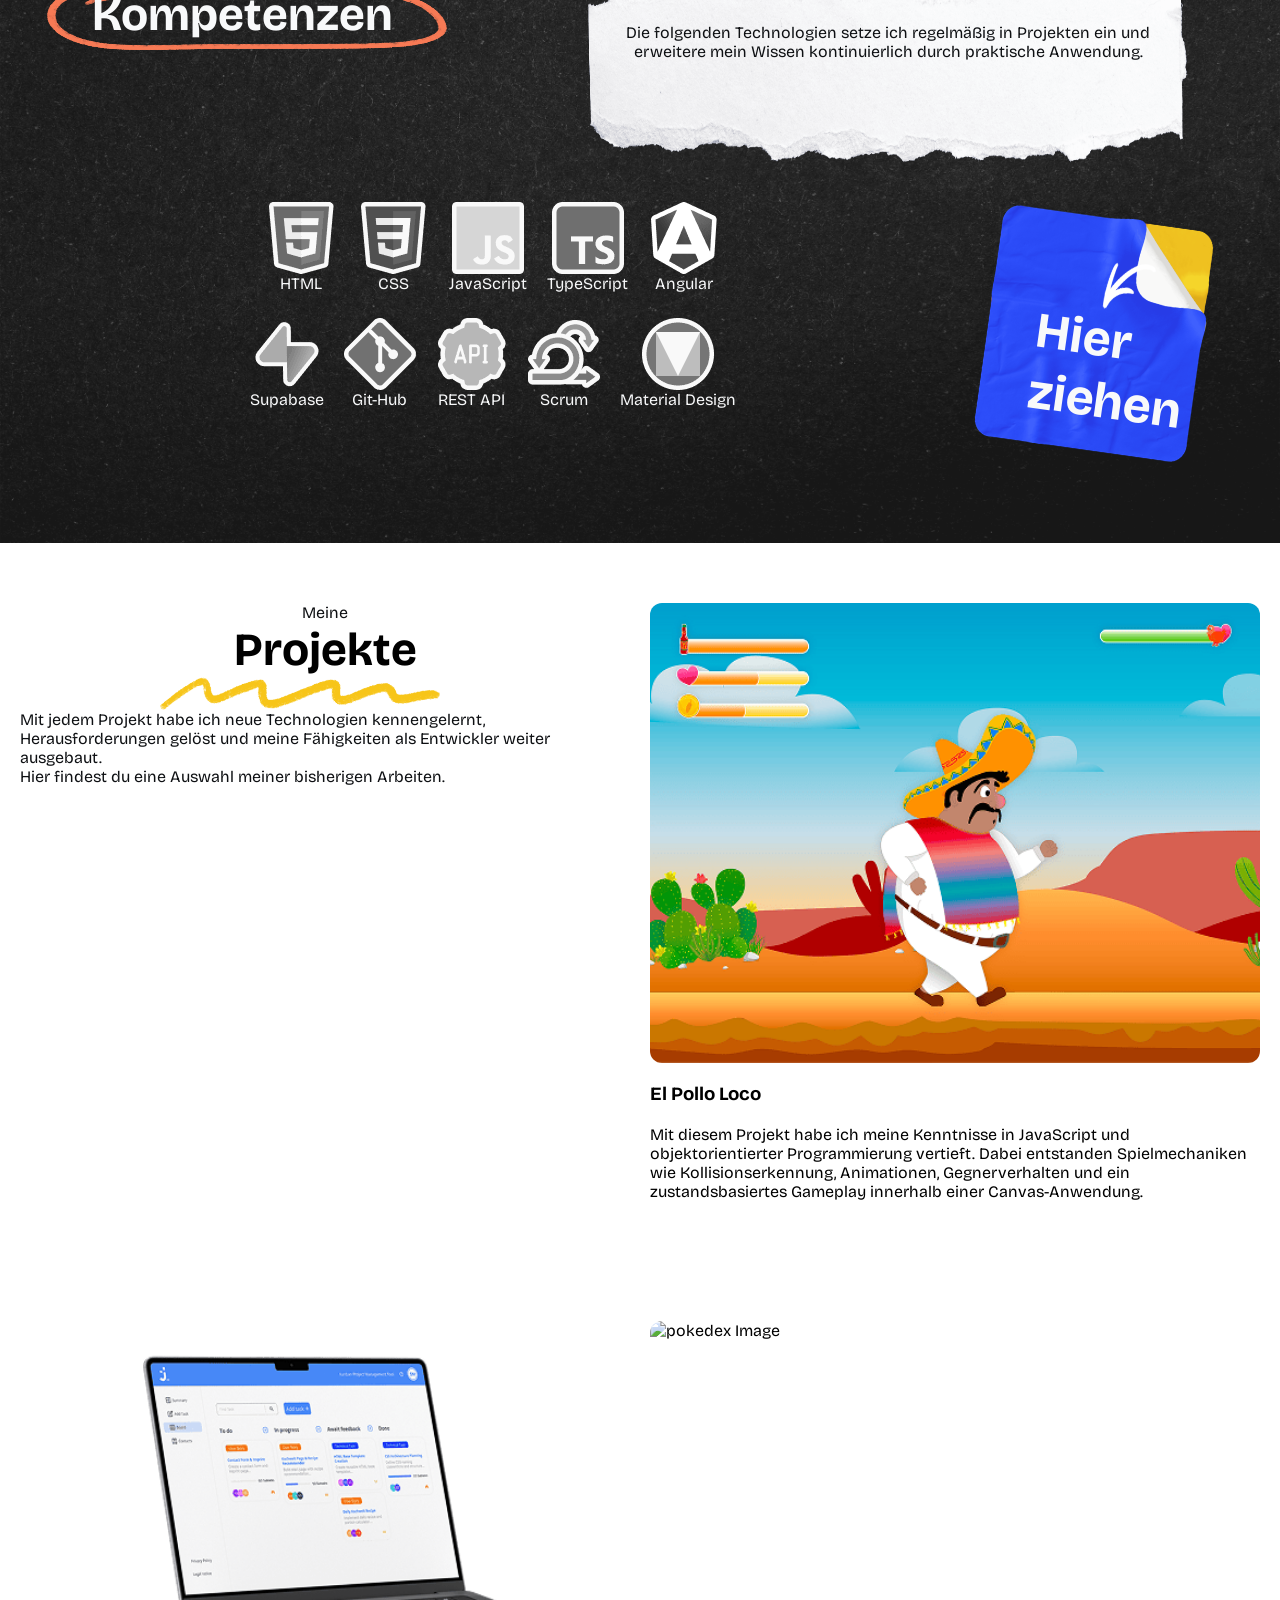
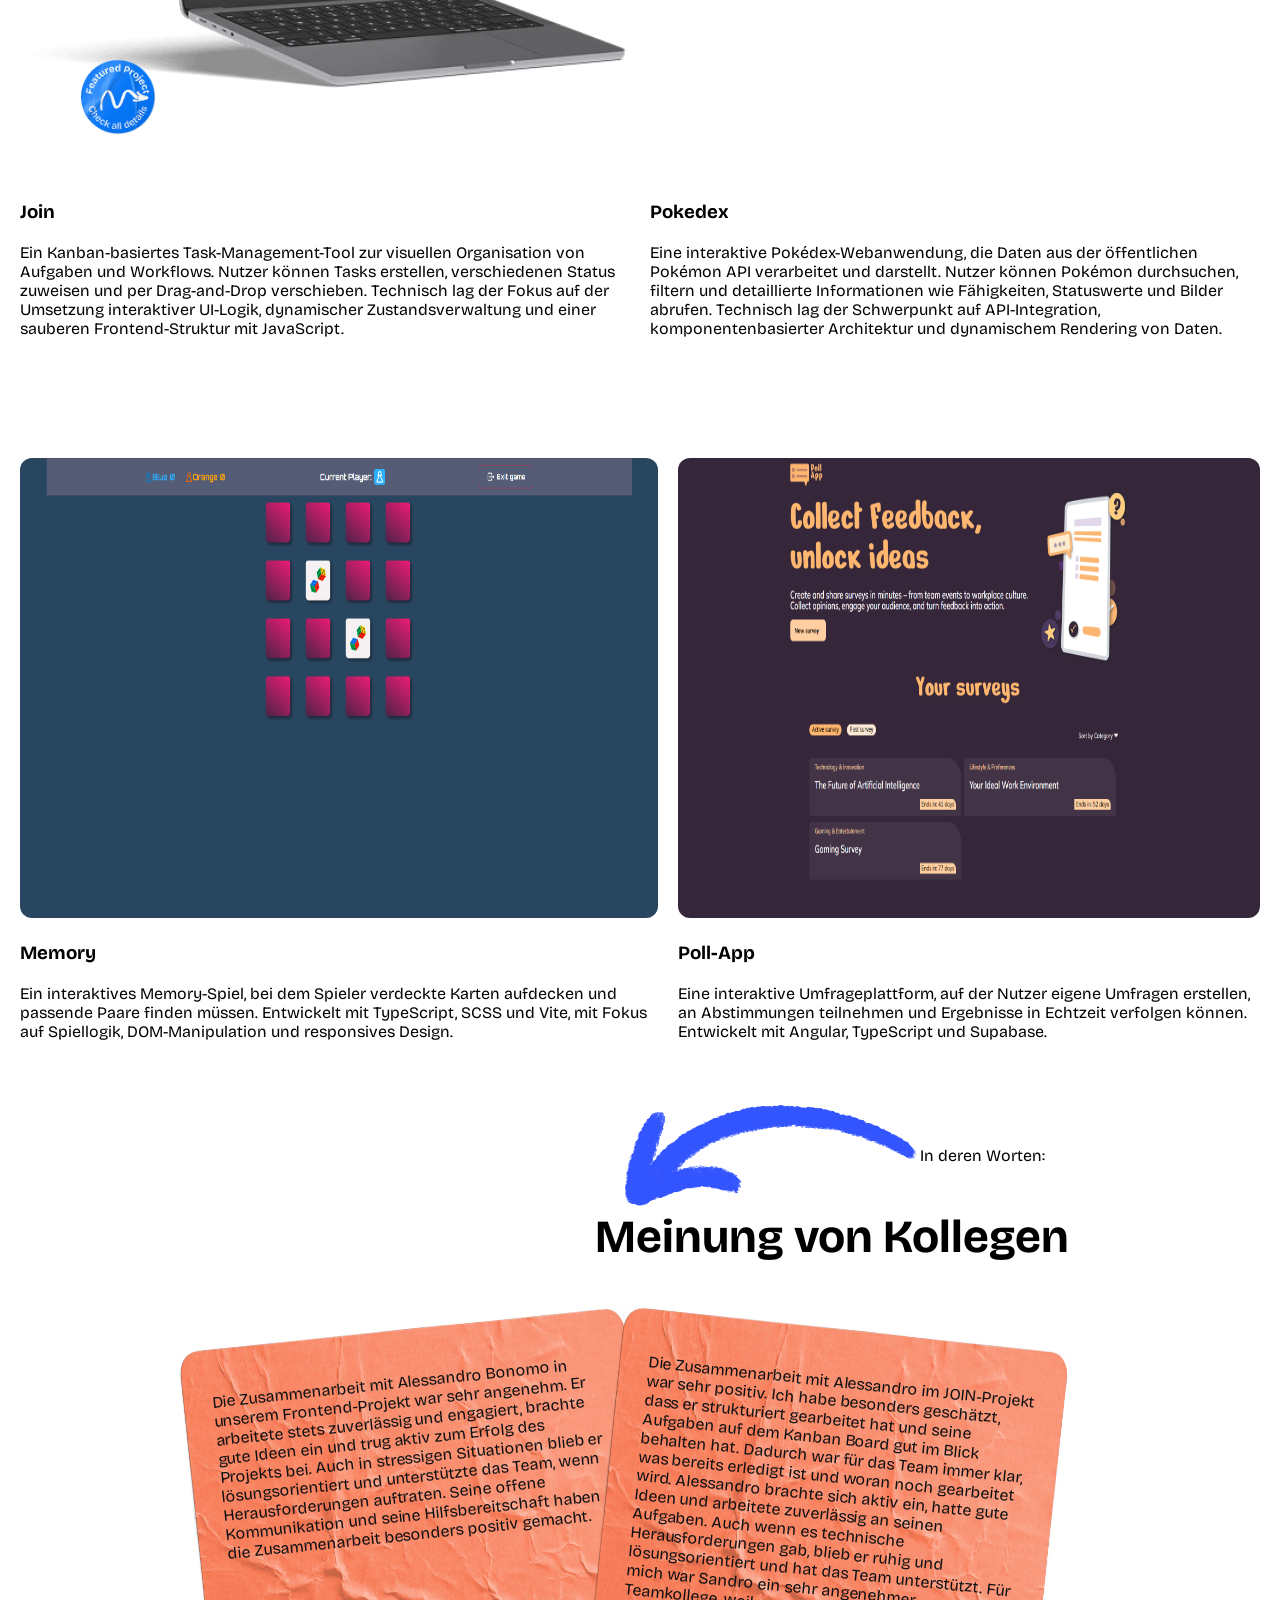
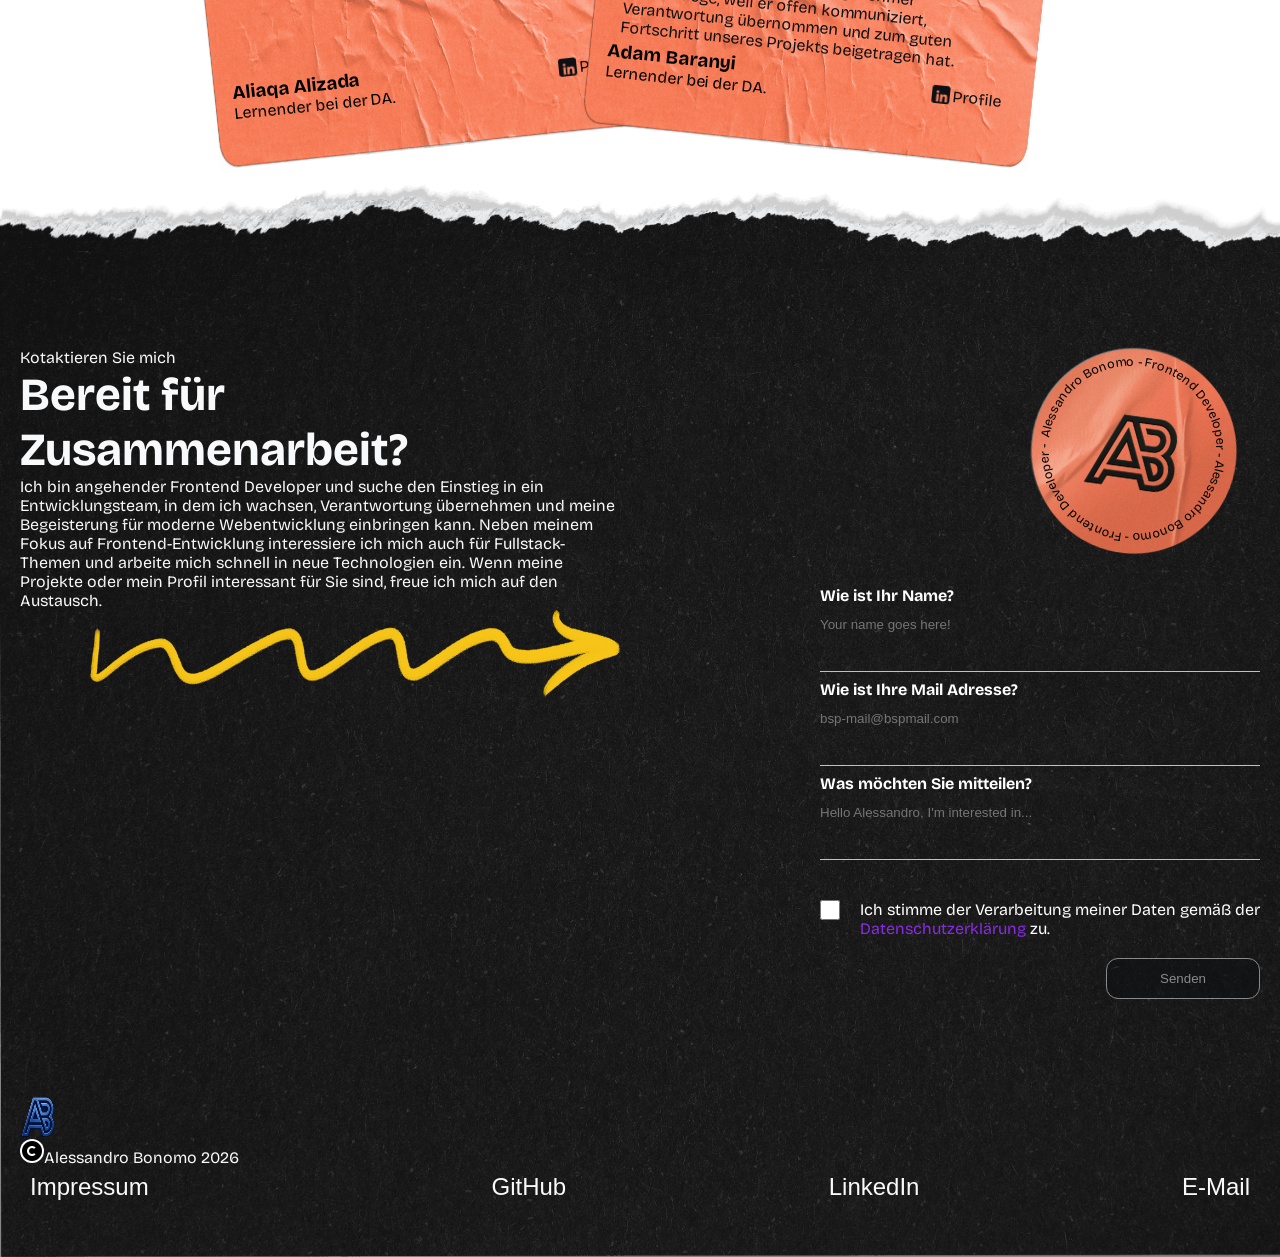
==== commit 23a78ecc: "feat: complete project section with project four and five. style: project description texts and proj" ====
--- a/index.html
+++ b/index.html
@@ -430,7 +430,7 @@
                     </p>
 
                     <p class="lang-en">
-                        An interactive Pokédex web application that processes and displays data from the public Pokémon API. Users can search for and filter Pokémon, and view detailed information such as abilities, stats and images. From a technical perspective, the focus was on API integration, component-based architecture and dynamic data rendering.
+                        An interactive polling platform where users can create surveys, vote on different topics, and explore results in real time. Built with Angular and Supabase.                    
                     </p>
 
                     <button onclick="openThirdProject()" class="mobile-project-btn">Project Details</button>
@@ -441,35 +441,35 @@
                 <div class="fourth-project">
                     <div class="project-content">
                         <img class="project-images" src="./assets/img/08_project_images/Memory.png" alt="Memory Image">
-                        <button onclick="openThirdProject()" class="project-btn">Project Details</button>
-                    </div>
-                    <h3>Pokedex</h3>
+                        <button onclick="openFourthProject()" class="project-btn">Project Details</button>
+                    </div>
+                    <h3>Memory</h3>
                     <p class="lang-de">
-                        Eine interaktive Pokédex-Webanwendung, die Daten aus der öffentlichen Pokémon API verarbeitet und darstellt. Nutzer können Pokémon durchsuchen, filtern und detaillierte Informationen wie Fähigkeiten, Statuswerte und Bilder abrufen. Technisch lag der Schwerpunkt auf API-Integration, komponentenbasierter Architektur und dynamischem Rendering von Daten.
-                    </p>
-
-                    <p class="lang-en">
-                        An interactive Pokédex web application that processes and displays data from the public Pokémon API. Users can search for and filter Pokémon, and view detailed information such as abilities, stats and images. From a technical perspective, the focus was on API integration, component-based architecture and dynamic data rendering.
-                    </p>
-
-                    <button onclick="openThirdProject()" class="mobile-project-btn">Project Details</button>
-                </div>
-
-                <div class="fifth-project">
+                        Ein interaktives Memory-Spiel, bei dem Spieler verdeckte Karten aufdecken und passende Paare finden müssen. Entwickelt mit TypeScript, SCSS und Vite, mit Fokus auf Spiellogik, DOM-Manipulation und responsives Design.                    
+                    </p>
+
+                    <p class="lang-en">
+                        An interactive memory card game where players flip cards and find matching pairs. Developed with TypeScript, SCSS, and Vite, focusing on game logic, DOM manipulation, and responsive design.                    
+                    </p>
+
+                    <button onclick="openFourthProject()" class="mobile-project-btn">Project Details</button>
+                </div>
+
+                <div class="fivth-project">
                     <div class="project-content">
                         <img class="project-images" src="./assets/img/08_project_images/Poll-app.png" alt="Poll-App image">
-                        <button onclick="openThirdProject()" class="project-btn">Project Details</button>
-                    </div>
-                    <h3>Pokedex</h3>
+                        <button onclick="openFivthProject()" class="project-btn">Project Details</button>
+                    </div>
+                    <h3>Poll-App</h3>
                     <p class="lang-de">
-                        Eine interaktive Pokédex-Webanwendung, die Daten aus der öffentlichen Pokémon API verarbeitet und darstellt. Nutzer können Pokémon durchsuchen, filtern und detaillierte Informationen wie Fähigkeiten, Statuswerte und Bilder abrufen. Technisch lag der Schwerpunkt auf API-Integration, komponentenbasierter Architektur und dynamischem Rendering von Daten.
-                    </p>
-
-                    <p class="lang-en">
-                        An interactive Pokédex web application that processes and displays data from the public Pokémon API. Users can search for and filter Pokémon, and view detailed information such as abilities, stats and images. From a technical perspective, the focus was on API integration, component-based architecture and dynamic data rendering.
-                    </p>
-
-                    <button onclick="openThirdProject()" class="mobile-project-btn">Project Details</button>
+                        Eine interaktive Umfrageplattform, auf der Nutzer eigene Umfragen erstellen, an Abstimmungen teilnehmen und Ergebnisse in Echtzeit verfolgen können. Entwickelt mit Angular, TypeScript und Supabase.                    
+                    </p>
+
+                    <p class="lang-en">
+                        An interactive polling platform where users can create surveys, participate in polls, and explore voting results in real time. Built with Angular, TypeScript, and Supabase.                    
+                    </p>
+
+                    <button onclick="openFivthProject()" class="mobile-project-btn">Project Details</button>
                 </div>
             </div>
         </div>
--- a/css/project-section-helper.css
+++ b/css/project-section-helper.css
@@ -182,12 +182,12 @@
 
 
 @media (max-width: 950px) {
-    .project-firstRow, .project-secondRow {
+    .project-firstRow, .project-secondRow, .project-third-row {
         flex-direction: column;
         height: auto;
     }
 
-    .first-project, .second-project, .third-project, .info-container {
+    .first-project, .second-project, .third-project, .fourth-project, .fivth-project .info-container {
         width: 100% !important;
     }
 
@@ -199,4 +199,5 @@
         display: flex;
     }
     
+
 }
--- a/css/media-querrys.css
+++ b/css/media-querrys.css
@@ -64,17 +64,12 @@
         align-items: center;
     }
 
-    .first-project {
-        align-items: center;
-    }
-
-    .second-project {
-        align-items: center;
-    }
-
-    .third-project{
-        align-items: center;
-    }
+    .first-project, .second-project, .third-project, .fourth-project, .fivth-project {
+                display: flex;
+                flex-direction: column;
+                align-items: center;
+    }
+
 
     .project-secondRow {
         display: flex;
@@ -82,6 +77,12 @@
         align-items: center;
     }
     
+    .project-third-row {
+        display: flex;
+        flex-direction: column !important;
+        align-items: center;
+    }
+
     .contact-context {
         display: flex;
         flex-direction: column !important;
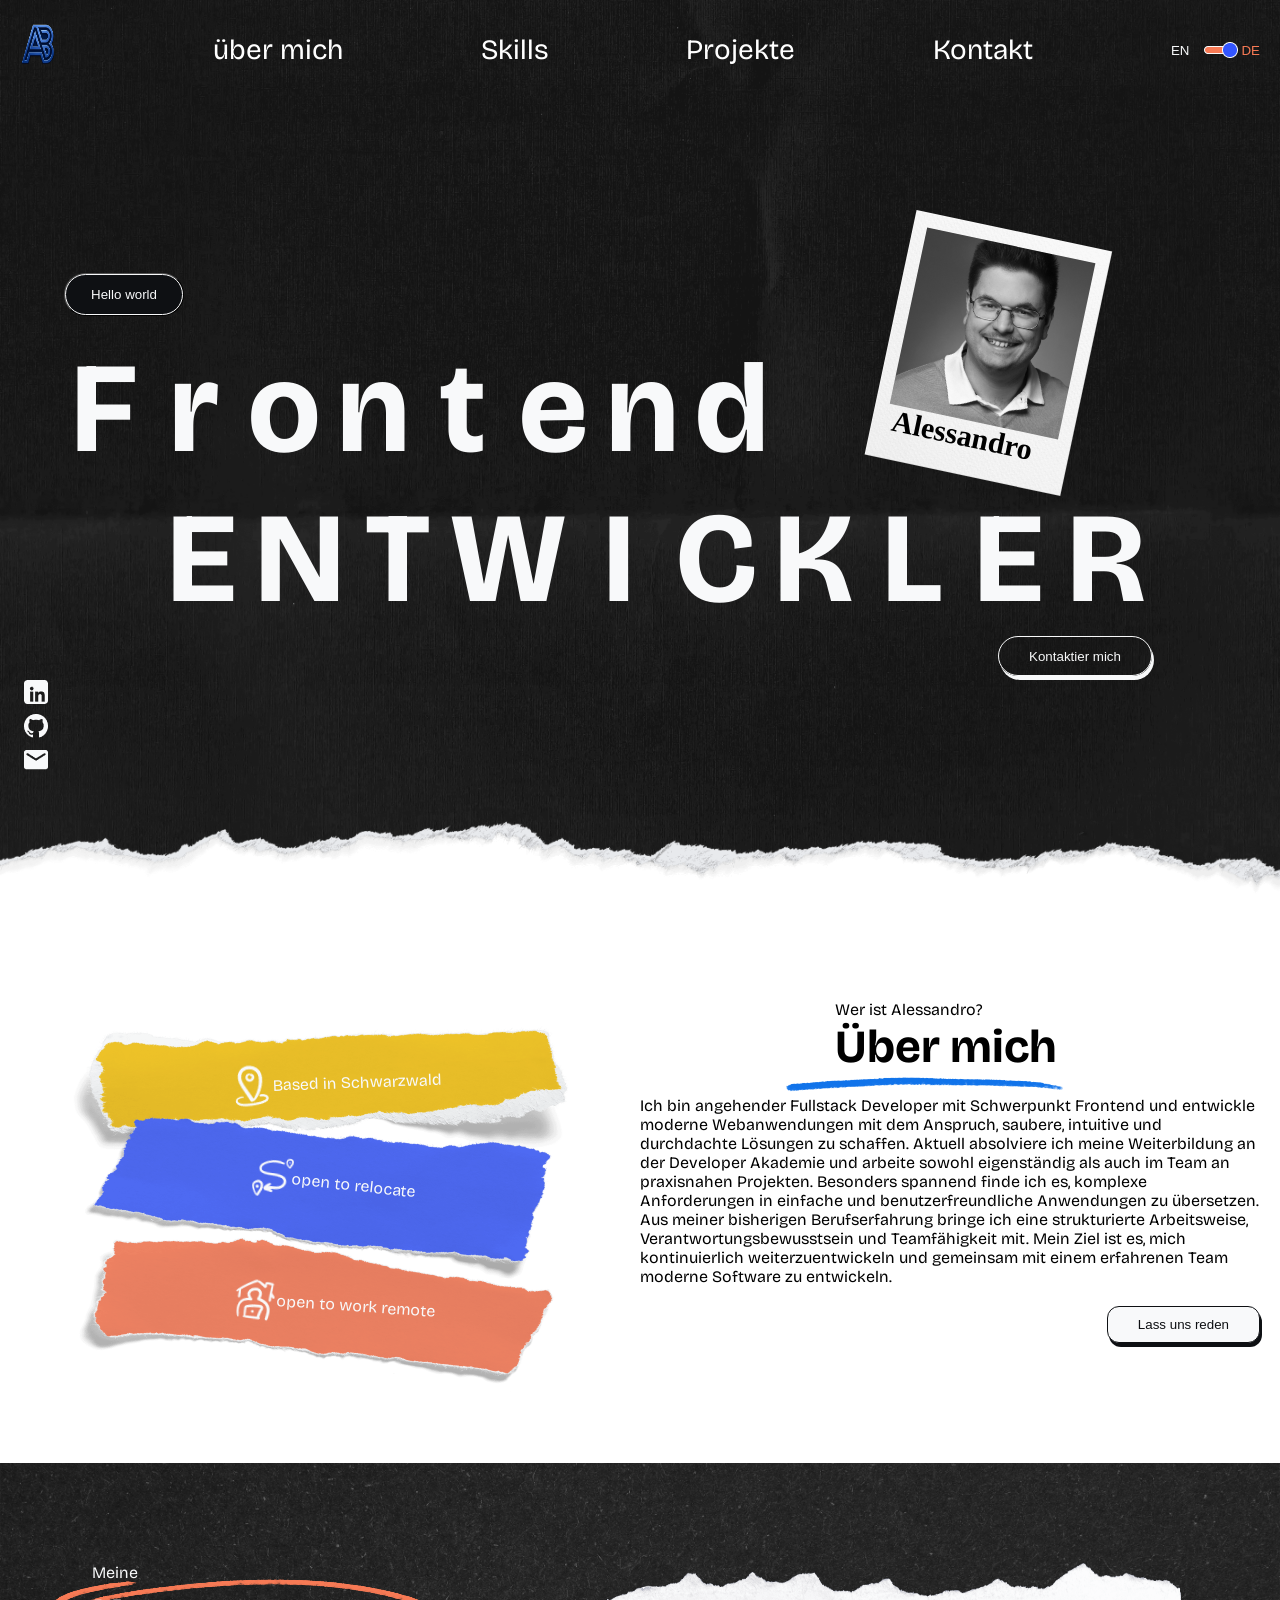
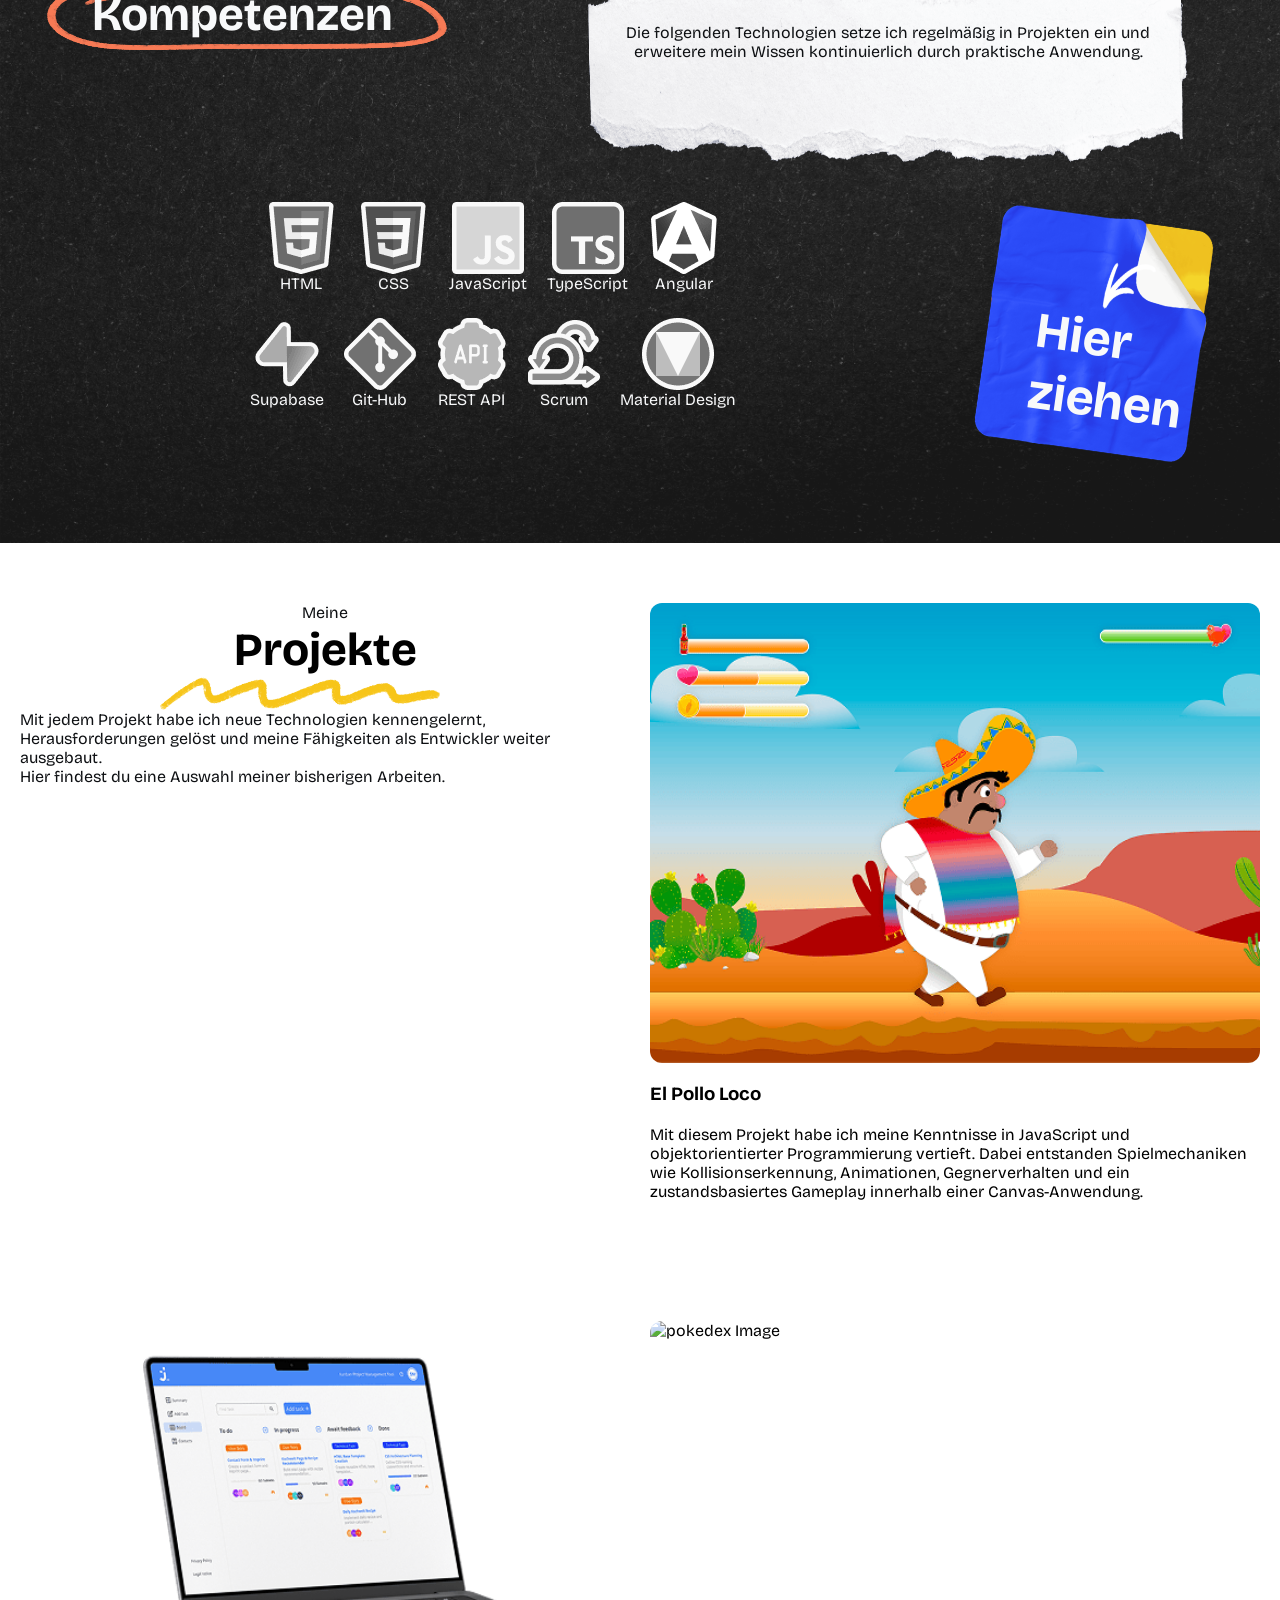
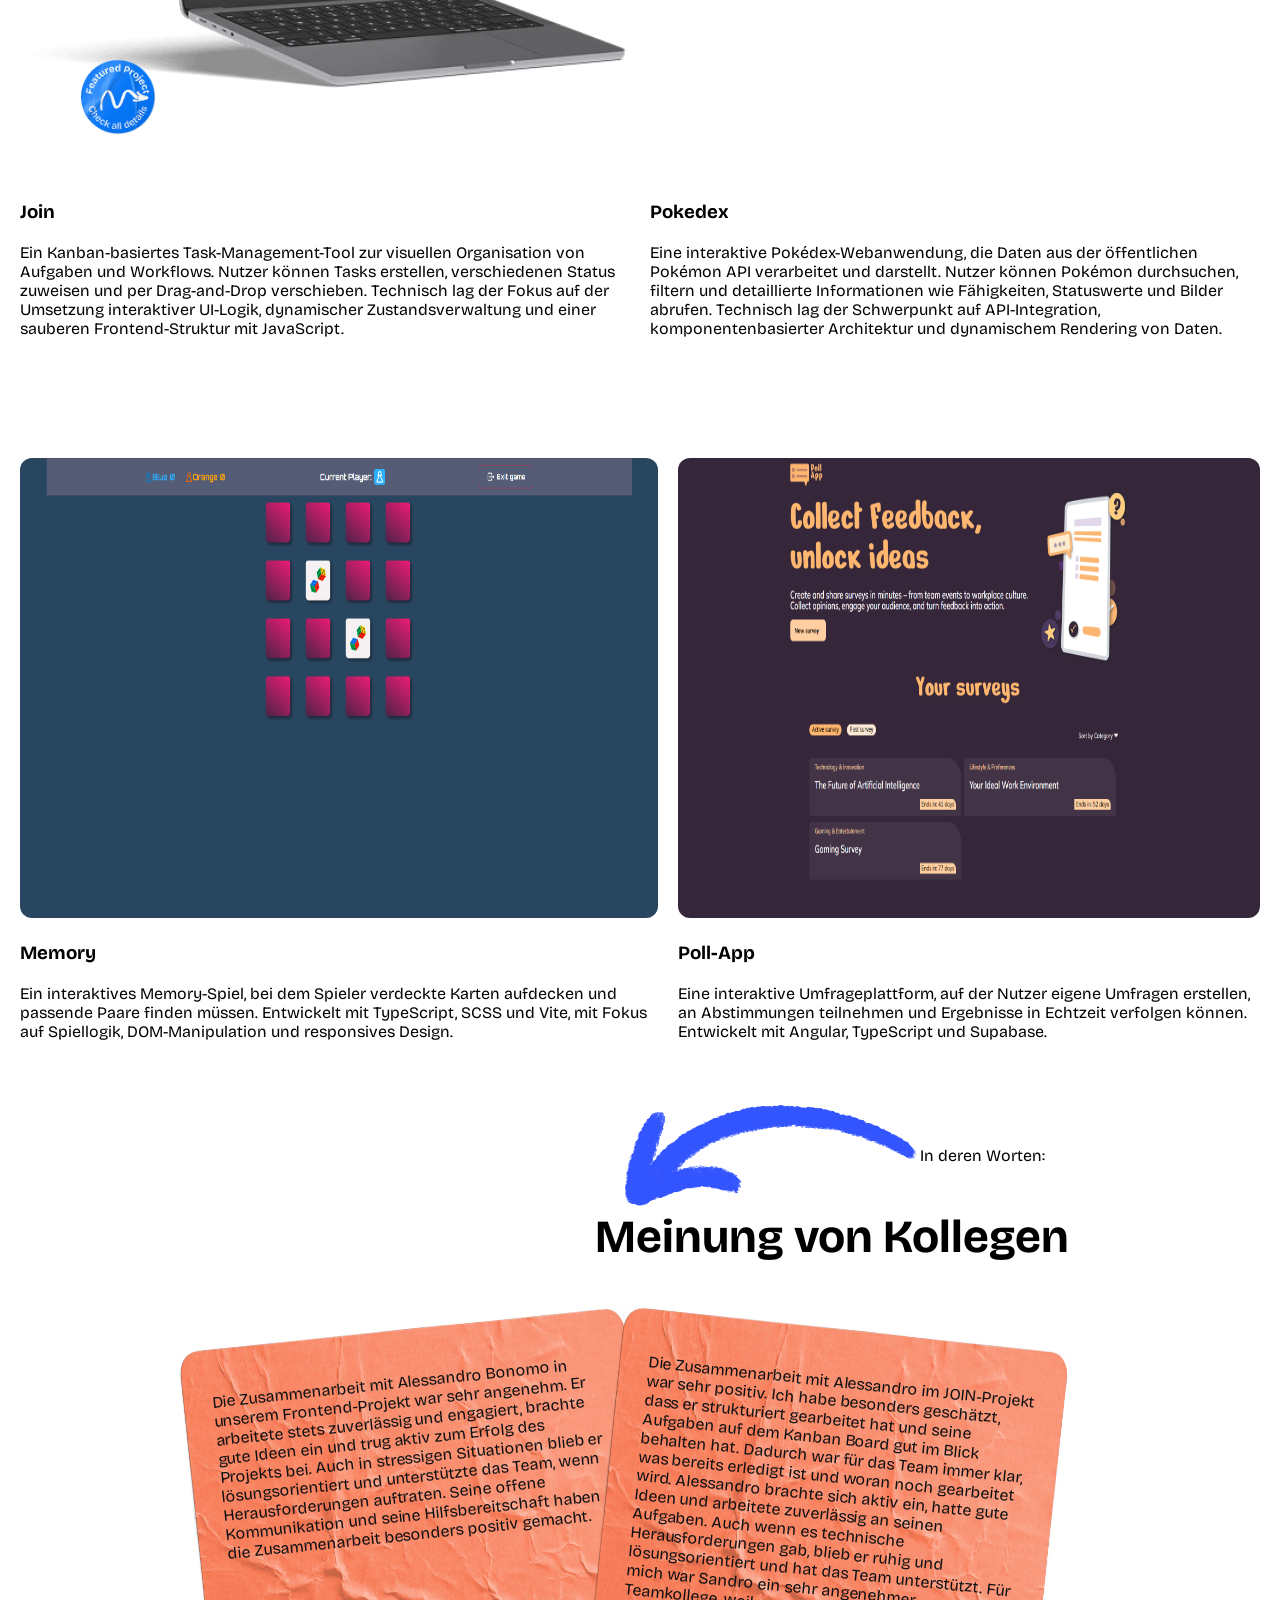
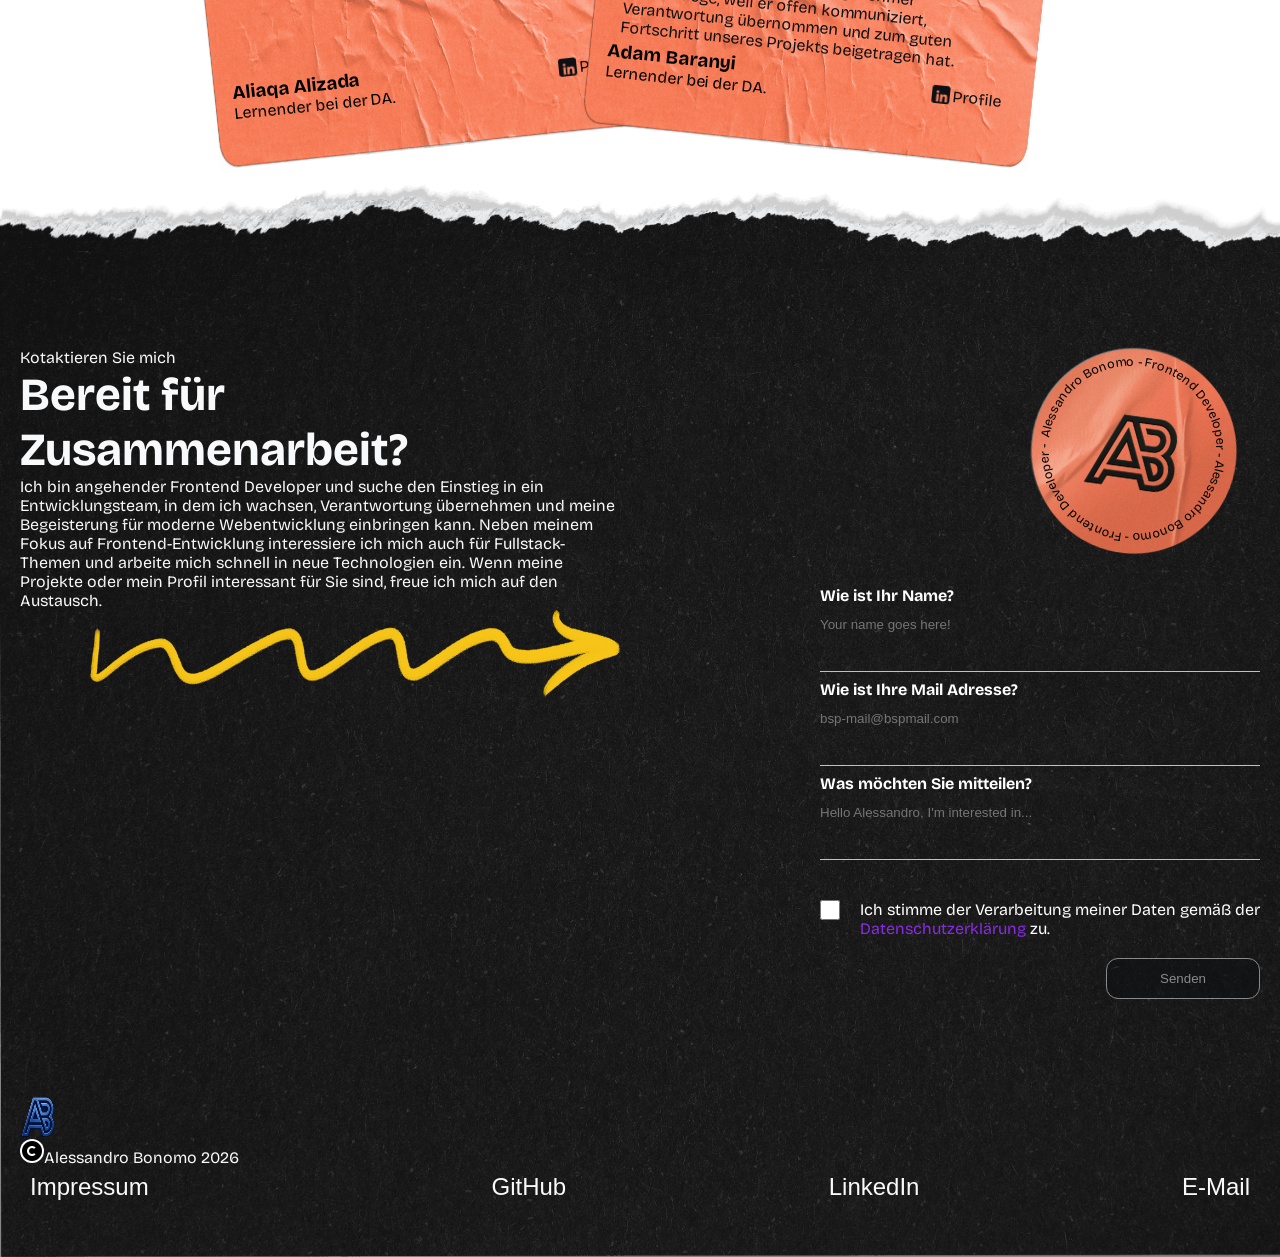
==== commit 5c62307d: "style: new profile image," ====
--- a/index.html
+++ b/index.html
@@ -159,8 +159,8 @@
                         </div>
                         <div class="polaroid-container">
                             <img class="polaroid-frame" src="./assets/img/03_Stickers/Polaroid Frame.png" alt="polaroid-img">
-                            <img class="polaroid-image" id="profileImage" src="./assets/img/portfolio-profile-image.jpg" alt="Personal-Image">
-                            <h2 class="kalma-font">Alessandro :D</h2>
+                            <img class="polaroid-image" id="profileImage" src="./assets/img/profile-image.jpg" alt="Personal-Image">
+                            <h2 class="kalma-font m-l-10">Alessandro</h2>
                         </div>
                     
                     </div>
@@ -178,8 +178,8 @@
                 </div>
                 <div class="mobile-polaroid-container">
                     <img class="mobile-polaroid-frame" src="./assets/img/03_Stickers/Polaroid Frame.png" alt="polaroid-img">
-                    <img class="mobile-polaroid-image" src="./assets/img/portfolio-profile-image.jpg" alt="Personal-Image">
-                    <h2 class="mobile-kalma-font">Alessandro :D</h2>
+                    <img class="mobile-polaroid-image" src="./assets/img/profile-image.jpg" alt="Personal-Image">
+                    <h2 class="mobile-kalma-font m-l-10">Alessandro</h2>
                 </div>
                 
 
@@ -430,7 +430,7 @@
                     </p>
 
                     <p class="lang-en">
-                        An interactive polling platform where users can create surveys, vote on different topics, and explore results in real time. Built with Angular and Supabase.                    
+                        An interactive Pokédex web application that processes and displays data from the public Pokémon API. Users can search for and filter Pokémon, and view detailed information such as abilities, stats and images. From a technical perspective, the focus was on API integration, component-based architecture and dynamic data rendering.
                     </p>
 
                     <button onclick="openThirdProject()" class="mobile-project-btn">Project Details</button>
@@ -501,7 +501,7 @@
                             <p class="lang-en">Student DA.</p>
                             <p class="lang-de">Lernender bei der DA.</p>
                         </div>
-                        <a target="_blank" href="https://www.linkedin.com/feed/" class="profile-link"><img class="footerImage" src="./assets/img/03_Stickers/02_Testimonials/linkedIN-Icon-black.png" alt="linkedIN icon">Profile</a>
+                        <a target="_blank" href="https://www.linkedin.com/in/aliaqa-alizada-57297b39a/" class="profile-link"><img class="footerImage" src="./assets/img/03_Stickers/02_Testimonials/linkedIN-Icon-black.png" alt="linkedIN icon">Profile</a>
                     </div>
                 </div>
                 
@@ -530,7 +530,7 @@
                             <p class="lang-en">Student DA.</p>
                             <p class="lang-de">Lernender bei der DA.</p>
                         </div>
-                        <a target="_blank" href="https://www.linkedin.com/feed/" class="profile-link"><img class="footerImage" src="./assets/img/03_Stickers/02_Testimonials/linkedIN-Icon-black.png" alt="linkedIN icon">Profile</a>
+                        <a target="_blank" href="https://www.linkedin.com/in/adam-baranyi123/" class="profile-link"><img class="footerImage" src="./assets/img/03_Stickers/02_Testimonials/linkedIN-Icon-black.png" alt="linkedIN icon">Profile</a>
                     </div>
                 </div>
             </div>
--- a/style.css
+++ b/style.css
@@ -39,4 +39,14 @@
 
 .mL-20px {
     margin-left: -20px;
+}
+
+.m-l-10 {
+    margin-left: 20px !important;
+}
+
+@media (max-width: 950px) {
+    .m-l-10 {
+    margin-left: 8px !important;
+}
 }
--- a/css/header-helper.css
+++ b/css/header-helper.css
@@ -95,8 +95,10 @@
     height: 75px;
 }
 
-.logoAB:hover {
-    content: url('/assets/img/AB_Logo-yellow.png');
+.logoAB {
+  &:hover {
+    content: url('../assets/img/AB_Logo-yellow.png');
+  }
 }
 
 .language-container {
--- a/css/project-section-helper.css
+++ b/css/project-section-helper.css
@@ -180,6 +180,12 @@
     filter: brightness(0.6);
 }
 
+@media (max-width: 1150px) {
+    .project-images {
+        max-width: 461px;
+    }
+}
+
 
 @media (max-width: 950px) {
     .project-firstRow, .project-secondRow, .project-third-row {
--- a/css/media-querrys.css
+++ b/css/media-querrys.css
@@ -54,9 +54,6 @@
         gap: 10px;
     }
 
-    .project-images {
-        width: 100%;
-    }
 
     .project-firstRow {
         display: flex;
